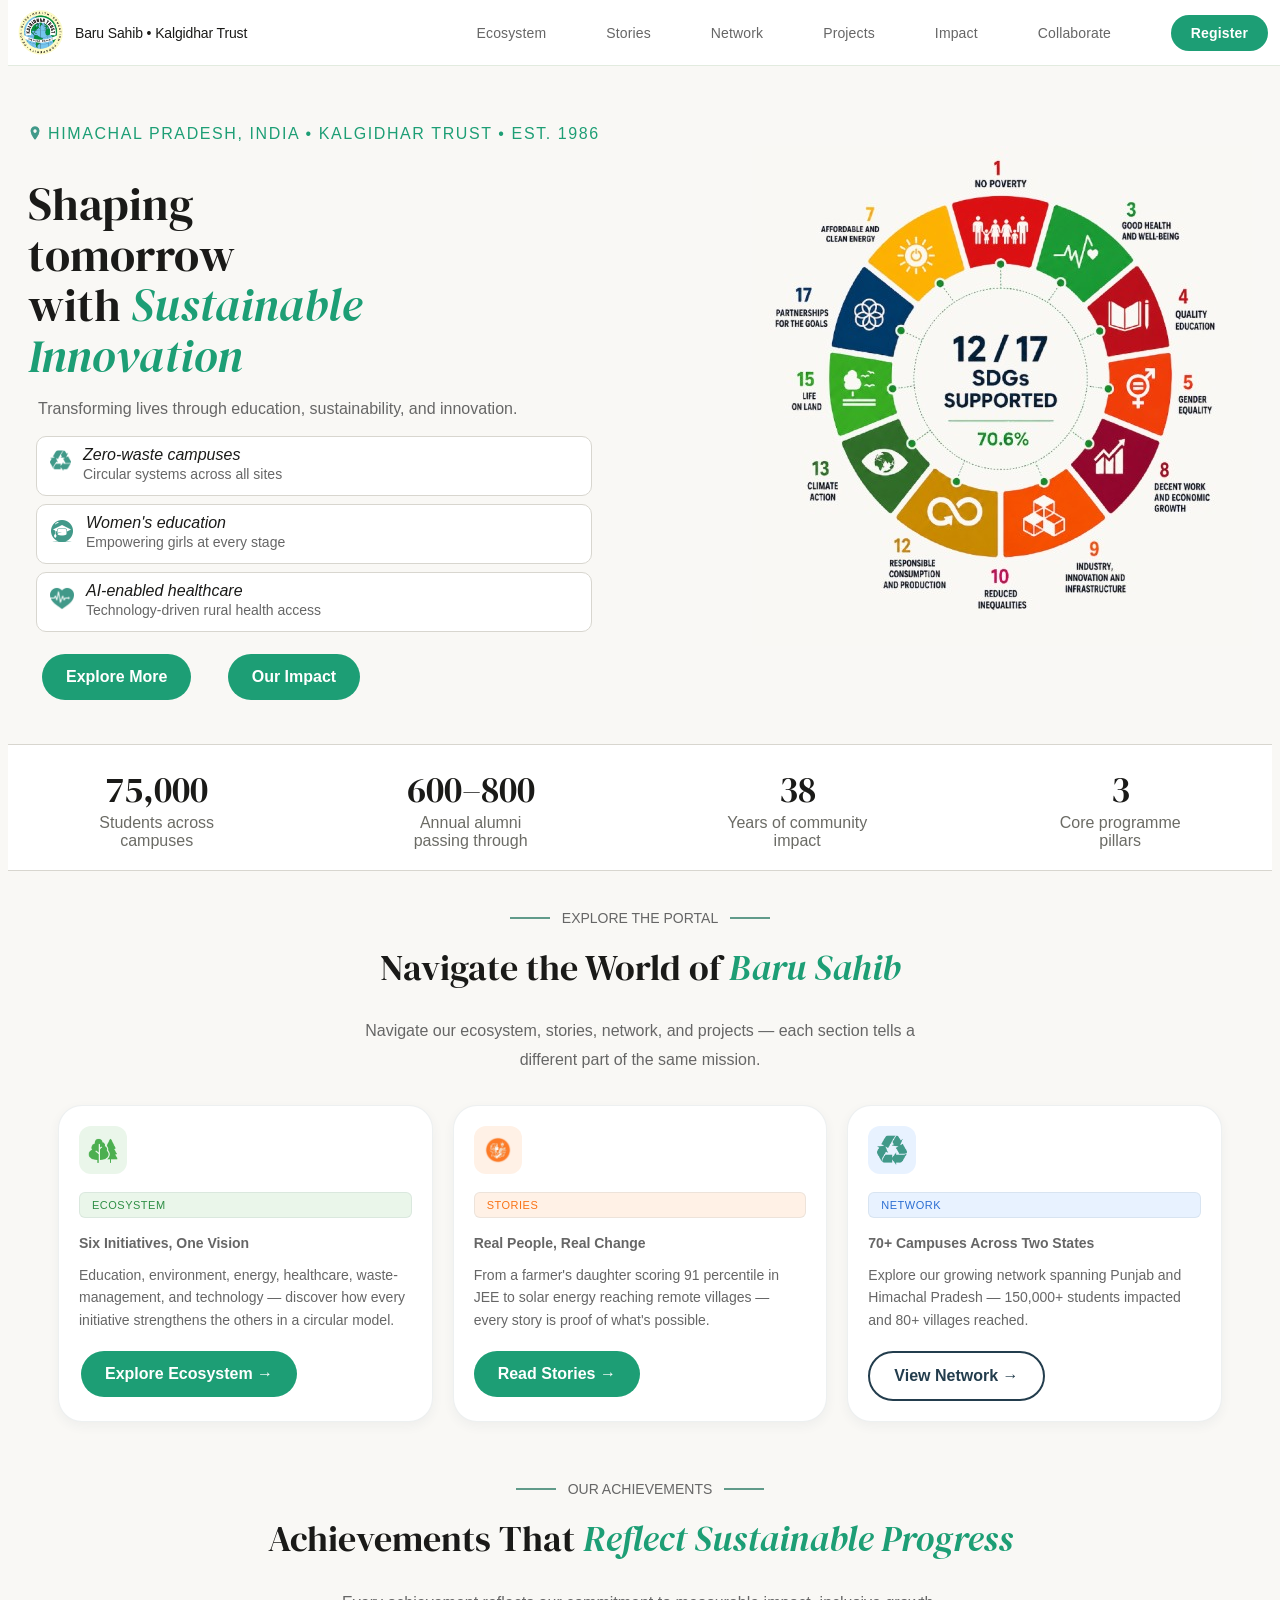
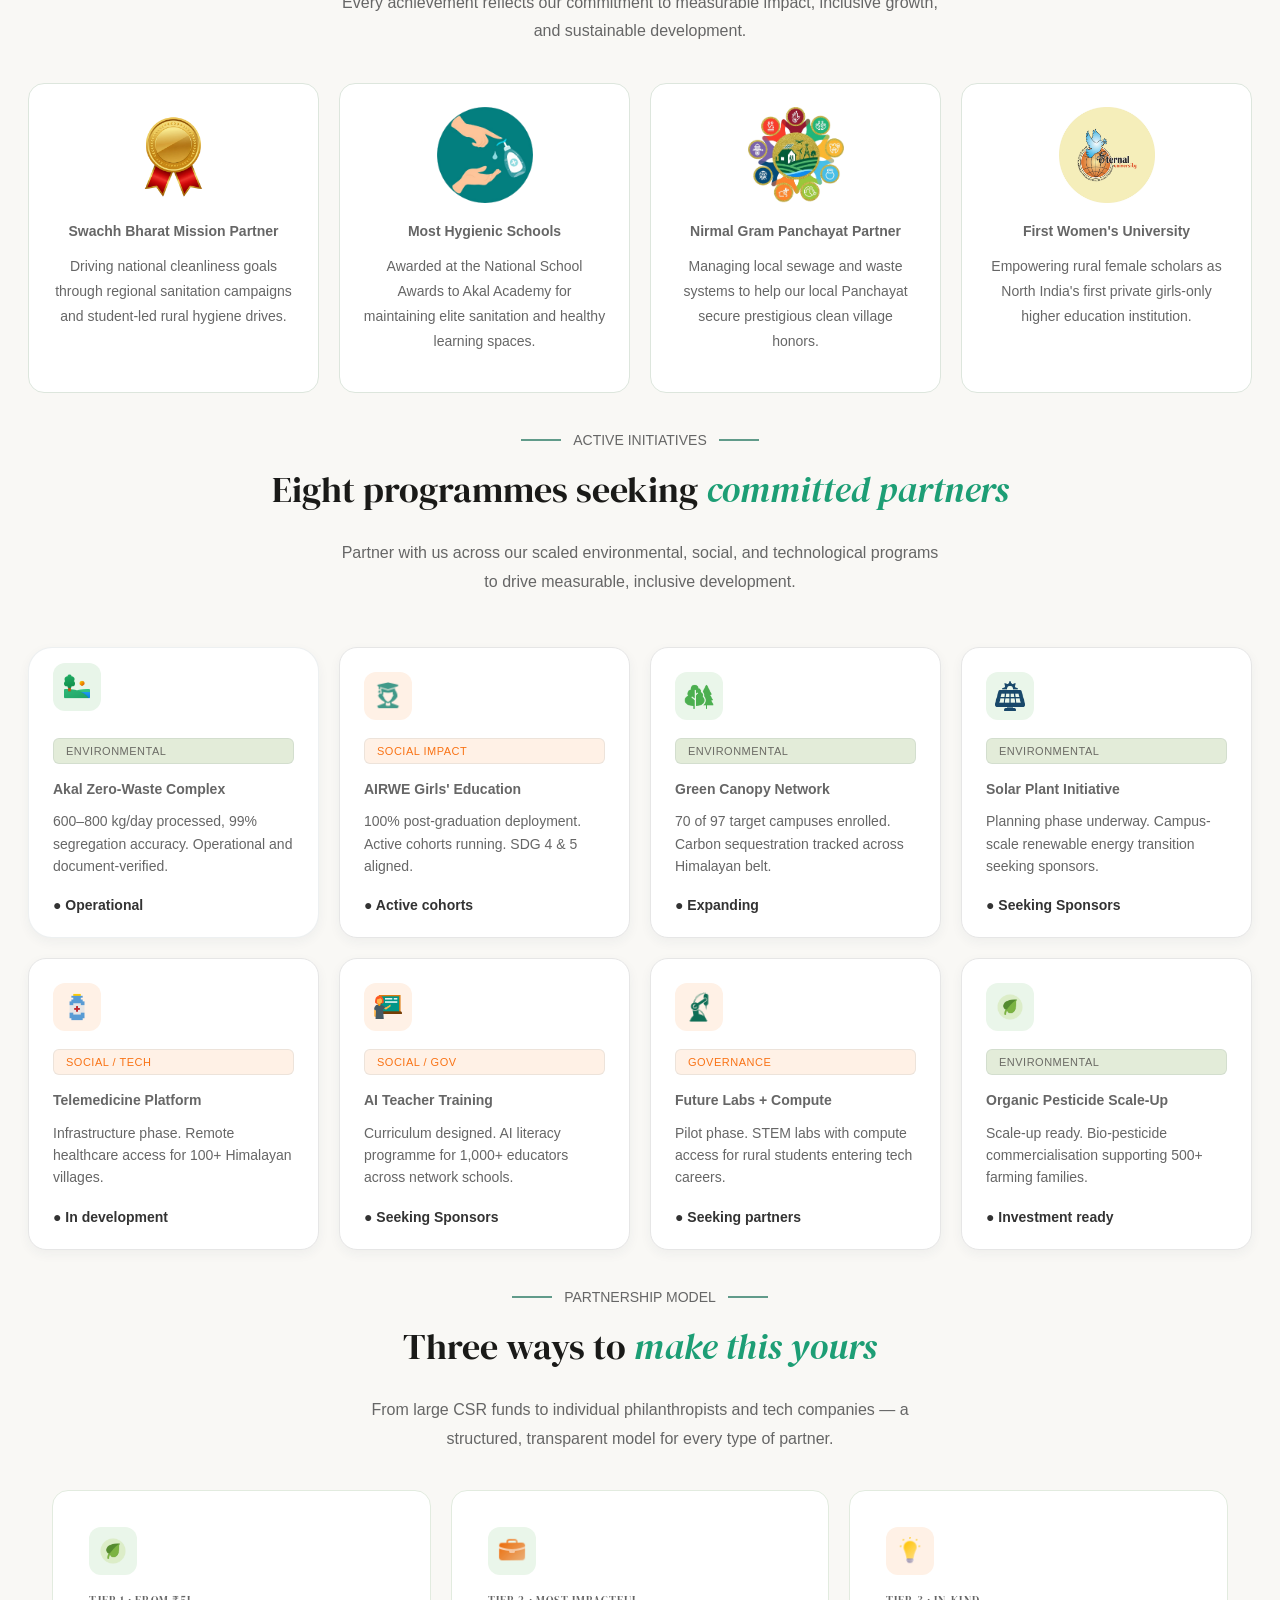
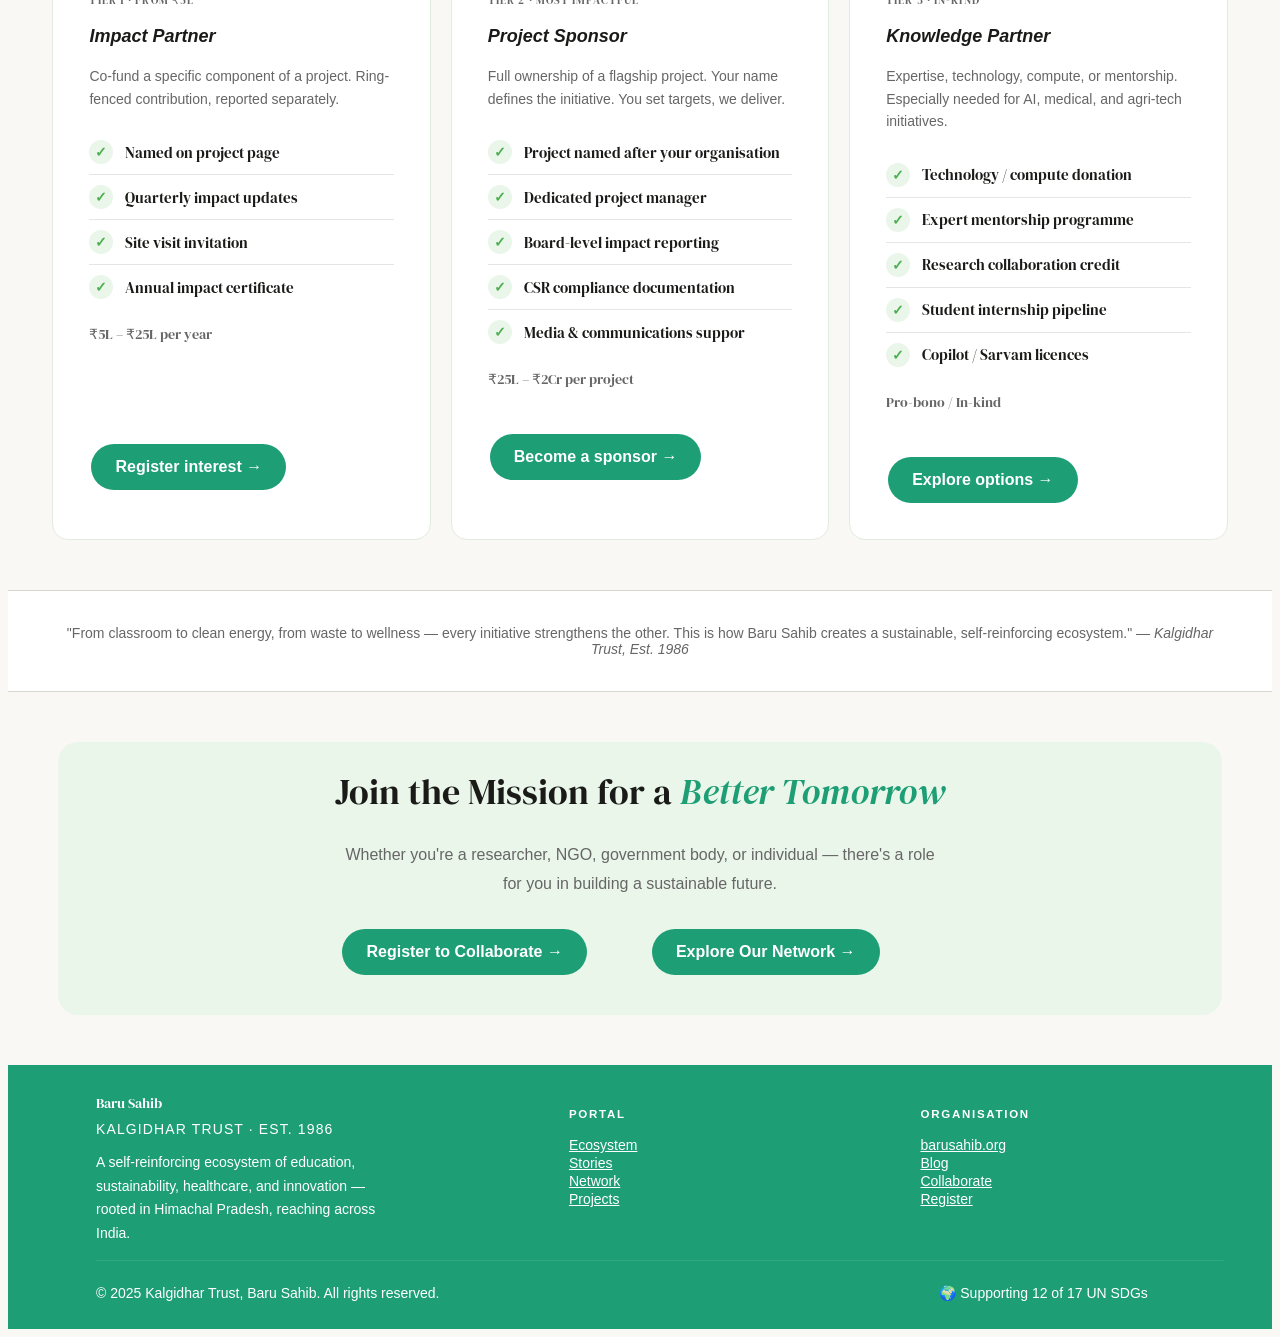
==== index.html @ de6f257b "Complete Projects page and initiate ESG Impact page" ====
<!DOCTYPE html>
<html lang="en">

<head>
    <meta charset="UTF-8">
    <meta name="viewport" content="width=device-width, initial-scale=1.0">
    <!-- 'DM Serif Display', serif -->
    <link rel="preconnect" href="https://fonts.googleapis.com">
    <link rel="preconnect" href="https://fonts.gstatic.com" crossorigin>
    <link href="https://fonts.googleapis.com/css2?family=DM+Serif+Display:ital@0;1&display=swap" rel="stylesheet">
    <title>Baru Sahib</title>
    <link rel="icon" type="image/png" href="./images/logo.png">
    <link rel="stylesheet" href="homepage.css">
    <!-- <link rel="stylesheet" href="./ecosystem/ecosystem.css"> -->
    <link href="https://unpkg.com/aos@2.3.1/dist/aos.css" rel="stylesheet">
</head>

<body>
    <header>
        <nav>
            <div class="logo">
                <img src="./images/logo.png" alt="Baru Sahib Logo">
                <h3>Baru Sahib • Kalgidhar Trust</h3>
            </div>
            <ul class="nav-links">
                <li><a href="./ecosystem/ecosystem.html" target="_blank">Ecosystem</a></li>
                <li><a href="./stories/stories.html">Stories</a></li>
                <li><a href="./Network/network.html">Network</a></li>
                <li><a href="./Projects/projects.html">Projects</a></li>
                <li><a href="#"> Impact</a></li>
                <li><a href="#">Collaborate</a></li>
                <li><a href="#" class="btn-register">Register</a></li>
            </ul>

            <div class="menu-btn">
                ☰
            </div>

        </nav>
        </div>
    </header>
    <!-- main section -->
    <main>
        <section class="hero">
            <div class="container hero-container">
                <div class="hero-left">
                    <div class="map">
                        <img class="mapImage" src="./images/map.png" alt="Map">
                        <h6 class="address"> Himachal Pradesh, India • Kalgidhar Trust • Est. 1986 </h6>
                    </div>

                    <div class="valley">
                        <h1 class="text">
                            Shaping<br>
                            tomorrow<br>
                            with <span>Sustainable</span><br>
                            <span>Innovation</span>
                        </h1>
                    </div>
                    <div class="p">
                        <p>
                            Transforming lives through education,
                            sustainability, and innovation.
                        </p>
                    </div>


                    <!-- Pillars -->
                    <div class="Pillar">
                        <img class="pillar-img" src="./images/recycle.png" alt="Recycle">
                        <div class="pillar1">
                            <div class="pillar-text"> Zero-waste campuses </div>
                            <div class="pillar-sub">Circular systems across all sites</div>
                        </div>
                    </div>
                    <div class="Pillar">
                        <img class="pillar-img2" src="./images/eduHat (2).png" alt="Education Hat">
                        <div class="pillar1">
                            <div class="pillar-text"> Women's education
                            </div>
                            <div class="pillar-sub">Empowering girls at every stage</div>
                        </div>
                    </div>
                    <!-- Pillar3 -->
                    <div class="Pillar">
                        <img class="pillar-img2" src="./images/wellbeing.png" alt="Well-being">
                        <div class="pillar1">
                            <div class="pillar-text"> AI-enabled healthcare
                            </div>
                            <div class="pillar-sub">Technology-driven rural health access </div>
                        </div>
                    </div>
                    <div class="buttons">
                        <a href="#" class="btn-explore">Explore More</a>
                        <a href="#" class="btn-impact">Our Impact</a>
                    </div>
                </div>

                <div class="hero-right">
                    <img src="images/SDGs-background.jpg" alt="SDG Wheel">
                    <!-- <img src="images/SDGs-removebg-preview.png" alt="SDG Wheel"> -->
                </div>
            </div>
            </div>
        </section>
        <!-- Metrics    -->
        <div class="metrics">
            <div class="metrics-kpis">
                <div>
                    <div class="metric-items">75,000</div>
                    <div class="metric-labels">Students across<br>
                        campuses
                    </div>
                </div>
                <!-- 600-800 -->
                <div>
                    <div class="metric-items">600&ndash;800</div>
                    <div class="metric-labels">Annual alumni<br>
                        passing through
                    </div>
                </div>
                <!-- 38 Years of community impact -->
                <div>
                    <div class="metric-items">38</div>
                    <div class="metric-labels">Years of community<br>
                        impact
                    </div>
                </div>
                <!-- Core programs -->
                <div>
                    <div class="metric-items">3</div>
                    <div class="metric-labels">Core programme<br>
                        pillars
                    </div>

                </div>

            </div>
        </div>
        <!-- explore portal -->
        <section class="section">
            <div class="container">

                <div class="section-title">

                    <div class="section-eyebrow">
                        <span></span>
                        <p>EXPLORE THE PORTAL</p>
                        <span></span>
                    </div>

                    <h1 class="section-heading">
                        Navigate the World of
                        <span>Baru Sahib</span>
                    </h1>

                    <p class="section-subheading">
                        Navigate our ecosystem, stories, network, and projects —
                        each section tells a different part of the same mission.
                    </p>

                </div>
                <!-- Cards -->
                <div class="portal-cards1">
                    <div class="portal-card1">
                        <div class="card-banner ecosystem-banner">
                            <img src="./ecosystem/images/eco-canopy.png" alt="Ecosystem">
                        </div>
                        <div class="card-content">
                            <div class="card-tag" id="ECOSYSTEM"> ECOSYSTEM </div>
                            <h3>Six Initiatives, One Vision</h3>
                            <p> Education, environment, energy, healthcare, waste-management, and technology — discover
                                how every
                                initiative strengthens the others in a circular model.</p>
                        </div>
                        <a href="#" class="card-btn" id="explore-id">
                            Explore Ecosystem →
                        </a>
                    </div>
                    <!-- Card 2 -->
                    <div class="portal-card1">
                        <div class="card-banner stories-banner">
                            <img class="story-img" src="./ecosystem/images/girlsEdu.png" alt="Stories-icon">
                        </div>
                        <div class="card-content">
                            <div class="card-tag" id="STORIES">
                                STORIES
                            </div>
                            <h3>Real People, Real Change</h3>
                            <p>
                                From a farmer's daughter scoring 91 percentile in JEE
                                to solar energy reaching remote villages — every story
                                is proof of what's possible.
                            </p>
                            <a href="#" class="card-btn">
                                Read Stories →
                            </a>
                        </div>
                    </div>

                    <!-- Card 3 -->
                    <div class="portal-card1">
                        <div class="card-banner network-banner">
                            <img class="story-img1" src="./images/recycle.png" alt="Stories-icon">
                        </div>

                        <div class="card-content">
                            <div class="card-tag" id="NETWORK">
                                NETWORK
                            </div>
                            <h3>70+ Campuses Across Two States</h3>
                            <p>
                                Explore our growing network spanning Punjab and
                                Himachal Pradesh — 150,000+ students impacted
                                and 80+ villages reached.
                            </p>

                            <a href="#" class="card-btn secondary-btn">
                                View Network →
                            </a>
                        </div>
                    </div>
                </div>
            </div>
        </section>

        <!-- Achievements -->
        <section class="section">
            <div class="container">
                <div class="section-title">
                    <div class="section-eyebrow">
                        <span></span>
                        <p>OUR ACHIEVEMENTS</p>
                        <span></span>
                    </div>
                    <h1 class="section-heading">
                        Achievements That
                        <span>Reflect Sustainable Progress</span>
                    </h1>
                    <p class="section-subheading">
                        Every achievement reflects our commitment to measurable impact, inclusive growth, and
                        sustainable development.
                    </p>
                </div>
                <!-- 1 -->
                <section class="achievement-cards">
                    <div class="achievement-card">
                        <img class="achievement-img" src="./ecosystem/images/prize.png" alt="Stories-icon">

                        <div class="achievement-content">
                            <h4 class="achievement-tag">
                                Swachh Bharat Mission Partner
                            </h4>
                            <p>
                                Driving national cleanliness goals through regional sanitation campaigns and student-led
                                rural hygiene drives.
                            </p>
                        </div>
                    </div>

                    <!-- 2 -->

                    <div class="achievement-card">
                        <img class="achievement-img" src="./ecosystem/images/hygiene-health.png" alt="Stories-icon">
                        <div class="achievement-content">
                            <h4 class="achievement-tag">
                                Most Hygienic Schools
                            </h4>
                            <p>
                                Awarded at the National School Awards to Akal Academy for maintaining elite sanitation
                                and healthy learning spaces.
                            </p>
                        </div>

                    </div>

                    <!-- 3 -->

                    <div class="achievement-card">
                        <img class="achievement-img" src="./ecosystem/images/panchayat.png" alt="Stories-icon">
                        <div class="achievement-content">
                            <h4 class="achievement-tag">
                                Nirmal Gram Panchayat Partner
                            </h4>
                            <p>
                                Managing local sewage and waste systems to help our local Panchayat secure prestigious
                                clean village honors.
                            </p>
                        </div>

                    </div>
                    <!-- 4 -->
                    <div class="achievement-card">
                        <img class="achievement-img" src="./ecosystem/images/eternal-university.png" alt="Stories-icon">
                        <div class="achievement-content">
                            <h4 class="achievement-tag">
                                First Women's University
                            </h4>
                            <p>
                                Empowering rural female scholars as North India's first private girls-only higher
                                education institution.
                            </p>
                        </div>

                    </div>
            </div>
            </div>
            </div>
        </section>

        <!-- PROJETCS -->
        <section class="section">
            <div class="container">
                <div class="section-title">
                    <div class="section-eyebrow">
                        <span></span>
                        <p>ACTIVE INITIATIVES</p>
                        <span></span>
                    </div>
                    <h1 class="section-heading">
                        Eight programmes seeking<span>
                            committed partners</span>
                    </h1>
                    <p class="section-subheading">
                        Partner with us across our scaled environmental, social, and technological programs to drive
                        measurable, inclusive development.
                    </p>
                </div>

                <!-- 1 -->
                <section class="main-page-project-cards">
                    <div class="main-page-project-card">
                        <div class="card-banner project-banner">
                            <div class="background" id="ecosystem-banner">
                                <img class="projects-icon" src="./images/environment.png" alt="Stories-icon">
                            </div>
                        </div>
                        <div class="card-content">
                            <div class="card-tag" id="">
                                ENVIRONMENTAL
                            </div>
                            <h3>Akal Zero-Waste Complex</h3>
                            <p>
                                600&ndash;800 kg/day processed, 99% segregation accuracy. Operational and
                                document-verified.
                            </p>
                            <h4> ● Operational</h4>
                        </div>
                    </div>
                    <!-- 2 -->
                    <div class="portal-card">
                        <div class="card-banner stories-banner">
                            <img class="story-img1" src="./images/studentHat.png" alt="Stories-icon">
                        </div>

                        <div class="card-content">
                            <div class="card-tag" id="STORIES">
                                SOCIAL IMPACT
                            </div>
                            <h3>AIRWE Girls' Education</h3>
                            <p>
                                100% post-graduation deployment. Active cohorts running. SDG 4 & 5 aligned.
                            </p>
                            <h4>● Active cohorts</h4>
                        </div>
                    </div>
                    <!-- 3 -->
                    <div class="portal-card">
                        <div class="card-banner ecosystem-banner">
                            <img class="story-img" src="./ecosystem/images/eco-canopy.png" alt="environment-icon">
                        </div>
                        <div class="card-content">
                            <div class="card-tag" id="ECOSYSTEM ">
                                ENVIRONMENTAL
                            </div>
                            <h3>Green Canopy Network</h3>
                            <p>
                                70 of 97 target campuses enrolled. Carbon sequestration tracked across Himalayan
                                belt.
                            <h4>● Expanding</h4>
                            </a>
                        </div>
                    </div>

                    <!-- 4 -->
                    <div class="portal-card">
                        <div class="card-banner ecosystem-banner">
                            <img class="story-img" src="./ecosystem/images/eco-solar.png" alt="Solar Plant-icon">
                        </div>
                        <div class="card-content">
                            <div class="card-tag" id="ECOSYSTEM ">
                                ENVIRONMENTAL
                            </div>
                            <h3>Solar Plant Initiative</h3>
                            <p>
                                Planning phase underway. Campus-scale renewable energy transition seeking
                                sponsors.
                            <h4>● Seeking Sponsors</h4>
                            </a>
                        </div>
                    </div>
                    <!-- 5 -->
                    <div class="portal-card">
                        <div class="card-banner stories-banner">
                            <img class="story-img" src="./ecosystem/images/medicine.png" alt="environment-icon">
                        </div>
                        <div class="card-content">
                            <div class="card-tag" id="STORIES">
                                SOCIAL / TECH
                            </div>
                            <h3>Telemedicine Platform</h3>
                            <p>
                                Infrastructure phase. Remote healthcare access for 100+ Himalayan villages.
                            </p>
                            <h4>● In development</h4>
                        </div>
                    </div>
                    <!-- 6 -->
                    <div class="portal-card">
                        <div class="card-banner stories-banner">
                            <img class="story-img" src="./ecosystem/images/teacher-48.png" alt="Teacher-icon">
                        </div>
                        <div class="card-content">
                            <div class="card-tag" id="STORIES">
                                SOCIAL / GOV
                            </div>
                            <h3>AI Teacher Training</h3>
                            <p>
                                Curriculum designed. AI literacy programme for 1,000+ educators across network
                                schools.
                            </p>
                            <h4>● Seeking Sponsors</h4>
                        </div>
                    </div>
                    <!-- 7 -->
                    <div class="portal-card">
                        <div class="card-banner stories-banner">
                            <img class="story-img" src="./ecosystem/images/eco-robo.png" alt="Stories-icon">
                        </div>
                        <div class="card-content">
                            <div class="card-tag" id="STORIES">
                                GOVERNANCE
                            </div>
                            <h3>Future Labs + Compute</h3>
                            <p>
                                Pilot phase. STEM labs with compute access for rural students entering tech
                                careers.
                            </p>
                            <h4>● Seeking partners</h4>
                        </div>
                    </div>
                    <!-- 8 -->
                    <div class="portal-card">
                        <div class="card-banner ecosystem-banner">
                            <img class="project-icon" src="./ecosystem/images/organic-food-48.png" alt="Stories-icon">
                        </div>
                        <div class="card-content">
                            <div class="card-tag" id="ECOSYSTEM ">
                                ENVIRONMENTAL
                            </div>
                            <h3>Organic Pesticide Scale-Up</h3>
                            <p>
                                Scale-up ready. Bio-pesticide commercialisation supporting 500+ farming
                                families.

                            </p>
                            <h4> ● Investment ready</h4>
                        </div>
                    </div>
            </div>
            </div>
        </section>


        <!-- <Partnership-model> -->
        <section class="section">
            <div class="container">

                <div class="section-title">

                    <div class="section-eyebrow">
                        <span></span>
                        <p>PARTNERSHIP MODEL</p>
                        <span></span>
                    </div>

                    <h1 class="section-heading">
                        Three ways to <SPAN>make
                            this yours</span>
                    </h1>

                    <p class="section-subheading">
                        From large CSR funds to individual philanthropists and tech companies — a structured,
                        transparent model for every type of partner.
                    </p>
                    <!-- Cards -->
                    <div class="partnership-cards-model">
                        <!-- 1 -->
                        <div class="partnership-card">
                            <div class="card-banner ecosystem-banner">
                                <img class="project-icon" src="./ecosystem/images/organic-food-48.png"
                                    alt="Stories-icon">
                            </div>
                            <div class="partnership-content">
                                <div class="partnership-label"> Tier 1 · From ₹5L</div>
                                <h3>Impact Partner</h3>
                                <p class="partner-paragraph">
                                    Co-fund a specific component of a project. Ring-fenced contribution, reported
                                    separately.
                                </p>
                                <div class="partnership-benefits">
                                    <ul class="partnership-features">
                                        <li><span class="list-check">✓</span> Named on project page</li>
                                        <li><span class="list-check">✓</span> Quarterly impact updates</li>
                                        <li><span class="list-check">✓</span> Site visit invitation</li>
                                        <li><span class="list-check">✓</span> Annual impact certificate</li>
                                    </ul>
                                </div>
                                <div class="partnership-price margin">₹5L – ₹25L per year</div>
                                <a href="#" class="card-btn" id="explore-id">
                                    Register interest →
                                </a>
                            </div>


                        </div>

                        <!-- 2 -->
                        <div class="partnership-card  ">
                            <div class="card-banner ecosystem-banner">
                                <img class="project-icon" src="./ecosystem/images/business-bag.png" alt="Business-bag">
                            </div>
                            <div class="partnership-content">
                                <div class="partnership-label"> Tier 2 · Most Impactful</div>
                                <h3> Project Sponsor </h3>
                                <p class="partner-paragraph">
                                    Full ownership of a flagship project. Your name defines the initiative. You set
                                    targets,
                                    we
                                    deliver.
                                </p>
                                <div class="partnership-benefits">
                                    <ul class="partnership-features">
                                        <li><span class="list-check">✓</span>Project named after your organisation</li>
                                        <li><span class="list-check">✓</span> Dedicated project manager</li>
                                        <li><span class="list-check">✓</span> Board-level impact reporting</li>
                                        <li><span class="list-check">✓</span> CSR compliance documentation</li>
                                        <li><span class="list-check">✓</span> Media & communications suppor</li>
                                    </ul>
                                </div>
                                <div class="partnership-price">₹25L – ₹2Cr per project</div>
                                <a href="#" class="card-btn" id="explore-id">
                                    Become a sponsor →
                                </a>
                            </div>
                        </div>
                        <!-- 3 -->
                        <div class="partnership-card ">
                            <div class="card-banner stories-banner">
                                <img class="project-icon" src="./ecosystem/images/bulb.png" alt="Bulb-icon">
                            </div>
                            <div class="partnership-content">
                                <div class="partnership-label"> Tier 3 · In-Kind</div>
                                <h3>Knowledge Partner</h3>
                                <p class="partner-paragraph">
                                    Expertise, technology, compute, or mentorship. Especially needed for AI, medical,
                                    and
                                    agri-tech initiatives.
                                </p>
                                <div class="partnership-benefits">
                                    <ul class="partnership-features">
                                        <li><span class="list-check">✓</span> Technology / compute donation</li>
                                        <li><span class="list-check">✓</span> Expert mentorship programme</li>
                                        <li><span class="list-check">✓</span> Research collaboration credit</li>
                                        <li><span class="list-check">✓</span> Student internship pipeline</li>
                                        <li><span class="list-check">✓</span> Copilot / Sarvam licences</li>
                                    </ul>
                                </div>
                                <div class="partnership-price margin3">Pro-bono / In-kind</div>
                                <a href="#" class="card-btn" id="explore-id">
                                    Explore options →
                                </a>
                            </div>
                        </div>
                    </div>


                </div>
            </div>
        </section>


        <!-- Quote -->
        <div class="quote-band">
            <div class="container">
                <p>
                    "From classroom to clean energy, from waste to wellness — every initiative strengthens the other.
                    This is how Baru Sahib creates a sustainable, self-reinforcing ecosystem."
                    <cite>— Kalgidhar Trust, Est. 1986</cite>
                </p>
            </div>
        </div>












        <!-- Join the Mission -->
        <section class="last-section ecosystem-banner">
            <div class="container">
                <div class="section-title">
                    <h1 class="section-heading">
                        Join the Mission for a <span>Better Tomorrow</span>
                    </h1>
                    <p class="section-subheading">
                        Whether you're a researcher, NGO, government body, or individual — there's a role for you in
                        building a sustainable future.
                    </p>

                    <a href="#" class="card-btn space" id="explore-id">
                        Register to Collaborate →
                    </a>
                    <a href="#" class="card-btn space" id="explore-id">
                        Explore Our Network →
                    </a>
                </div>
        </section>

        <!-- FOOTER -->
        <footer class="site-footer">
            <div class="container">
                <div class="footer-content">
                    <div>
                        <div class="footer-brand-name">Baru Sahib</div>
                        <div class="footer-brand-sub">Kalgidhar Trust · Est. 1986</div>
                        <p class="footer-brand-desc">A self-reinforcing ecosystem of education, sustainability,
                            healthcare, and innovation — rooted in Himachal Pradesh, reaching across India.</p>
                    </div>
                    <div class="footer-col">
                        <h4>Portal</h4>
                        <ul>
                            <li><a href="#">Ecosystem</a></li>
                            <li><a href="#">Stories</a></li>
                            <li><a href="#">Network</a></li>
                            <li><a href="#">Projects</a></li>
                        </ul>
                    </div>
                    <div class="footer-col">
                        <h4>Organisation</h4>
                        <ul>
                            <li><a href="https://barusahib.org" target="_blank">barusahib.org</a></li>
                            <li><a href="https://blog.barusahib.org" target="_blank">Blog</a></li>
                            <li><a href="#collaborate">Collaborate</a></li>
                            <li><a href="#collaborate">Register</a></li>
                        </ul>
                    </div>
                </div>
                <div class="footer-bottom">
                    <span>© 2025 Kalgidhar Trust, Baru Sahib. All rights reserved.</span>
                    <div class="footer-sdg-badge">🌍 Supporting 12 of 17 UN SDGs</div>
                </div>
            </div>
        </footer>


























































        <!--       <!-- Get involved -->
        <!-- <section class="last-section ecosystem-banner">
            <div class="container">
                <div class="section-title">
                    <div class="section-eyebrow">
                        <span></span>
                        <p>GET INVOLVED</p>
                        <span></span>
                    </div>

                    <h1 class="section-heading">
                        Ready to build <span>something
                            that lasts?</span>
                    </h1>
                    <p class="section-subheading">
                        Our team reviews all registrations within 5 working days and responds with a tailored
                        collaboration proposal.
                    </p>
                    <div class="partnership-price margin3">Pro-bono / In-kind</div>
                    <a href="#" class="card-btn" id="explore-id">
                        Register your interest →
                    </a>
                </div>
        </section> -->

        <!--Partnership fOOTER
        <footer>
            <div class="footer">
                <strong>Baru Sahib</strong>
                <BR>
                Kaligidhar Trust · Information not shared with third parties · All partnerships governed by formal MOU ·
                FCRA registered
            </div>
        </FOOTER> -->

        <!-- Ecosystem page -->
        <!-- <section class="ecosystem">

            <div class="container">
                <div class="eco-heading">
                    <div class="title"> Our Ecosystem </div>
                    <div class="main-heading">Every initiative <span>feeds</span> the next</div>
                    <p class="text">Baru Sahib is not a collection of projects. It is a circular ecosystem — education,
                        environment, health, and text technology compound each other's impact.</p>
                </div>
                <section class="ecosystem-diagram">

                    <div class="diagram-layout" data-aos="fade-right" data-aos-delay="100" data-aos-duration="1000">
                        <img class="diagram-img" src="./ecosystem/images/eco-edu.png"
                            alt="Graduation cap representing girls' education and empowerment">
                        <article class="node">
                            <h3 class="h3">AIRWE</h3>
                            <p class="p">Adopts and educates girls from underserved communities,
                                creating future teachers, leaders, and change-makers.</p>
                        </article>
                    </div>

                    <div class="diagram-layout1" data-aos="fade-left" data-aos-delay="100" data-aos-duration="1000">
                        <img class="diagram-img" src="./ecosystem/images/eco-canopy.png"
                            alt="Tree canopy representing afforestation and environmental care">
                        <article class="node">
                            <h3 class="canopy">GREEN CANOPY</h3>
                            <p class="p">Restores ecosystems through tree plantations,
                                carbon sequestration, and biodiversity conservation.</p>
                        </article>
                    </div>

                    <div class="diagram-layout2" data-aos="fade-right" data-aos-delay="100" data-aos-duration="1000">
                        <img class="diagram-img" src="./ecosystem/images/eco-solar.png"
                            alt="Solar energy icon representing sustainable rural development">
                      <!-- <div class="portal-card"> -->

        <!-- <div class="card-banner network-banner">
                    🗺️
                </div>
                <article class="node">
                    <h3 class="edu">Solar</h3>
                    <p class="p">Generates sustainable energy through solar infrastructure,
                        reducing dependence on conventional power sources.</p>
                </article>
            </div>

            <div class="diagram-layout3" data-aos="fade-left" data-aos-delay="100" data-aos-duration="1000">
                <img class="diagram-img" src="./ecosystem/images/eco-hospital.png"
                    alt="Hospital icon representing accessible healthcare services">
                <article class="node">
                    <h3 class="AI">AI Hospital</h3>
                    <p class="p">Expands access to quality healthcare through rural hospitals,
                        telemedicine, and AI-assisted diagnostics.</p>
                </article>
            </div>

            <div class="diagram-layout4" data-aos="fade-right" data-aos-delay="100" data-aos-duration="1000">
                <img class="diagram-img" src="./ecosystem/images/eco-waste.png"
                    alt="Solar energy icon representing sustainable rural development">
                <article class="node">
                    <h3 class="zero-waste">Zero-waste</h3>
                    <p class="p">Converts campus waste into valuable resources through
                        segregation, composting, and recycling systems.</p>
                </article>
            </div>

            <div class="diagram-layout5" data-aos="fade-left" data-aos-delay="100" data-aos-duration="1000">
                <img class="diagram-img" src="./ecosystem/images/eco-robo.png" alt="AI tranformation">
                <article class="node">
                    <h3 class="future-labs">Future Labs</h3>
                    <p class="p">Equips students with emerging technology skills through
                        hands-on learning in AI, robotics, and computing.</p>
                </article>
            </div>

        </section>
        <section class="quote-band">
            <div class="quote-text">"From classroom to clean energy, from waste to wellness — every initiative
                strengthens the other. This is how Baru Sahib creates a sustainable, self-reinforcing
                ecosystem."
            </div>
        </section>
        </div> -->
        <!-- </section> -->
        <!-- Our Achievements -->
        <!-- <section class="achievements"> 
            <div class="container">
                <div class="eco-heading">
                    <div class="title"> Our Achievements</div>
                    <div class="main-heading">Achievements that <span>reflect</span> sustainable progress</div>
                    <p class="text">Every achievement reflects our commitment to measurable impact,
                        inclusive growth, and sustainable development.</p>
                </div>
                <div class="Achievement-items">
                    <div class="card-layout">
                        <img class="card-img1" src="./ecosystem/images/swachh bharat.png" alt="Swachh Bharat logo">
                        <article class="card">
                            <h3 class="future-labs">Swachh Bharat Awardee</h3>
                            <p class="p">Recognized for excellence in cleanliness,sustainability, and community hygiene
                                initiatives.</p>
                        </article>
                    </div>
                    <div class="card-layout">
                        <img class="card-img" src="./ecosystem/images/prize.png" alt="Prize">
                        <article class="card">
                            <h3 class="future-labs">Best Hygiene School India</h3>
                            <p class="p">Honored for maintaining outstanding hygiene standards and healthy learning
                                environments.</p>
                        </article>
                    </div>
                    <div class="card-layout">
                        <img class="card-img1" src="./ecosystem/images/panchayat.png" alt="Nirmal Gram Panchayat">
                        <article class="card">
                            <h3 class="future-labs">Nirmal Gram Panchayat</h3>
                            <p class="p">Awarded for cleanliness, sanitation, and community participation.</p>
                        </article>
                    </div>
                    <div class="card-layout">
                        <img class="card-img" src="./ecosystem/images/girlsEdu.png" alt="Girls education">
                        <article class="card">
                            <h3 class="future-labs">Girls-only University</h3>
                            <p class="p">India's first private women's university
                                dedicated to empowerment through education.</p>
                        </article>
                    </div>
                </div>
        </section>
 -->

        <!-- Stories 
        <section class="Stories">
            <div class="container">
                <div class="eco-heading">
                    <div class="title"> Success Stories</div>
                    <div class="main-heading">Stories Behind <span> the Impact</span></div>
                    <p class="text">Real people. Real journeys. Real change — across education, healthcare,
                        sustainability
                        and innovation.</p>
                </div>
                <section class="story-cards-layout">
                    <div class="story-layout">
                        <img class="story-card-img" src="./images/Navpreet Kaur.jpg" alt="National emblem">
                        <div class="card">
                            <div class="heading">
                                <h3 class="story-heading" id="heading"> EDUCATION • ACADEMIC EXCELLENCE</h3>
                            </div>
                            <h4 class="story-sub-heading"> From Farmer's Fields to JEE Success </h4>
                            <p class="p" id="p1"> A rural student's journey from limited
                                resources to a 91 percentile in JEE,
                                proving that quality education can
                                transform lives.</p>
                            <div class="buttons">
                                <a href="https://blog.barusahib.org/from-farmers-fields-to-jee-success-navpreet-kaur-secures-91-percentile-without-coaching/"
                                    class="btn-explore" id="read-more" target="_blank">Read Story</a>
                            </div>
                        </div>
                    </div>

                    <!-- story2 
                    <div class="story-layout">
                        <img class="story-card-img" src="./images/healthcare.jpg" alt="National emblem">
                        <div class="card">
                            <div class="heading">
                                <h3 class="story-heading" id="heading">COMMUNITY HEALTHCARE OUTREACH</h3>
                            </div>
                            <h4 class="story-sub-heading"> Healing the Hills of Sirmaur </h4>
                            <p class="p" id="p1"> Through Akal Charitable Hospital, Baru Sahib delivers quality
                                healthcare
                                and telemedicine services to remote communities.</p>
                            <div class="buttons">
                                <a href="https://www.linkedin.com/posts/dr-neelam-kaur-bs_in-the-hills-of-sirmaur-himachal-pradesh-ugcPost-7446063366508470272-hZpv/"
                                    class="btn-explore" target="_blank">Read Story</a>
                            </div>
                        </div>
                    </div>
                    <!-- story3 

                    <div class="story-layout">
                        <img class="story-card-img" src="./ecosystem/images/Akal University.jpg"
                            alt="solar-power-baru-sahib">
                        <div class="card">
                            <div class="heading">
                                <h3 class="story-heading" id="heading"> CLEAN ENERGY • BRIGHT FUTURES</h3>
                            </div>
                            <h4 class="story-sub-heading">From Sunshine to Success</h4>
                            <p class="p" id="p1"> Thousands of solar panels across educational institutions
                                reduce carbon emissions while supporting sustainable
                                learning environments.</p>
                            <div class="buttons">
                                <a href="https://www.sikhnet.com/news/largest-solar-energy-project-rural-institutions-kalgidhar-society-%E2%80%93-baru-sahib?utm_source=chatgpt.com"
                                    class="btn-explore" target="_blank">Read Story</a>
                            </div>
                        </div>
                    </div>
                </section>
                <a href="https://blog.barusahib.org/achievements-awards/success-stories/" class="btn-explore"
                    target="_blank" id="explore-btn">
                    Explore More Stories
                </a>
            </div>
        </section>


        Our networks
        <section class="network">


        </section>
        <section class="projects">
        </section>
        <section class="esg impact">
        </section>
        <section class="collaboration">
        </section>
        <section class="registerr">
        </section>
    </main>

    <footer>

     </footer>  -->
        <script src="https://unpkg.com/aos@2.3.1/dist/aos.js"></script>
        <script>
            AOS.init();
        </script>
</body>

</html>
---- homepage.css ----
:root {
    --font-body: "DM Sans", sans-serif;
    --font-heading: 'DM Serif Display', serif;
    --main-heading-color: #1a1a18;
    --font-color: #1D9E75;
    color: #6b6b65;
    --border: #E2EBDF;
    background: #f9f8f5;
    --span-color: #1D9E75;
    --heading-color: #1D9E75;
    --text-color: #666;
    --red-color: #E8572A;
    --green-color: #4CAF50;
    --mustered-color: #C3B717E8;
    --seagreen-color: #1D9E75;
    --yellow-color: #F5A623;
    --dark-green-color: #0F6E56;
    --black-color: rgb(26, 26, 24);
    --white: rgba(255, 255, 255, 0.6);
    --white-color: white;
    --fs-icon: 30px;
    --fs-heading: 16px;
    --fs-main-heading: 36px;
    --fs-subheading: 14px;
    --fs-body: 16px;
    --fs-s: 11px;
    --fs-sm: 14px;
    --fs-md: 15px;
    --fs-xs: 12px;
    --fs-xxl: 46px;
    --fs-lg: 18px;
}

html {
    font-family: var(--font-body);
}

body {
    max-width: 100vw;
}

nav {
    position: fixed;
    top: 0;
    z-index: 1000;
    background: rgba(255, 255, 255, 0.96);
    backdrop-filter: blur(12px);
    border-bottom: 1px solid var(--border);
    display: flex;
    justify-content: space-between;
    align-items: center;
    font-family: var(--font-body);
    font-weight: medium;
    font-size: var(--fs-heading);
    width: 100%;
    margin: 0 auto;
    padding: 10px;
    box-sizing: border-box;
}

.logo {
    display: flex;
    align-items: center;
    gap: 12px;
}

.logo h3 {
    font-size: var(--fs-subheading);
    font-weight: 500;
    color: #1a1a18;
    letter-spacing: -0.01em;
}

.logo img {
    width: 45px;
    height: 45px;
}

.address {
    font-size: var(--fs-heading);
    font-family: var(--font-body);
    font-weight: 500;
    letter-spacing: 0.1em;
    color: #1d9e75;
    text-transform: uppercase;
    margin-bottom: 20px;
    display: flex;
    align-items: center;
    gap: 6px;
    /* margin-top: 20px; */

}

p {
    font-family: var(--font-body);
    font-size: var(--fs-subheading);
    color: var(--text-color);
}

.p p {
    font-family: var(--font-body);
    margin-top: 50px;
    font-size: var(--fs-heading);

}

.mapImage {
    width: 14px;
    height: 14px;
    margin-top: 15px
}

.map {
    display: flex;
    align-items: center;
    gap: 6px;
    padding-top: 10px;
}

.valley {
    margin-top: 1rem
}

.valley span {
    font-family: var(--font-heading);
    font-style: italic;
    color: #1d9e75;
    font-size: var(--fs-xxl);
}

.nav-links {
    display: flex;
    align-items: center;
    gap: 60px;
    list-style: none;
    margin: 0;
    padding: 0;
}



.nav-links a {
    text-decoration: none;
    color: var(--text-color);
    font-family: var(--font-body);
    font-size: var(--fs-subheading);
    letter-spacing: 0.01em;
}

.nav-links a:hover {
    color: var(--font-color);
    background-color: #dfdfdf;
    color: #1d9e75;
    font-weight: 600;

}

.nav-links .btn-register {
    background-color: var(--font-color);
    color: white;
    padding: 10px 20px;
    border-radius: 999px;
    text-decoration: none;
    font-weight: 600;
    transition: 0.3s ease;
    margin-right: 10px
}

.menu-btn {
    display: none;
    font-size: var(--fs-icon);
    cursor: pointer;
}

@media (max-width:768px) {
    .menu-btn {
        display: block;
    }

    .nav-links {
        display: none;
    }
}

.valley h1 {
    font-family: 'DM Serif Display', serif;
    font-size: var(--fs-xxl);
    line-height: 1.1;
    color: #1a1a18;
    margin-bottom: 8px;
    font-weight: 400;
    margin-top: 6px
}

@media (max-width: 768px) {
    .hero {
        flex-direction: column;
        text-align: center;
    }
}

.container {
    width: 100%;
    margin: 0 auto;
    box-sizing: border-box;
    padding: 0 20px;
}

.hero-container {
    display: flex;
    justify-content: space-between;
    align-items: center;
    gap: 12px;
    padding-top: 50px;
    /* margin-top: 10px; */
    background: #f9f8f5;
}

.hero-left {
    justify-content: left;
    /* align-content: space-between; */
    font-family: var(--font-body);
    font-size: var(--fs-icon);
    font-weight: 300;
    margin: 0px
}

.item p {
    font-size: var(--fs-heading);
    font-weight: 400;
}


.item span {
    color: #419989;
    font-family: var(--font-accent);
    font-weight: bold;
}

.recyle {
    display: flex;
    padding: 5px;
}

.hero-right {
    display: flex;
    justify-content: center;
    align-items: center;

}

.hero-right img {
    width: 100%;
    max-width: 500px;
    height: auto;
    display: block;
}

.list {
    display: flex;
    flex-direction: column;
    align-self: left;
    gap: 10px;
    margin: 0;
}

.Pillar {
    display: flex;
    flex-direction: row;
    padding: 13px 13px;
    border-radius: 10px;
    border: 0.5px solid #d8d6cf;
    background: #fff;
    gap: 12px;
    margin: 8px;
}

.pillar1 {
    display: flex;
    flex-direction: column;
    gap: 10px;
}

.pillar-img {
    width: 21px;
    height: 21px
}

.pillar-img2 {
    width: 24px;
    height: 24px
}

.pillar-text {
    font-family: var(--font-body);
    font-size: var(--fs-heading);
    color: var(--black-color);
    font-weight: 500;
    line-height: 0;
    font-style: italic;
    padding-top: 5px
}

.pillar-sub {
    font-size: var(--fs-subheading);
    color: var(--text-color);
    font-weight: 300;
    margin-top: 1px;
}

.hero p {
    margin: 0;
    padding: 10px;
}

.kpi {
    display: grid;
    align-content: center;
    grid-template-columns: repeat(3, max-content);
    gap: 50px;
    margin-top: 25px;
    font-family: var(--font-heading);
    background-color: #a6f0e2;
    border-radius: 30px;
    font-weight: 10px;
}

.card {
    display: flex;
    align-items: center;
    gap: 20px;
    font-family: Var(--font-body);
}

.card2 {
    display: flex;
    flex-direction: column;
}

.card2 h2,
.card2 p {
    margin: 0;
}

.card img {
    height: 40px;
    width: 40px;
    /* margin-top:5px */
}

.btn-explore,
.btn-impact {
    display: inline-flex;
    font-family: var(--font-body);
    align-items: center;
    align-self: flex-start;
    gap: 8px;
    text-decoration: none;
    padding: 14px 24px;
    border-radius: 999px;
    background: var(--span-color);
    color: white;
    font-size: var(--fs-body);
    font-weight: 600;
    margin: 14px
}

.btn-explore:hover {
    font-weight: 600;
    background-color: #dfdfdf;
    color: #1d9e75;
}
.btn-impact:hover {
    font-weight: 600;
    background-color: var(--font-color);
    color: white;
}

.metrics {
    display: flex;
    flex-direction: column;
    font-family: var(--font-heading);
    flex-wrap: wrap;
    border-top: 0.5px solid #d8d6cf;
    border-bottom: 0.5px solid #d8d6cf;
    background-color: #ffffff;
    padding: 20px;
}
@media (max-width: 768px) {
    .metrics-kpis {
        flex-wrap: wrap;
    }
}
.metrics-kpis {
    display: flex;
    flex-direction: row;
    justify-content: space-around;
    align-items: center;
    gap: 50px;
    padding: 0px;
}

.metric-items {
    display: flex;
    flex-direction: column;
    font-family: var(--font-heading);
    font-size: var(--fs-main-heading);
    align-items: center;
    justify-content: center;
    color: #1a1a18;
    white-space: nowrap;
    padding: 0px;
}

.metric-labels {
    font-family: var(--font-body);
    align-items: center;
    text-align: center;
}

.hero,
explore-portal,
.ecosystem,
.achievements,
.Stories {
    padding-top: 20px;
    padding-bottom: 30px;
}

/* Explore Section */
/* .section {
    padding: 10px;
} */
/* 
@media (max-width:768px) {
    .section {
        padding: 40px 0;
    }
} */

.section-title {
    text-align: center;
    font-family: var(--font-heading);
    margin-bottom: 10px;
}

.section-eyebrow {
    display: flex;
    justify-content: center;
    align-items: center;
    gap: 12px;
    font-family: var(--font-heading);
    margin-bottom: 8px;
    margin-top: 25px
}

.section-eyebrow span {
    width: 40px;
    height: 2px;
    background-color: #619B8A;
}

.eyebrow p {
    color: var(--span-color);
    font-size: var(--fs-xs);
    letter-spacing: 3px;
    font-weight: 600;
    padding: 0;
    margin: 0px
}

.section-heading {
    font-family: var(--font-heading);
    font-size: var(--fs-main-heading);
    line-height: 1.1;
    color: var(--main-heading-color);
    font-weight: 400;
    margin-top: 0;
}

h1 span {
    font-family: var(--font-heading);
    font-style: italic;
    color: #1d9e75;
    font-size: var(--fs-main-heading);
}

.section-subheading {
    font-size: var(--fs-subheading);
    max-width: 600px;
    margin: auto;
    font-size: var(--fs-heading);
    line-height: 1.8;
    color: #666;
}

/* portal-cards */
.portal-cards {
    display: grid;
    justify-content: center;
    grid-template-columns: repeat(auto-fit, minmax(320px, 1fr));
    gap: 30px;
    /* margin-top: 6% */
}

.portal-card {
    display: flex;
    flex-direction: column;
    background: #ffffff;
    border: 1px solid rgba(35, 61, 77, 0.08);
    border-radius: 24px;
    overflow: hidden;
    /* width: 100%; */
    transition: all 0.3s ease;
    box-shadow: 0 4px 12px rgba(35, 61, 77, 0.05);}

.portal-cards1 {
    display: grid;
    justify-content: center;
    grid-template-columns: repeat(3, 1fr);
    gap: 20px;
    margin: 10px;
    /* margin-top: 6%; */
    padding: 20px
}

.portal-card1 {
    display: flex;
    flex-direction: column;
    background: #ffffff;
    border: 1px solid rgba(35, 61, 77, 0.08);
    border-radius: 24px;
    overflow: hidden;
    /* width: 100%; */
    transition: all 0.3s ease;
    box-shadow: 0 4px 12px rgba(35, 61, 77, 0.05);
    /* padding:20px; 
    margin:30px;  */
}



.portal-card:hover {
    transform: translateY(-8px);
    box-shadow: 0 15px 35px rgba(35, 61, 77, 0.12);
}


.card-banner {
    display: flex;
    justify-content: center;
    align-items: center;
    height: 100px;
    width: 48px;
    height: 48px;
    border-radius: 12px;
    margin-bottom: 18px;
}

.ecosystem-banner {
    background: rgba(161, 193, 129, 0.30);
}

.stories-banner {
    background: rgba(252, 204, 70, 0.30);
    overflow: hidden;
}

.network-banner {
    background: rgba(97, 155, 138, 0.25);
}

.story-img {
    height: 60%
}

.card-tag {
    border: 1px solid rgba(35, 61, 77, 0.08);
    border-radius: 24px;
    background: rgba(161, 193, 129, 0.30);
    text-align: start;
    padding-left: 30px;
    font-weight: 500;
    font-size: var(--font-body);
}

#ECOSYSTEM {
    background-color: #eaf6ea;
    color: var(--span-color);
}

#STORIES {
    background-color: #FEF0E6;
    color: var(--red-color);
}

#NETWORK {
    background-color: #E0F2F2;
    color: var(--dark-green-color);
}

.card-content {
    display: flex;
    flex-direction: column;
    padding: 30px;
    font-family: var(--font-body);
}

.card-content p {
    font-family: var(--font-body);
    font-size: var(--fs-subheading);
    line-height: 1.4;
    color: var(--text-color);
    /* margin-bottom: 20px;
    padding-bottom: 10px; */
}

.card-btn {
    display: inline-flex;
    font-family: var(--font-body);
    align-items: center;
    align-self: flex-start;
    gap: 8px;
    text-decoration: none;
    padding: 14px 24px;
    border-radius: 999px;
    background: var(--span-color);
    color: white;
    font-size: var(--fs-body);
    font-weight: 600;
    transition: all 0.3s ease;

    /* margin-top: auto; */

}

#explore-id {
    margin-left: 2px;
}

.card-btn:hover {
    background: #4f8574;
}

/* Secondary Button */

.secondary-btn {
    background: transparent;
    border: 2px solid #233D4D;
    color: #233D4D;
}

.secondary-btn:hover {
    background: #233D4D;
    color: white;
}

/* Achievements  */
.achievement-cards {
    display: grid;
    grid-template-columns: repeat(auto-fit, minmax(240px, 1fr));
    gap: 20px;
    margin-top: 3%;
}

.achievement-card {
    border: 1.5px solid #DDE6DD;
    border-radius: 16px;
    background: white;
    text-align: center;
    transition: border-color 0.2s, box-shadow 0.2s;
    padding: 8%;
    line-height: 1.8;
}

.achievement-img {
    display: block;
    margin: 0 auto;
    width: 6em;
    height: 6em;
}

.achievement-tag {
    font-family: var(--font-body);
    font-size: var(--fs-subheading);
    color: var(--main-heading-color);
    font-weight: 800;
    color: var(--text-color);
    line-height: 1.3;
    margin-bottom: 10px;
}

.achievement-card:hover {
    border: 1.5px solid var(--span-color);
    box-shadow: 0px 12px 12px var(--text-color)
}

.achievement-content p {
    font-family: var(--font-body);
    font-size: var(--fs-subheading);
    line-height: 1.8;
    color: var(--text-color);
    flex-grow: 1;
}

.card-content1 {
    padding: 20px
}

.background {
    background: #E8F5E9;
    width: 48px;
    height: 48px;
    border-radius: 12px;
    display: flex;
    justify-content: center;
    align-items: center;
    margin-bottom: 18px;
}

*/ */ .projects-icon {
    display: flex;
    justify-items: start;
    width: 50px;
    height: 50px;
    padding: 20px
}

/* 1 */
.main-page-project-cards {
    display: grid;
    grid-template-columns: repeat(4, 1fr);
    gap: 20px;
    margin-top: 50px;
}

/* Individual Card */

.main-page-project-card,
.portal-card {
    background: #ffffff;
    border: 1px solid #e6e6e6;
    border-radius: 18px;
    padding: 24px;
    transition: all 0.3s ease;
}

/* card 1 */
.main-page-project-card {
    display: flex;
    flex-direction: column;
    background: #ffffff;
    border: 1px solid rgba(35, 61, 77, 0.08);
    border-radius: 24px;
    overflow: hidden;
    /* width: 100%; */
    transition: all 0.3s ease;
    box-shadow: 0 4px 12px rgba(35, 61, 77, 0.05);

}

.main-page-project-card:hover,
.portal-card:hover {
    transform: translateY(-4px);
    box-shadow: 0 10px 25px rgba(0, 0, 0, 0.08);
}

/* Different Backgrounds */

.network-banner {
    background: #e8f2ff;
}

.stories-banner {
    background: #fff1e6;
}

.ecosystem-banner {
    background: #eaf6ea;
}

/* Icon */

.card-banner img {
    width: 30px;
    height: 30px;
    object-fit: contain;
}

/* Tag */

.card-tag {
    display: inline-block;
    padding: 6px 12px;
    border-radius: 6px;
    font-size: var(--fs-s);
    font-weight: 500;
    letter-spacing: 0.5px;
    margin-bottom: 16px;
}

/* Tag Colors */

#NETWORK {
    background: #e8f2ff;
    color: #2b6ed2;
}

#STORIES {
    background: #fff1e6;
    color: #f97316;
}

#ECOSYSTEM {
    background: #eaf6ea;
    color: #2f8f46;
}

/* Content */

.card-content,
.card-content1 {
    padding: 0;
}

/* Heading */

.card-content h3,
.card-content1 h3 {
    font-family: var(--font-body);
    font-size: var(--fs-subheading);
    font-weight: 800;
    color: var(--text-color);
    line-height: 1.3;
    margin-bottom: 10px;

    margin-top: 0;
    margin-bottom: 12px;
}

/* Description */

.card-content p,
.card-content1 p {
    font-family: var(--font-body);
    font-size: var(--fs-subheading);
    line-height: 1.6;
    color: #666;
    margin-top: 0;
    margin-bottom: 20px;
}

/* Status */

.card-content h4,
.card-content1 h4 {
    margin: 0;
    font-size: var(--fs-sm);
    font-weight: 600;
    color: #333;
}

/* Responsiveness */

@media (max-width: 1200px) {
    .main-page-project-cards {
        grid-template-columns: repeat(3, 1fr);
    }
}

@media (max-width: 992px) {
    .main-page-project-cards {
        grid-template-columns: repeat(2, 1fr);
    }
}

@media (max-width: 768px) {
    .main-page-project-cards {
        grid-template-columns: 1fr;
    }
}
.quote-band {
    background: #fff;
    border-top: 0.5px solid #d8d6cf;
    border-bottom: 0.5px solid #d8d6cf;
    padding: 20px 30px;
    text-align: center;
    margin-top: 50px;
}
/* Partnership */
.partnership-cards-model {
    display: grid;
    grid-template-columns: repeat(auto-fit, minmax(250px, 1fr));
    gap: 20px;
    margin: 2%;
    margin-top:3%
}
.partnership-card {
    display: flex;
    flex-direction: column;
    text-align: left;
    border: 1.5px solid var(--border);
    border-radius: 16px;
    padding: 36px;
    background: white;
    transition: all 0.2s;
    position: relative;
    overflow: hidden;
}

.partnership-label {
    font-family: var(--font-subheading);
    font-size: var(--fs-s);
    letter-spacing: 0.1em;
    text-transform: uppercase;
    font-weight: 500;
    color: var(--text-color);
}

.partnership-content h3 {
    font-family: var(--font-body);
    font-size: var(--fs-lg);
    ;
    font-style: italic;
    color: #1a1a18;
    font-weight: 600;
}

.partner-paragraph {
    font-size: var(--fs-sm);
    color: var(--text-color);
    line-height: 1.6;
    margin-bottom: 20px;
}

.partnership-features {
    list-style: none;
    padding: 0;
    margin: 15px 0;
}

.partnership-features li {
    display: flex;
    align-items: center;
    gap: 12px;
    padding: 10px 0;
    font-size: var(--fs-md);
    color: #1a1a18;
    border-bottom: 1px solid #e5e5e5;
}

.partnership-features li:last-child {
    border-bottom: none;
}

.list-check {
    width: 24px;
    height: 24px;
    font-family: var(--font-body);
    background: #eaf6ea;
    color: #4CAF50;
    border-radius: 50%;
    display: flex;
    align-items: center;
    justify-content: center;
    font-size: var(--fs-sm);
    font-weight: bold;
    flex-shrink: 0;
}

.partnership-price {
    font-size: var(--fs-sm);
    color: var(--text-color);
    margin-bottom: 45px;
}

.margin {
    margin-bottom: 100px;
}

.partnershipship .margin3 {
    margin-bottom: 315px;

}
/* 2 */
/* for black to white text */
.partnership-card:hover h3,
.partnership-card:hover p,
.partnership-card:hover li,
.partnership-card:hover .partnership-label,
.partnership-card:hover .partnership-price {
    color: white;
}

/* for border-color */
.partnership-card:hover .partnership-features li,
.partnership-card:hover .partnership-features1 li {
    border-bottom-color: rgba(255, 255, 255, 0.2);
}

/* for check icon color */
.partnership-card:hover .list-check {
    background: white;
    color: black;
}

/* for hover effect */
.partnership-card:hover {
    background: black;
    color: white;
    transform: translateY(-10px);
}

/* 2nd card white */
.partnership-cards-model:hover {
    background-color: white;
    color: black;
}

/* last-section */
.last-section {
    border-radius: 20px;
    padding: 30px;
    text-align: center;
    margin: 50px 50px;
}

.space {
    margin: 30px 60px 0px 0px;
}

.portal-card1 {
    padding: 20px;
}

/* Footer */
.site-footer {
    background: var(--span-color);
    padding: 28px;

}

.footer-content {
    display: grid;
    grid-template-columns: 1.4fr 1fr 1fr;
    gap: 48px;
    color: var(--white-color);
    margin-left: 40px;
    /* margin-bottom: 40px; */
}

.footer-brand-name {
    font-family: var(--font-heading);
    font-size: var(--fs-subheading);
    color: var(--white-color);
    margin-bottom: 8px;
}

.footer-brand-sub {
    font-size: var(--fs-subheading);
    letter-spacing: 0.08em;
    text-transform: uppercase;
    margin-bottom: 14px;
}

.footer-brand-desc {
    color: var(--white-color);
    font-size: var(--fs-subheading);
    line-height: 1.7;
    max-width: 280px;
}

.footer-col h4 {
    font-size: 0.72rem;
    font-weight: 600;
    letter-spacing: 0.15em;
    text-transform: uppercase;
    color: var(--white-color);
    margin-bottom: 16px;
    /* margin-left: 36px */
}

.footer-col ul {
    list-style: none;
    padding: 0;
    margin: 0;
}

re .footer-col ul li {
    margin-bottom: 10px;
    color: var(--white-color);

}

.footer-col ul li a {
    font-size: var(--fs-subheading);
    color: var(--white-color);
}

.footer-col ul li a:hover {
    color: var(--white-color);
}

.footer-bottom {
    border-top: 1px solid rgba(255, 255, 255, 0.08);
    padding-top: 24px;
    display: flex;
    gap: 500px;
    margin-left: 40px;
    align-items: center;
    font-size: var(--fs-subheading);
    color: var(--white-color);

}

.footer-sdg-badge {
    display: flex;
    align-items: center;
    font-size: var(--fs-subheading);
    color: var(--white-color);
}































/* Projects Footer */
/* 
.footer {
    background: var(--span-color);
    color: var(--main-heading-color);
    padding: 48px;
    text-align: center;
     font-size: var(--fs-lg);
} */
---- ecosystem/ecosystem.css ----
:root {
    --font-body: "DM Sans", sans-serif;
    --font-heading: 'DM Serif Display', serif;
    --fs-heading: 16px;
    --fs-main-heading: 36px;
    --fs-subheading: 14px;
    --fs-body: 16px;
    --main-heading-color: #1a1a18;
    --font-color: #1D9E75;
    --border: #E2EBDF;
    --span-color: #1D9E75;
    --heading-color: #1D9E75;
    --text-color: #666;
    --red-color: #E8572A;
    --green-color: #4CAF50;
    --mustered-color: #C3B717E8;
    --seagreen-color: #1D9E75;
    --yellow-color: #F5A623;
    --dark-green-color: #0F6E56;
    --black-color: rgb(26, 26, 24);
    --white: rgba(255, 255, 255, 0.6);
    --white-color: white;
    --background: #fff;
    --fs-s: 11px;
    --fs-sm: 14px;
    --fs-md: 15px;
    --fs-xs: 12px;
    --fs-xxl: 46px;
    --fs-lg: 18px;


}

html {
    font-family: var(--font-body);
}

body {
    font-size: var(--fs-body);
    max-width: 100vw;
    margin: 0;
    padding: 0;
    background: #f9f8f5;
    color: #6b6b65;
}

p {
    font-family: var(--font-body);
    font-size: var(--fs-subheading);
    color: var(--text-color);
}

/* header {
    position: sticky;
    top: 0;
    z-index: 100;
    border-bottom: 1px solid var(--border);
}

nav {
    display: flex;
    align-items: center;
    justify-content: space-between;
    padding: 16px 40px;
}

.logo {
    display: flex;
    align-items: center;
    gap: 12px;
}

.logo img {
    width: 45px;
    height: 45px;
}

.logo h3 {
    margin: 0;
    font-size: var(--fs-subheading);
    font-weight: 500;
    color: #1a1a18;
    letter-spacing: -0.01em;
}

.nav-links {
    display: flex;
    align-items: center;
    gap: 32px;
    list-style: none;
    margin: 0;
    padding: 0;
}

.nav-links a {
    text-decoration: none;
    color: var(--text-color);
    font-family: var(--font-body);
    font-size: var(--fs-subheading);
    transition: color 0.3s ease;
}

.nav-links a:hover {
    color: var(--span-color);
    font-weight: 600;
}

.btn-register {
    background: var(--span-color);
    color: white !important;
    padding: 10px 20px;
    border-radius: 999px;
    font-weight: 600;
}

.btn-register:hover {
    background: var(--dark-green-color) !important;
}

.menu-btn {
    display: none;
    font-size: 30px;
    cursor: pointer;
} */

.container {
    width: 100%;
    max-width: 1100px;
    margin: 0 auto;
    box-sizing: border-box;
    padding: 0 20px;
}

.section {
    padding-top:3%
}

.section-title {
    text-align: center;
    /* margin-bottom: 40px; */
}

.section-eyebrow {
    display: flex;
    justify-content: center;
    align-items: center;
    gap: 12px;
    margin-bottom: 8px;
}

.section-eyebrow span {
    width: 40px;
    height: 2px;
    background-color: #619B8A;
    display: block;
}

.section-eyebrow p {
    color: var(--span-color);
    font-size: 12px;
    letter-spacing: 3px;
    font-weight: 600;
    padding: 0;
    margin: 0;
    font-family: var(--font-body);
}

.section-heading {
    font-family: var(--font-heading);
    font-size: var(--fs-main-heading);
    line-height: 1.1;
    color: var(--main-heading-color);
    font-weight: 400;
    margin-top: 0;
}

h1 span,
.section-heading span {
    font-family: var(--font-heading);
    font-style: italic;
    color: #1d9e75;
    font-size: 36px;
}

.section-subheading {
    max-width: 600px;
    margin: 0 auto;
    font-size: 16px;
    line-height: 1.8;
    color: #666;
    font-family: var(--font-body);
}

.diagram-img {
    height: 30px;
    width: 30px;
}

/* Shared base styles for all diagram cards */

.Ecosystem-items {
    display: flex;
    flex-direction: column;
    justify-content: space-evenly;
    margin: 0 50%
}

.diagram-layout,
.diagram-layout1,
.diagram-layout2,
.diagram-layout3,
.diagram-layout4,
.diagram-layout5 {
    display: flex;
    flex-direction: column;
    align-items: center;
    align-content: center;
    justify-content: center;
    width: 200px;
    border-radius: 30px;
    padding: 20px;
    gap: 10px;
    margin-bottom: 16px;
    transition: box-shadow 0.2s ease;
}

.diagram-layout {
    justify-items: center;

    align-self: flex-start;
    border: 1px solid #E8572A;
}

.diagram-layout1 {
    align-self: flex-end;
    border: 1px solid var(--green-color);
}

.diagram-layout2 {
    align-self: flex-start;
    border: 1px solid #0C3156;
}

.diagram-layout3 {
    align-self: flex-end;
    border: 1px solid var(--span-color);
}

.diagram-layout4 {
    align-self: flex-start;
    border: 1px solid var(--yellow-color);
}

.diagram-layout5 {
    align-self: flex-end;
    border: 1px solid var(--dark-green-color);
}

.diagram-layout:hover {
    box-shadow: 0px 2px 8px #E8572A;
}

.diagram-layout1:hover {
    box-shadow: 0px 2px 8px var(--green-color);
}

.diagram-layout2:hover {
    box-shadow: 0px 2px 8px #0C3156;
}

.diagram-layout3:hover {
    box-shadow: 0px 2px 8px var(--span-color);
}

.diagram-layout4:hover {
    box-shadow: 0px 2px 8px var(--yellow-color);
}

.diagram-layout5:hover {
    box-shadow: 0px 2px 8px var(--dark-green-color);
}

.node {
    display: flex;
    flex-direction: column;
    text-align: center;
}

.buttons{
    margin-left:80px;
}
.btn-explore,
.btn-impact {
    display: inline-flex;
    font-family: var(--font-body);
    text-decoration: none;
    padding: 14px 24px;
    border-radius: 999px;
    background: var(--span-color);
    color: white;
    font-size: var(--fs-body);
    font-weight: 600; 
    margin:35px;
 
}

.btn-explore:hover {
    font-weight: 600;
    background-color: #dfdfdf;
    color: #1d9e75;
}

.btn-impact:hover {
    font-weight: 600;
    background-color: var(--font-color);
    color: white;
}
.node h3,
.node .h3 {
    font-size: 14px;
    font-family: var(--font-heading);
    font-style: italic;
    margin: 0;
    color: #E8572A;
}

.node p {
    font-size: 12px;
    text-align: center;
}

.node .canopy {
    font-size: 14px;
    font-family: var(--font-heading);
    font-style: italic;
    margin: 0;
    color: var(--green-color);
}

.node .edu {
    font-size: 14px;
    font-family: var(--font-heading);
    font-style: italic;
    margin: 0;
    color: #0C3156;
}

.node .AI {
    font-size: 14px;
    font-family: var(--font-heading);
    font-style: italic;
    margin: 0;
    color: var(--seagreen-color);
}

.node .zero-waste {
    font-size: 14px;
    font-family: var(--font-heading);
    font-style: italic;
    margin: 0;
    color: var(--yellow-color);
}

.node .future-labs {
    font-size: 14px;
    font-family: var(--font-heading);
    font-style: italic;
    margin: 0;
    color: var(--dark-green-color);
}

#background {
    background: #eaf6ea;
    /* margin: 50px 32px; */
}

.sdg-grid {
    display: flex;
    flex-wrap: wrap;
    gap: 12px;
    justify-content: center;
    margin: 6px 32px;
    padding: 20px 0;

}

.sdg-badge {
    display: inline-flex;
    align-items: center;
    gap: 8px;
    background: var(--background);
    border: 1px solid var(--border);
    border-radius: 999px;
    padding: 8px 18px;
    font-size: 13px;
    font-family: var(--font-body);
    color: var(--black-color);
    font-weight: 500;
    transition: border-color 0.2s, box-shadow 0.2s;
}

.sdg-badge:hover {
    border-color: var(--span-color);
    box-shadow: 0 2px 8px rgba(29, 158, 117, 0.15);
}

/* Quote band */
.quote-band {
    background: var(--background);
    border-top: 0.5px solid #d8d6cf;
    border-bottom: 0.5px solid #d8d6cf;
    padding: 40px 30px;
    text-align: center;
    margin: 20px
}

.quote-text {
    font-family: var(--font-heading);
    font-size: 17px;
    font-style: italic;
    color: var(--text-color);
    line-height: 1.7;
    max-width: 600px;
    letter-spacing: 0.1px;
    margin: 0 auto;
}

/* Footer */
.site-footer {
    background: var(--span-color);
    padding: 28px;
}

.footer-content {
    display: grid;
    grid-template-columns: 1.4fr 1fr 1fr;
    gap: 48px;
    color: var(--white-color);
    margin-left: 40px;
    /* margin-bottom: 32px; */
}

.footer-brand-name {
    font-family: var(--font-heading);
    font-size: 1.3rem;
    color: var(--white-color);
    margin-bottom: 8px;
}

.footer-brand-sub {
    font-size: 0.72rem;
    letter-spacing: 0.08em;
    text-transform: uppercase;
    margin-bottom: 14px;
    color: var(--white-color);
}

.footer-brand-desc {
    color: var(--white-color);
    font-size: 0.82rem;
    line-height: 1.7;
    max-width: 280px;
    margin: 0;
}

.footer-col h4 {
    font-size: 0.72rem;
    font-weight: 600;
    letter-spacing: 0.15em;
    text-transform: uppercase;
    color: var(--white-color);
    margin-bottom: 16px;
    /* margin-left: 36px */
}

.footer-col ul {
    list-style: none;
    padding: 0;
    margin: 0;
}

.footer-col ul li {
    margin-bottom: 10px;
}

.footer-col ul li a {
    font-size: 0.82rem;
    color: var(--white-color);
    text-decoration: none;
    opacity: 0.85;
    transition: opacity 0.2s;
}

.footer-col ul li a:hover {
    opacity: 1;
}

.footer-bottom {
    border-top: 1px solid rgba(255, 255, 255, 0.2);
    padding-top: 24px;
    display: flex;
    justify-content: space-between;
    /* fixed: was gap: 500px which broke on small screens */
    align-items: center;
    font-size: 0.75rem;
    color: var(--white-color);
}

.footer-sdg-badge {
    display: flex;
    align-items: center;
    font-size: 0.72rem;
    color: var(--white-color);
}

@media (max-width: 900px) {
    .footer-content {
        grid-template-columns: 1fr 1fr;
    }
}

@media (max-width: 768px) {
    nav {
        padding: 16px 20px;
    }

    .menu-btn {
        display: block;
    }

    .nav-links {
        display: none;
    }

    .footer-content {
        grid-template-columns: 1fr;
        gap: 32px;
    }

    .footer-bottom {
        flex-direction: column;
        gap: 12px;
        text-align: center;
    }

    .diagram-layout,
    .diagram-layout1,
    .diagram-layout2,
    .diagram-layout3,
    .diagram-layout4,
    .diagram-layout5 {
        align-self: center;
        margin: 0 auto 16px;
    }
}

.eco-grid {
    display: grid;
    grid-template-columns: repeat(3, 1fr);
    gap: 24px;
}

.eco-card {
    background: var(--background);
    border: 1.5px solid var(--border);
    border-radius: 20px;
    padding: 32px 28px;
    display: flex;
    flex-direction: column;
    gap: 4px;
    transition: transform 0.25s, box-shadow 0.25s, border-color 0.25s;
    position: relative;
    overflow: hidden;
}

.eco-card.airwe::before {
    background: var(--red-color);
}

.eco-card::before {
    content: '';
    position: absolute;
    top: 0;
    left: 0;
    right: 0;
    height: 4px;
}

.eco-card .eco-tag {
    display: inline-flex;
    align-items: flex-start;
    gap: 5px;
    font-size: 0.63rem;
    font-family: var(--font-body);
    text-transform: uppercase;
    font-weight: 600;
    color: var(--dark-green-color);
    /* margin-bottom: 4px */
}

.eco-icon {
    font-size: 2.4rem;
}

.airwe h3,
.Canopy h3,
.Solar h3,
.AI-hospital h3,
.Zero-waste h3,
.Future-labs h3 {
    font-family: var(--font-heading);
    font-size: 1.65rem;
    color: var(--main-heading-color);
    font-weight: 400;
    margin: 0;
}

.eco-card p {
    font-family: var(--font-body);
    font-size: var(--)
}

.eco-metrics {
    display: flex;
    flex-direction: row;
    gap: 24px;
    padding-top: 14px;
    border-top: 1px solid var(--span-color);
    margin-top: 4px;
}

.eco-metrics-num {
    font-family: var(--font-heading);
    font-size: 1.4rem;
    color: var(--main-heading-color);
    font-weight: 400;
    margin: 0;
}

sup {
    color: orange;
}

.eco-metrics-lbl {
    font-size: 0.78rem;
    font-weight: 500;
}
.eco-card:hover {
    transform: translateY(-10px);
    border: 1px solid var(--red-color);
    box-shadow: 0 4px 12px rgba(35, 61, 77, 0.05);
}

.eco-card.Canopy::before {
    background: var(--green-color);
}
.eco-card.Canopy:hover {
    transform: translateY(-10px);
    border: 1px solid var(--green-color);
    box-shadow: 0 4px 12px rgba(35, 61, 77, 0.05);
}

.eco-card.Solar::before {
    background: var(--yellow-color);
}
.eco-card.Solar:hover {
    transform: translateY(-10px);
    border: 1px solid var(--yellow-color);
    box-shadow: 0 4px 12px rgba(35, 61, 77, 0.05);
}
.eco-card.AI-hospital::before {
    background: rgb(24, 24, 132);
}
.eco-card.AI-hospital:hover {
    transform: translateY(-10px);
    border: 1px solid  rgb(24, 24, 132);
    box-shadow: 0 4px 12px rgba(35, 61, 77, 0.05);
}
.eco-card.Zero-waste::before {
    background: var(--dark-green-color);
}
.eco-card.Zero-waste:hover {
    transform: translateY(-10px);
    border: 1px solid var(--dark-green-color);
    box-shadow: 0 4px 12px rgba(35, 61, 77, 0.05);
}
.eco-card.Future-labs::before {
    background: purple;
}
.eco-card.Future-labs:hover {
    transform: translateY(-10px);
    border: 1px solid purple;
    box-shadow: 0 4px 12px rgba(35, 61, 77, 0.05);
}
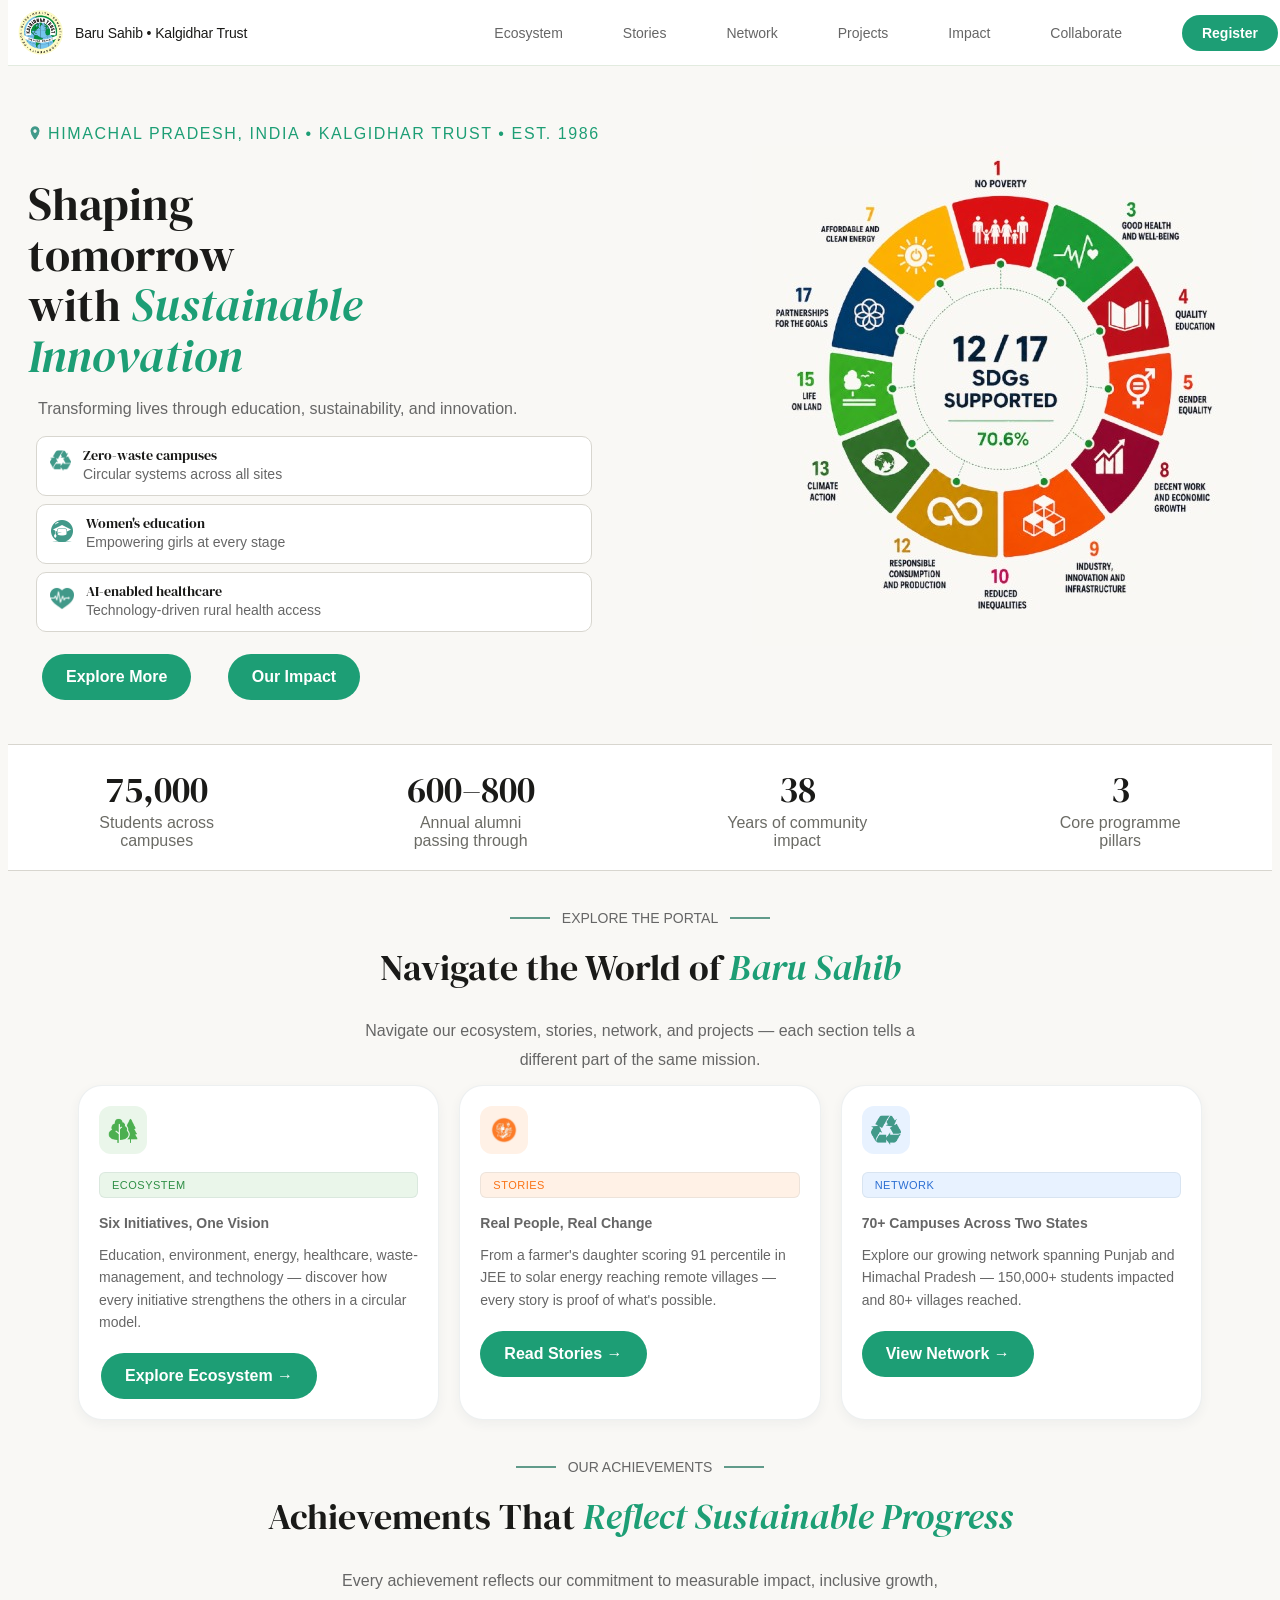
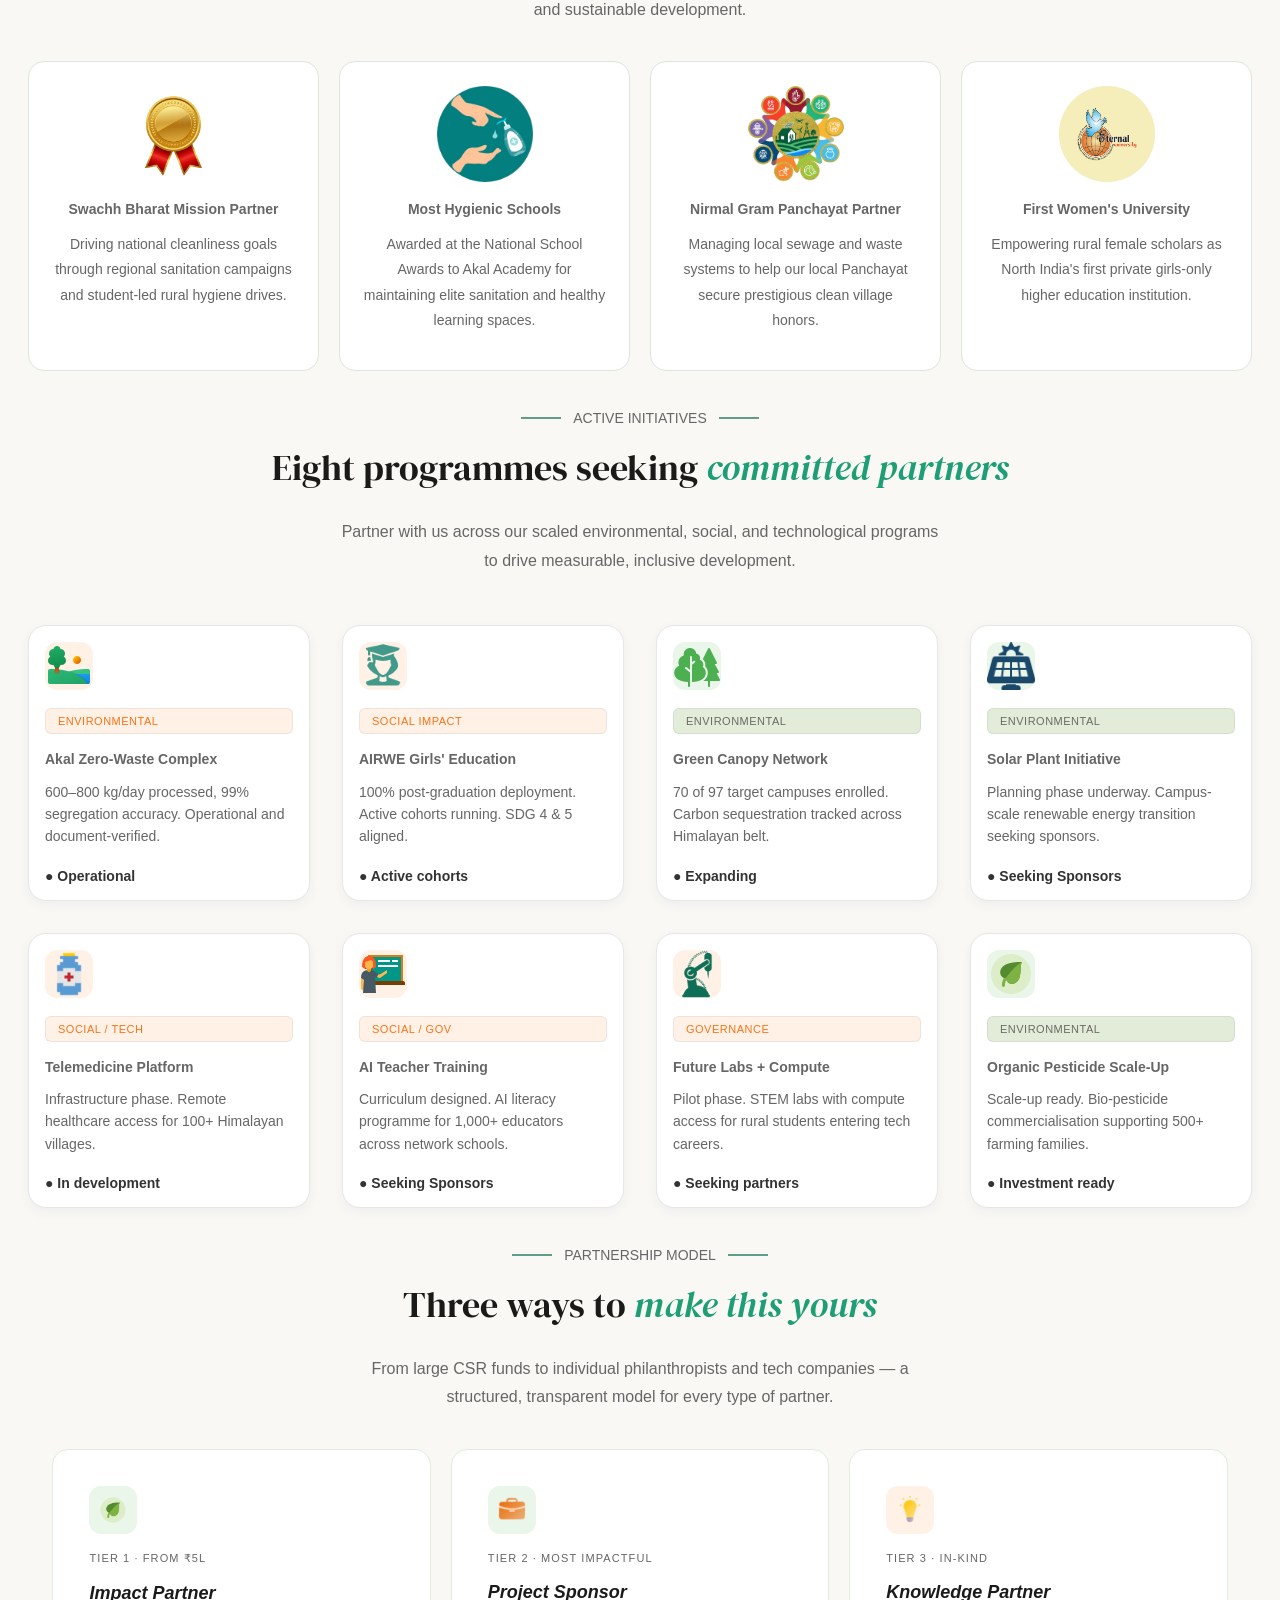
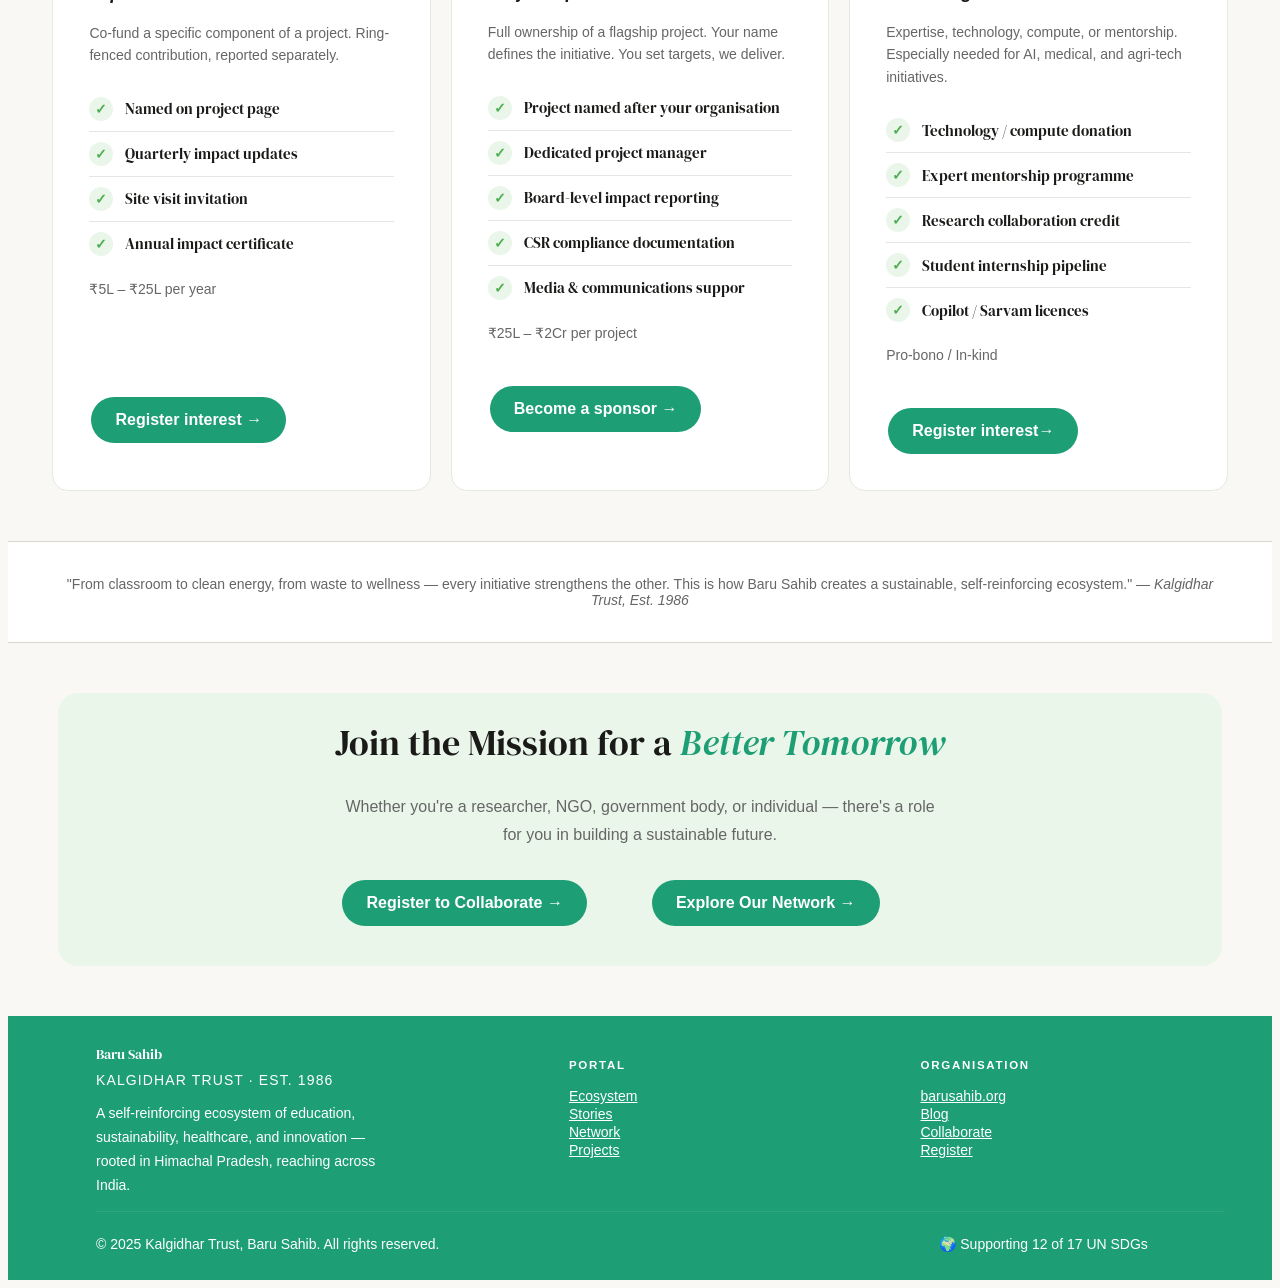
==== commit 36396f47: "Registration page added" ====
--- a/index.html
+++ b/index.html
@@ -4,7 +4,6 @@
 <head>
     <meta charset="UTF-8">
     <meta name="viewport" content="width=device-width, initial-scale=1.0">
-    <!-- 'DM Serif Display', serif -->
     <link rel="preconnect" href="https://fonts.googleapis.com">
     <link rel="preconnect" href="https://fonts.gstatic.com" crossorigin>
     <link href="https://fonts.googleapis.com/css2?family=DM+Serif+Display:ital@0;1&display=swap" rel="stylesheet">
@@ -22,22 +21,19 @@
                 <img src="./images/logo.png" alt="Baru Sahib Logo">
                 <h3>Baru Sahib • Kalgidhar Trust</h3>
             </div>
-            <ul class="nav-links">
-                <li><a href="./ecosystem/ecosystem.html" target="_blank">Ecosystem</a></li>
+            <div class="menu-btn" id="menuBtn">
+                ☰
+            </div>
+            <ul class="nav-links" id="navLinks">
+                <li><a href="./ecosystem/ecosystem.html">Ecosystem</a></li>
                 <li><a href="./stories/stories.html">Stories</a></li>
                 <li><a href="./Network/network.html">Network</a></li>
                 <li><a href="./Projects/projects.html">Projects</a></li>
-                <li><a href="#"> Impact</a></li>
-                <li><a href="#">Collaborate</a></li>
-                <li><a href="#" class="btn-register">Register</a></li>
+                <li><a href="./impact/impact.html">Impact</a></li>
+                <li><a href="./collaborate/collaborate.html">Collaborate</a></li>
+                <li><a href="./Registration/registration.html" class="btn-register">Register</a></li>
             </ul>
-
-            <div class="menu-btn">
-                ☰
-            </div>
-
         </nav>
-        </div>
     </header>
     <!-- main section -->
     <main>
@@ -51,9 +47,7 @@
 
                     <div class="valley">
                         <h1 class="text">
-                            Shaping<br>
-                            tomorrow<br>
-                            with <span>Sustainable</span><br>
+                            Shaping<br>tomorrow<br>with <span>Sustainable</span><br>
                             <span>Innovation</span>
                         </h1>
                     </div>
@@ -91,8 +85,8 @@
                         </div>
                     </div>
                     <div class="buttons">
-                        <a href="#" class="btn-explore">Explore More</a>
-                        <a href="#" class="btn-impact">Our Impact</a>
+                        <a href="../Baru Sahib/ecosystem/ecosystem.html" class="btn-explore">Explore More</a>
+                        <a href="../Baru Sahib/impact/impact.html" class="btn-impact">Our Impact</a>
                     </div>
                 </div>
 
@@ -173,7 +167,7 @@
                                 how every
                                 initiative strengthens the others in a circular model.</p>
                         </div>
-                        <a href="#" class="card-btn" id="explore-id">
+                        <a href="../Baru Sahib/ecosystem/ecosystem.html" class="card-btn" id="explore-id">
                             Explore Ecosystem →
                         </a>
                     </div>
@@ -192,7 +186,7 @@
                                 to solar energy reaching remote villages — every story
                                 is proof of what's possible.
                             </p>
-                            <a href="#" class="card-btn">
+                            <a href="../Baru Sahib/stories/stories.html" class="card-btn">
                                 Read Stories →
                             </a>
                         </div>
@@ -215,7 +209,7 @@
                                 and 80+ villages reached.
                             </p>
 
-                            <a href="#" class="card-btn secondary-btn">
+                            <a href="../Baru Sahib/Network/network.html" class="card-btn ">
                                 View Network →
                             </a>
                         </div>
@@ -329,14 +323,13 @@
 
                 <!-- 1 -->
                 <section class="main-page-project-cards">
-                    <div class="main-page-project-card">
-                        <div class="card-banner project-banner">
-                            <div class="background" id="ecosystem-banner">
-                                <img class="projects-icon" src="./images/environment.png" alt="Stories-icon">
-                            </div>
-                        </div>
-                        <div class="card-content">
-                            <div class="card-tag" id="">
+                    <div class="portal-card">
+                        <div class="card-banner stories-banner">
+                            <img class="story-img1" src="./images/environment.png" alt="Stories-icon">
+                        </div>
+
+                        <div class="card-content">
+                            <div class="card-tag" id="STORIES">
                                 ENVIRONMENTAL
                             </div>
                             <h3>Akal Zero-Waste Complex</h3>
@@ -517,7 +510,7 @@
                                     </ul>
                                 </div>
                                 <div class="partnership-price margin">₹5L – ₹25L per year</div>
-                                <a href="#" class="card-btn" id="explore-id">
+                                <a href="../Baru Sahib/Registration/registration.html" class="card-btn" id="explore-id">
                                     Register interest →
                                 </a>
                             </div>
@@ -549,7 +542,7 @@
                                     </ul>
                                 </div>
                                 <div class="partnership-price">₹25L – ₹2Cr per project</div>
-                                <a href="#" class="card-btn" id="explore-id">
+                                <a href="../Baru Sahib/collaborate/collaborate.html" class="card-btn" id="explore-id">
                                     Become a sponsor →
                                 </a>
                             </div>
@@ -577,8 +570,8 @@
                                     </ul>
                                 </div>
                                 <div class="partnership-price margin3">Pro-bono / In-kind</div>
-                                <a href="#" class="card-btn" id="explore-id">
-                                    Explore options →
+                                <a href="../Baru Sahib/Registration/registration.html" class="card-btn" id="explore-id">
+                                    Register interest→
                                 </a>
                             </div>
                         </div>
@@ -600,17 +593,6 @@
                 </p>
             </div>
         </div>
-
-
-
-
-
-
-
-
-
-
-
 
         <!-- Join the Mission -->
         <section class="last-section ecosystem-banner">
@@ -624,10 +606,10 @@
                         building a sustainable future.
                     </p>
 
-                    <a href="#" class="card-btn space" id="explore-id">
+                    <a href="../Baru Sahib/Registration/registration.html" class="card-btn space" id="explore-id">
                         Register to Collaborate →
                     </a>
-                    <a href="#" class="card-btn space" id="explore-id">
+                    <a href="../Baru Sahib/Network/network.html" class="card-btn space" id="explore-id">
                         Explore Our Network →
                     </a>
                 </div>
@@ -646,10 +628,10 @@
                     <div class="footer-col">
                         <h4>Portal</h4>
                         <ul>
-                            <li><a href="#">Ecosystem</a></li>
-                            <li><a href="#">Stories</a></li>
-                            <li><a href="#">Network</a></li>
-                            <li><a href="#">Projects</a></li>
+                            <li><a href="../Baru Sahib/ecosystem/ecosystem.html">Ecosystem</a></li>
+                            <li><a href="../Baru Sahib/stories/stories.html">Stories</a></li>
+                            <li><a href="../Baru Sahib/Network/network.html">Network</a></li>
+                            <li><a href="../Baru Sahib/Projects/projects.html">Projects</a></li>
                         </ul>
                     </div>
                     <div class="footer-col">
@@ -657,8 +639,8 @@
                         <ul>
                             <li><a href="https://barusahib.org" target="_blank">barusahib.org</a></li>
                             <li><a href="https://blog.barusahib.org" target="_blank">Blog</a></li>
-                            <li><a href="#collaborate">Collaborate</a></li>
-                            <li><a href="#collaborate">Register</a></li>
+                            <li><a href="../Baru Sahib/collaborate/collaborate.html">Collaborate</a></li>
+                            <li><a href="../Baru Sahib/Registration/registration.html">Register</a></li>
                         </ul>
                     </div>
                 </div>
@@ -668,325 +650,6 @@
                 </div>
             </div>
         </footer>
-
-
-
-
-
-
-
-
-
-
-
-
-
-
-
-
-
-
-
-
-
-
-
-
-
-
-
-
-
-
-
-
-
-
-
-
-
-
-
-
-
-
-
-
-
-
-
-
-
-
-
-
-
-
-
-
-
-
-        <!--       <!-- Get involved -->
-        <!-- <section class="last-section ecosystem-banner">
-            <div class="container">
-                <div class="section-title">
-                    <div class="section-eyebrow">
-                        <span></span>
-                        <p>GET INVOLVED</p>
-                        <span></span>
-                    </div>
-
-                    <h1 class="section-heading">
-                        Ready to build <span>something
-                            that lasts?</span>
-                    </h1>
-                    <p class="section-subheading">
-                        Our team reviews all registrations within 5 working days and responds with a tailored
-                        collaboration proposal.
-                    </p>
-                    <div class="partnership-price margin3">Pro-bono / In-kind</div>
-                    <a href="#" class="card-btn" id="explore-id">
-                        Register your interest →
-                    </a>
-                </div>
-        </section> -->
-
-        <!--Partnership fOOTER
-        <footer>
-            <div class="footer">
-                <strong>Baru Sahib</strong>
-                <BR>
-                Kaligidhar Trust · Information not shared with third parties · All partnerships governed by formal MOU ·
-                FCRA registered
-            </div>
-        </FOOTER> -->
-
-        <!-- Ecosystem page -->
-        <!-- <section class="ecosystem">
-
-            <div class="container">
-                <div class="eco-heading">
-                    <div class="title"> Our Ecosystem </div>
-                    <div class="main-heading">Every initiative <span>feeds</span> the next</div>
-                    <p class="text">Baru Sahib is not a collection of projects. It is a circular ecosystem — education,
-                        environment, health, and text technology compound each other's impact.</p>
-                </div>
-                <section class="ecosystem-diagram">
-
-                    <div class="diagram-layout" data-aos="fade-right" data-aos-delay="100" data-aos-duration="1000">
-                        <img class="diagram-img" src="./ecosystem/images/eco-edu.png"
-                            alt="Graduation cap representing girls' education and empowerment">
-                        <article class="node">
-                            <h3 class="h3">AIRWE</h3>
-                            <p class="p">Adopts and educates girls from underserved communities,
-                                creating future teachers, leaders, and change-makers.</p>
-                        </article>
-                    </div>
-
-                    <div class="diagram-layout1" data-aos="fade-left" data-aos-delay="100" data-aos-duration="1000">
-                        <img class="diagram-img" src="./ecosystem/images/eco-canopy.png"
-                            alt="Tree canopy representing afforestation and environmental care">
-                        <article class="node">
-                            <h3 class="canopy">GREEN CANOPY</h3>
-                            <p class="p">Restores ecosystems through tree plantations,
-                                carbon sequestration, and biodiversity conservation.</p>
-                        </article>
-                    </div>
-
-                    <div class="diagram-layout2" data-aos="fade-right" data-aos-delay="100" data-aos-duration="1000">
-                        <img class="diagram-img" src="./ecosystem/images/eco-solar.png"
-                            alt="Solar energy icon representing sustainable rural development">
-                      <!-- <div class="portal-card"> -->
-
-        <!-- <div class="card-banner network-banner">
-                    🗺️
-                </div>
-                <article class="node">
-                    <h3 class="edu">Solar</h3>
-                    <p class="p">Generates sustainable energy through solar infrastructure,
-                        reducing dependence on conventional power sources.</p>
-                </article>
-            </div>
-
-            <div class="diagram-layout3" data-aos="fade-left" data-aos-delay="100" data-aos-duration="1000">
-                <img class="diagram-img" src="./ecosystem/images/eco-hospital.png"
-                    alt="Hospital icon representing accessible healthcare services">
-                <article class="node">
-                    <h3 class="AI">AI Hospital</h3>
-                    <p class="p">Expands access to quality healthcare through rural hospitals,
-                        telemedicine, and AI-assisted diagnostics.</p>
-                </article>
-            </div>
-
-            <div class="diagram-layout4" data-aos="fade-right" data-aos-delay="100" data-aos-duration="1000">
-                <img class="diagram-img" src="./ecosystem/images/eco-waste.png"
-                    alt="Solar energy icon representing sustainable rural development">
-                <article class="node">
-                    <h3 class="zero-waste">Zero-waste</h3>
-                    <p class="p">Converts campus waste into valuable resources through
-                        segregation, composting, and recycling systems.</p>
-                </article>
-            </div>
-
-            <div class="diagram-layout5" data-aos="fade-left" data-aos-delay="100" data-aos-duration="1000">
-                <img class="diagram-img" src="./ecosystem/images/eco-robo.png" alt="AI tranformation">
-                <article class="node">
-                    <h3 class="future-labs">Future Labs</h3>
-                    <p class="p">Equips students with emerging technology skills through
-                        hands-on learning in AI, robotics, and computing.</p>
-                </article>
-            </div>
-
-        </section>
-        <section class="quote-band">
-            <div class="quote-text">"From classroom to clean energy, from waste to wellness — every initiative
-                strengthens the other. This is how Baru Sahib creates a sustainable, self-reinforcing
-                ecosystem."
-            </div>
-        </section>
-        </div> -->
-        <!-- </section> -->
-        <!-- Our Achievements -->
-        <!-- <section class="achievements"> 
-            <div class="container">
-                <div class="eco-heading">
-                    <div class="title"> Our Achievements</div>
-                    <div class="main-heading">Achievements that <span>reflect</span> sustainable progress</div>
-                    <p class="text">Every achievement reflects our commitment to measurable impact,
-                        inclusive growth, and sustainable development.</p>
-                </div>
-                <div class="Achievement-items">
-                    <div class="card-layout">
-                        <img class="card-img1" src="./ecosystem/images/swachh bharat.png" alt="Swachh Bharat logo">
-                        <article class="card">
-                            <h3 class="future-labs">Swachh Bharat Awardee</h3>
-                            <p class="p">Recognized for excellence in cleanliness,sustainability, and community hygiene
-                                initiatives.</p>
-                        </article>
-                    </div>
-                    <div class="card-layout">
-                        <img class="card-img" src="./ecosystem/images/prize.png" alt="Prize">
-                        <article class="card">
-                            <h3 class="future-labs">Best Hygiene School India</h3>
-                            <p class="p">Honored for maintaining outstanding hygiene standards and healthy learning
-                                environments.</p>
-                        </article>
-                    </div>
-                    <div class="card-layout">
-                        <img class="card-img1" src="./ecosystem/images/panchayat.png" alt="Nirmal Gram Panchayat">
-                        <article class="card">
-                            <h3 class="future-labs">Nirmal Gram Panchayat</h3>
-                            <p class="p">Awarded for cleanliness, sanitation, and community participation.</p>
-                        </article>
-                    </div>
-                    <div class="card-layout">
-                        <img class="card-img" src="./ecosystem/images/girlsEdu.png" alt="Girls education">
-                        <article class="card">
-                            <h3 class="future-labs">Girls-only University</h3>
-                            <p class="p">India's first private women's university
-                                dedicated to empowerment through education.</p>
-                        </article>
-                    </div>
-                </div>
-        </section>
- -->
-
-        <!-- Stories 
-        <section class="Stories">
-            <div class="container">
-                <div class="eco-heading">
-                    <div class="title"> Success Stories</div>
-                    <div class="main-heading">Stories Behind <span> the Impact</span></div>
-                    <p class="text">Real people. Real journeys. Real change — across education, healthcare,
-                        sustainability
-                        and innovation.</p>
-                </div>
-                <section class="story-cards-layout">
-                    <div class="story-layout">
-                        <img class="story-card-img" src="./images/Navpreet Kaur.jpg" alt="National emblem">
-                        <div class="card">
-                            <div class="heading">
-                                <h3 class="story-heading" id="heading"> EDUCATION • ACADEMIC EXCELLENCE</h3>
-                            </div>
-                            <h4 class="story-sub-heading"> From Farmer's Fields to JEE Success </h4>
-                            <p class="p" id="p1"> A rural student's journey from limited
-                                resources to a 91 percentile in JEE,
-                                proving that quality education can
-                                transform lives.</p>
-                            <div class="buttons">
-                                <a href="https://blog.barusahib.org/from-farmers-fields-to-jee-success-navpreet-kaur-secures-91-percentile-without-coaching/"
-                                    class="btn-explore" id="read-more" target="_blank">Read Story</a>
-                            </div>
-                        </div>
-                    </div>
-
-                    <!-- story2 
-                    <div class="story-layout">
-                        <img class="story-card-img" src="./images/healthcare.jpg" alt="National emblem">
-                        <div class="card">
-                            <div class="heading">
-                                <h3 class="story-heading" id="heading">COMMUNITY HEALTHCARE OUTREACH</h3>
-                            </div>
-                            <h4 class="story-sub-heading"> Healing the Hills of Sirmaur </h4>
-                            <p class="p" id="p1"> Through Akal Charitable Hospital, Baru Sahib delivers quality
-                                healthcare
-                                and telemedicine services to remote communities.</p>
-                            <div class="buttons">
-                                <a href="https://www.linkedin.com/posts/dr-neelam-kaur-bs_in-the-hills-of-sirmaur-himachal-pradesh-ugcPost-7446063366508470272-hZpv/"
-                                    class="btn-explore" target="_blank">Read Story</a>
-                            </div>
-                        </div>
-                    </div>
-                    <!-- story3 
-
-                    <div class="story-layout">
-                        <img class="story-card-img" src="./ecosystem/images/Akal University.jpg"
-                            alt="solar-power-baru-sahib">
-                        <div class="card">
-                            <div class="heading">
-                                <h3 class="story-heading" id="heading"> CLEAN ENERGY • BRIGHT FUTURES</h3>
-                            </div>
-                            <h4 class="story-sub-heading">From Sunshine to Success</h4>
-                            <p class="p" id="p1"> Thousands of solar panels across educational institutions
-                                reduce carbon emissions while supporting sustainable
-                                learning environments.</p>
-                            <div class="buttons">
-                                <a href="https://www.sikhnet.com/news/largest-solar-energy-project-rural-institutions-kalgidhar-society-%E2%80%93-baru-sahib?utm_source=chatgpt.com"
-                                    class="btn-explore" target="_blank">Read Story</a>
-                            </div>
-                        </div>
-                    </div>
-                </section>
-                <a href="https://blog.barusahib.org/achievements-awards/success-stories/" class="btn-explore"
-                    target="_blank" id="explore-btn">
-                    Explore More Stories
-                </a>
-            </div>
-        </section>
-
-
-        Our networks
-        <section class="network">
-
-
-        </section>
-        <section class="projects">
-        </section>
-        <section class="esg impact">
-        </section>
-        <section class="collaboration">
-        </section>
-        <section class="registerr">
-        </section>
-    </main>
-
-    <footer>
-
-     </footer>  -->
-        <script src="https://unpkg.com/aos@2.3.1/dist/aos.js"></script>
-        <script>
-            AOS.init();
-        </script>
+        <script src="./js/script.js"></script>
 </body>
-
 </html>
--- a/homepage.css
+++ b/homepage.css
@@ -137,33 +137,29 @@
     padding: 0;
 }
 
-
-
 .nav-links a {
     text-decoration: none;
     color: var(--text-color);
     font-family: var(--font-body);
     font-size: var(--fs-subheading);
-    letter-spacing: 0.01em;
+    transition: 0.9s ease;
 }
 
 .nav-links a:hover {
-    color: var(--font-color);
-    background-color: #dfdfdf;
-    color: #1d9e75;
+    color: var(--span-color);
     font-weight: 600;
-
-}
-
-.nav-links .btn-register {
-    background-color: var(--font-color);
-    color: white;
+}
+
+.btn-register {
+    background: var(--span-color);
+    color: white !important;
     padding: 10px 20px;
     border-radius: 999px;
-    text-decoration: none;
     font-weight: 600;
-    transition: 0.3s ease;
-    margin-right: 10px
+}
+
+.btn-register:hover {
+    background: var(--dark-green-color);
 }
 
 .menu-btn {
@@ -173,12 +169,43 @@
 }
 
 @media (max-width:768px) {
+
     .menu-btn {
         display: block;
     }
 
     .nav-links {
         display: none;
+        flex-direction: column;
+        position: absolute;
+        top: 70px;
+        right: 10px;
+        width: 220px;
+        background: white;
+        padding: 20px;
+        border-radius: 10px;
+        box-shadow: 0 0 10px rgba(0, 0, 0, .2);
+    }
+
+    .nav-links.active {
+        display: flex;
+    }
+
+    .nav-links li {
+        margin: 10px 0;
+    }
+
+    .nav-links a {
+        text-decoration: none;
+        color: black;
+        display: block;
+        padding: 10px;
+    }
+
+    .nav-links a:hover {
+        background: #1D9E75;
+        color: white;
+        border-radius: 6px;
     }
 }
 
@@ -292,12 +319,11 @@
 }
 
 .pillar-text {
-    font-family: var(--font-body);
-    font-size: var(--fs-heading);
+    font-family: var(--font-heading);
+    font-size: var(--fs-sm);
     color: var(--black-color);
-    font-weight: 500;
+    font-weight: 550;
     line-height: 0;
-    font-style: italic;
     padding-top: 5px
 }
 
@@ -370,6 +396,7 @@
     background-color: #dfdfdf;
     color: #1d9e75;
 }
+
 .btn-impact:hover {
     font-weight: 600;
     background-color: var(--font-color);
@@ -386,11 +413,13 @@
     background-color: #ffffff;
     padding: 20px;
 }
+
 @media (max-width: 768px) {
     .metrics-kpis {
         flex-wrap: wrap;
     }
 }
+
 .metrics-kpis {
     display: flex;
     flex-direction: row;
@@ -512,16 +541,17 @@
     overflow: hidden;
     /* width: 100%; */
     transition: all 0.3s ease;
-    box-shadow: 0 4px 12px rgba(35, 61, 77, 0.05);}
+    box-shadow: 0 4px 12px rgba(35, 61, 77, 0.05);
+}
 
 .portal-cards1 {
     display: grid;
-    justify-content: center;
+    /* justify-content: center; */
     grid-template-columns: repeat(3, 1fr);
     gap: 20px;
-    margin: 10px;
+    margin: 0 auto;
     /* margin-top: 6%; */
-    padding: 20px
+    padding: 0 50px; 
 }
 
 .portal-card1 {
@@ -534,18 +564,22 @@
     /* width: 100%; */
     transition: all 0.3s ease;
     box-shadow: 0 4px 12px rgba(35, 61, 77, 0.05);
-    /* padding:20px; 
-    margin:30px;  */
-}
-
-
-
+    padding: 20px;
+    /* margin:30px;  */
+  }
 .portal-card:hover {
     transform: translateY(-8px);
     box-shadow: 0 15px 35px rgba(35, 61, 77, 0.12);
 }
-
-
+@media (max-width: 425px) {
+    .portal-cards1{
+        grid-template-columns: 1fr;
+    }
+}
+@media (max-width:768px){
+    .portal-cards1{
+        grid-template-columns:repeat(2,1fr);
+}}
 .card-banner {
     display: flex;
     justify-content: center;
@@ -623,7 +657,7 @@
     gap: 8px;
     text-decoration: none;
     padding: 14px 24px;
-    border-radius: 999px;
+    border-radius: 3rem;
     background: var(--span-color);
     color: white;
     font-size: var(--fs-body);
@@ -650,10 +684,10 @@
     color: #233D4D;
 }
 
-.secondary-btn:hover {
+/* .secondary-btn:hover {
     background: #233D4D;
     color: white;
-}
+} */
 
 /* Achievements  */
 .achievement-cards {
@@ -730,7 +764,7 @@
 .main-page-project-cards {
     display: grid;
     grid-template-columns: repeat(4, 1fr);
-    gap: 20px;
+    gap: 2rem;
     margin-top: 50px;
 }
 
@@ -741,7 +775,7 @@
     background: #ffffff;
     border: 1px solid #e6e6e6;
     border-radius: 18px;
-    padding: 24px;
+    padding: 1rem;
     transition: all 0.3s ease;
 }
 
@@ -749,7 +783,7 @@
 .main-page-project-card {
     display: flex;
     flex-direction: column;
-    background: #ffffff;
+    background:var(--border);
     border: 1px solid rgba(35, 61, 77, 0.08);
     border-radius: 24px;
     overflow: hidden;
@@ -829,7 +863,7 @@
 .card-content1 h3 {
     font-family: var(--font-body);
     font-size: var(--fs-subheading);
-    font-weight: 800;
+    font-weight: 600;
     color: var(--text-color);
     line-height: 1.3;
     margin-bottom: 10px;
@@ -879,6 +913,7 @@
         grid-template-columns: 1fr;
     }
 }
+
 .quote-band {
     background: #fff;
     border-top: 0.5px solid #d8d6cf;
@@ -887,14 +922,16 @@
     text-align: center;
     margin-top: 50px;
 }
+
 /* Partnership */
 .partnership-cards-model {
     display: grid;
     grid-template-columns: repeat(auto-fit, minmax(250px, 1fr));
     gap: 20px;
     margin: 2%;
-    margin-top:3%
-}
+    margin-top: 3%
+}
+
 .partnership-card {
     display: flex;
     flex-direction: column;
@@ -909,7 +946,7 @@
 }
 
 .partnership-label {
-    font-family: var(--font-subheading);
+    font-family: var(--font-body);
     font-size: var(--fs-s);
     letter-spacing: 0.1em;
     text-transform: uppercase;
@@ -969,6 +1006,7 @@
 }
 
 .partnership-price {
+    font-family: var(--font-body);
     font-size: var(--fs-sm);
     color: var(--text-color);
     margin-bottom: 45px;
@@ -982,6 +1020,7 @@
     margin-bottom: 315px;
 
 }
+
 /* 2 */
 /* for black to white text */
 .partnership-card:hover h3,
@@ -989,7 +1028,7 @@
 .partnership-card:hover li,
 .partnership-card:hover .partnership-label,
 .partnership-card:hover .partnership-price {
-    color: white;
+    color: black;
 }
 
 /* for border-color */
@@ -1006,15 +1045,9 @@
 
 /* for hover effect */
 .partnership-card:hover {
-    background: black;
-    color: white;
+    background: #eaf6ea;
+    color: black;
     transform: translateY(-10px);
-}
-
-/* 2nd card white */
-.partnership-cards-model:hover {
-    background-color: white;
-    color: black;
 }
 
 /* last-section */
@@ -1025,12 +1058,22 @@
     margin: 50px 50px;
 }
 
+@media (max-width: 992px) {
+    .main-page-project-cards {
+        grid-template-columns: repeat(2, 1fr);
+    }
+}
+
+@media(max-width:498px){
+    .section-title{
+        font-size: var(--fs-sm);
+        color:red
+    }
+}
+
+
 .space {
     margin: 30px 60px 0px 0px;
-}
-
-.portal-card1 {
-    padding: 20px;
 }
 
 /* Footer */
@@ -1120,10 +1163,45 @@
     color: var(--white-color);
 }
 
-
-
-
-
+@media (max-width:1024px) {}
+
+@media (max-width:768px) {
+    .hero-container {
+        display: flex;
+        flex-direction: column;
+    }
+
+    .hero-left {
+        text-align: center;
+    }
+
+    .hero-right {
+        margin-top: 30px;
+    }
+
+    .hero-right img {
+        width: 100%;
+        height: auto;
+    }
+}
+
+@media(max-width:992px) {
+    .portal-cards {
+        grid-template-columns: repeat(2, 1fr);
+    }
+}
+
+@media(max-width:768px) {
+    .portal-cards {
+        grid-template-columns: 1fr;
+    }
+}
+
+.portal-card img {
+    width: 100%;
+    height: auto;
+    display: block;
+}
 
 
 
--- a/ecosystem/ecosystem.css
+++ b/ecosystem/ecosystem.css
@@ -132,7 +132,7 @@
 }
 
 .section {
-    padding-top:3%
+    padding-top: 3%
 }
 
 .section-title {
@@ -286,11 +286,15 @@
     text-align: center;
 }
 
-.buttons{
-    margin-left:80px;
-}
-.btn-explore,
-.btn-impact {
+.buttons {
+    display: flex;
+    justify-content: center;
+    flex-wrap: wrap;
+    gap: 20px;
+    margin: 10px auto;
+}
+
+.btn-explore {
     display: inline-flex;
     font-family: var(--font-body);
     text-decoration: none;
@@ -299,9 +303,9 @@
     background: var(--span-color);
     color: white;
     font-size: var(--fs-body);
-    font-weight: 600; 
-    margin:35px;
- 
+    font-weight: 600;
+    margin: 30px;
+
 }
 
 .btn-explore:hover {
@@ -315,6 +319,7 @@
     background-color: var(--font-color);
     color: white;
 }
+
 .node h3,
 .node .h3 {
     font-size: 14px;
@@ -513,9 +518,33 @@
     color: var(--white-color);
 }
 
-@media (max-width: 900px) {
-    .footer-content {
-        grid-template-columns: 1fr 1fr;
+.eco-grid {
+    display: grid;
+    grid-template-columns: repeat(3, 1fr);
+    gap: 24px;
+}
+
+@media(max-width:992px) {
+    .eco-grid {
+        grid-template-columns: repeat(2, 1fr);
+    }
+
+}
+
+@media(max-width:768px) {
+    .eco-grid {
+        grid-template-columns: 1fr;
+    }
+
+}
+
+@media (max-width: 360px) {
+    .eco-grid {
+        grid-template-columns: 1fr;
+    }
+    .eco-card {
+        display: flex;
+        align-items: center;
     }
 }
 
@@ -531,34 +560,39 @@
     .nav-links {
         display: none;
     }
-
-    .footer-content {
-        grid-template-columns: 1fr;
-        gap: 32px;
-    }
-
+}
+
+.eco-card p {
+    max-width: 280px;
+    margin: auto;
+}
+
+.footer-bottom {
+    display: flex;
+    justify-content: space-between;
+    flex-direction: column;
+    gap: 12px;
+    text-align: center;
+}
+
+@media(max-width:768px) {
     .footer-bottom {
         flex-direction: column;
+        text-align: center;
         gap: 12px;
-        text-align: center;
     }
-
-    .diagram-layout,
-    .diagram-layout1,
-    .diagram-layout2,
-    .diagram-layout3,
-    .diagram-layout4,
-    .diagram-layout5 {
-        align-self: center;
-        margin: 0 auto 16px;
-    }
-}
-
-.eco-grid {
-    display: grid;
-    grid-template-columns: repeat(3, 1fr);
-    gap: 24px;
-}
+}
+
+.diagram-layout,
+.diagram-layout1,
+.diagram-layout2,
+.diagram-layout3,
+.diagram-layout4,
+.diagram-layout5 {
+    align-self: center;
+    margin: 0 auto 16px;
+}
+
 
 .eco-card {
     background: var(--background);
@@ -598,8 +632,11 @@
     /* margin-bottom: 4px */
 }
 
-.eco-icon {
-    font-size: 2.4rem;
+.eco-icon{
+font-size:2.4rem;
+display:flex;
+justify-content:center;
+align-items:center;
 }
 
 .airwe h3,
@@ -645,6 +682,7 @@
     font-size: 0.78rem;
     font-weight: 500;
 }
+
 .eco-card:hover {
     transform: translateY(-10px);
     border: 1px solid var(--red-color);
@@ -654,6 +692,7 @@
 .eco-card.Canopy::before {
     background: var(--green-color);
 }
+
 .eco-card.Canopy:hover {
     transform: translateY(-10px);
     border: 1px solid var(--green-color);
@@ -663,30 +702,37 @@
 .eco-card.Solar::before {
     background: var(--yellow-color);
 }
+
 .eco-card.Solar:hover {
     transform: translateY(-10px);
     border: 1px solid var(--yellow-color);
     box-shadow: 0 4px 12px rgba(35, 61, 77, 0.05);
 }
+
 .eco-card.AI-hospital::before {
     background: rgb(24, 24, 132);
 }
+
 .eco-card.AI-hospital:hover {
     transform: translateY(-10px);
-    border: 1px solid  rgb(24, 24, 132);
+    border: 1px solid rgb(24, 24, 132);
     box-shadow: 0 4px 12px rgba(35, 61, 77, 0.05);
 }
+
 .eco-card.Zero-waste::before {
     background: var(--dark-green-color);
 }
+
 .eco-card.Zero-waste:hover {
     transform: translateY(-10px);
     border: 1px solid var(--dark-green-color);
     box-shadow: 0 4px 12px rgba(35, 61, 77, 0.05);
 }
+
 .eco-card.Future-labs::before {
     background: purple;
 }
+
 .eco-card.Future-labs:hover {
     transform: translateY(-10px);
     border: 1px solid purple;
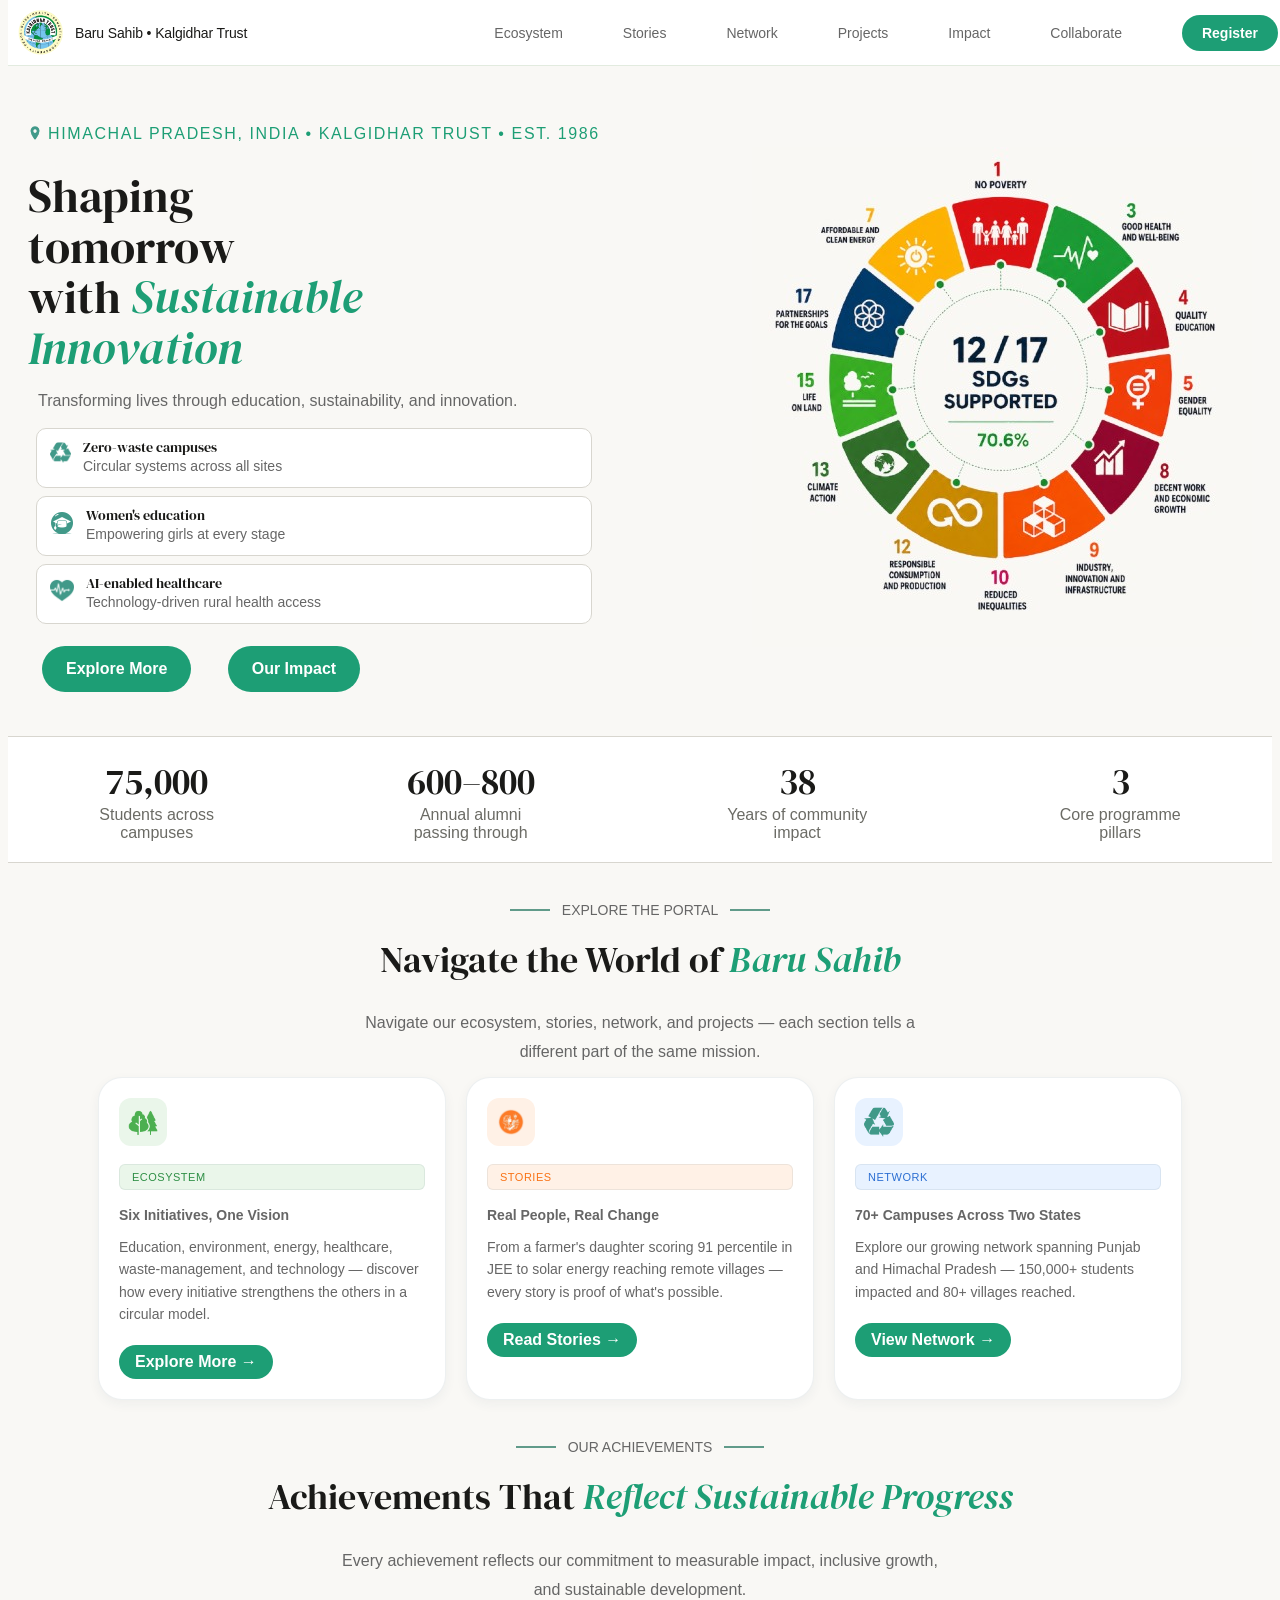
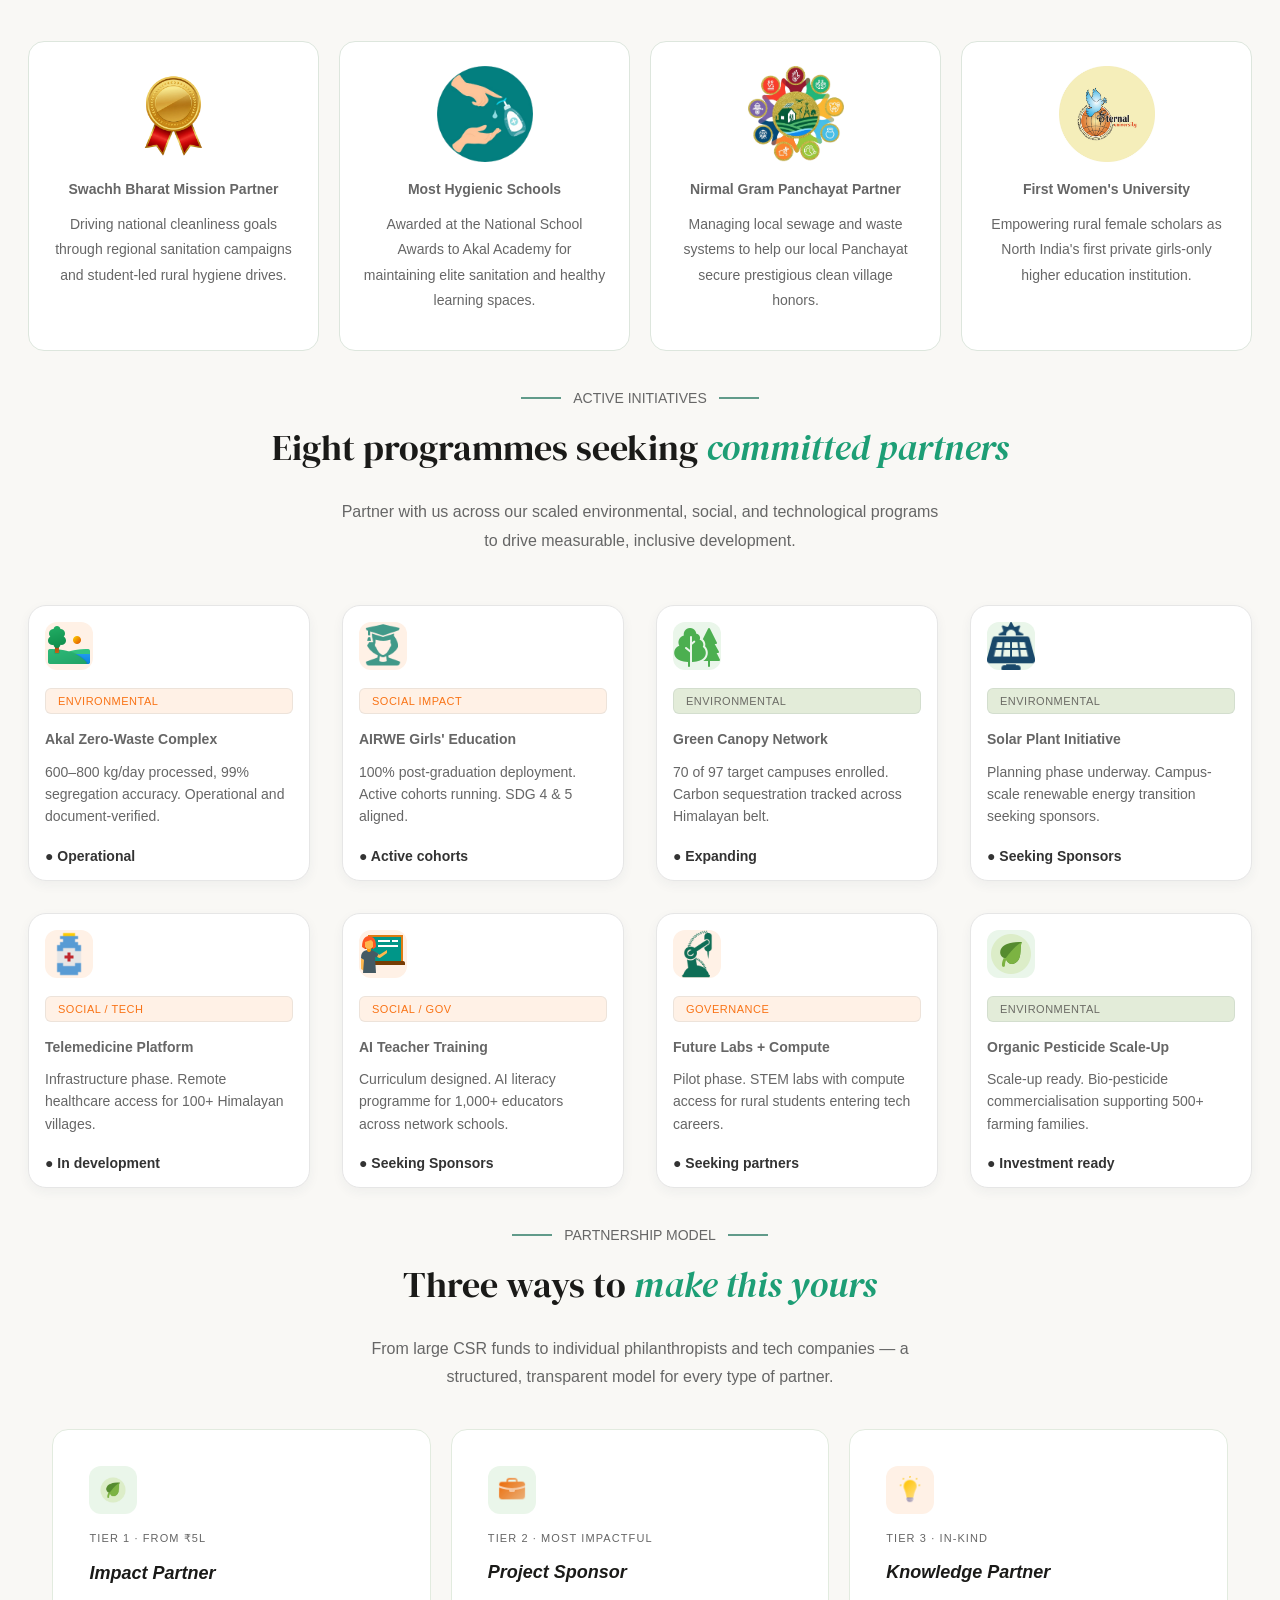
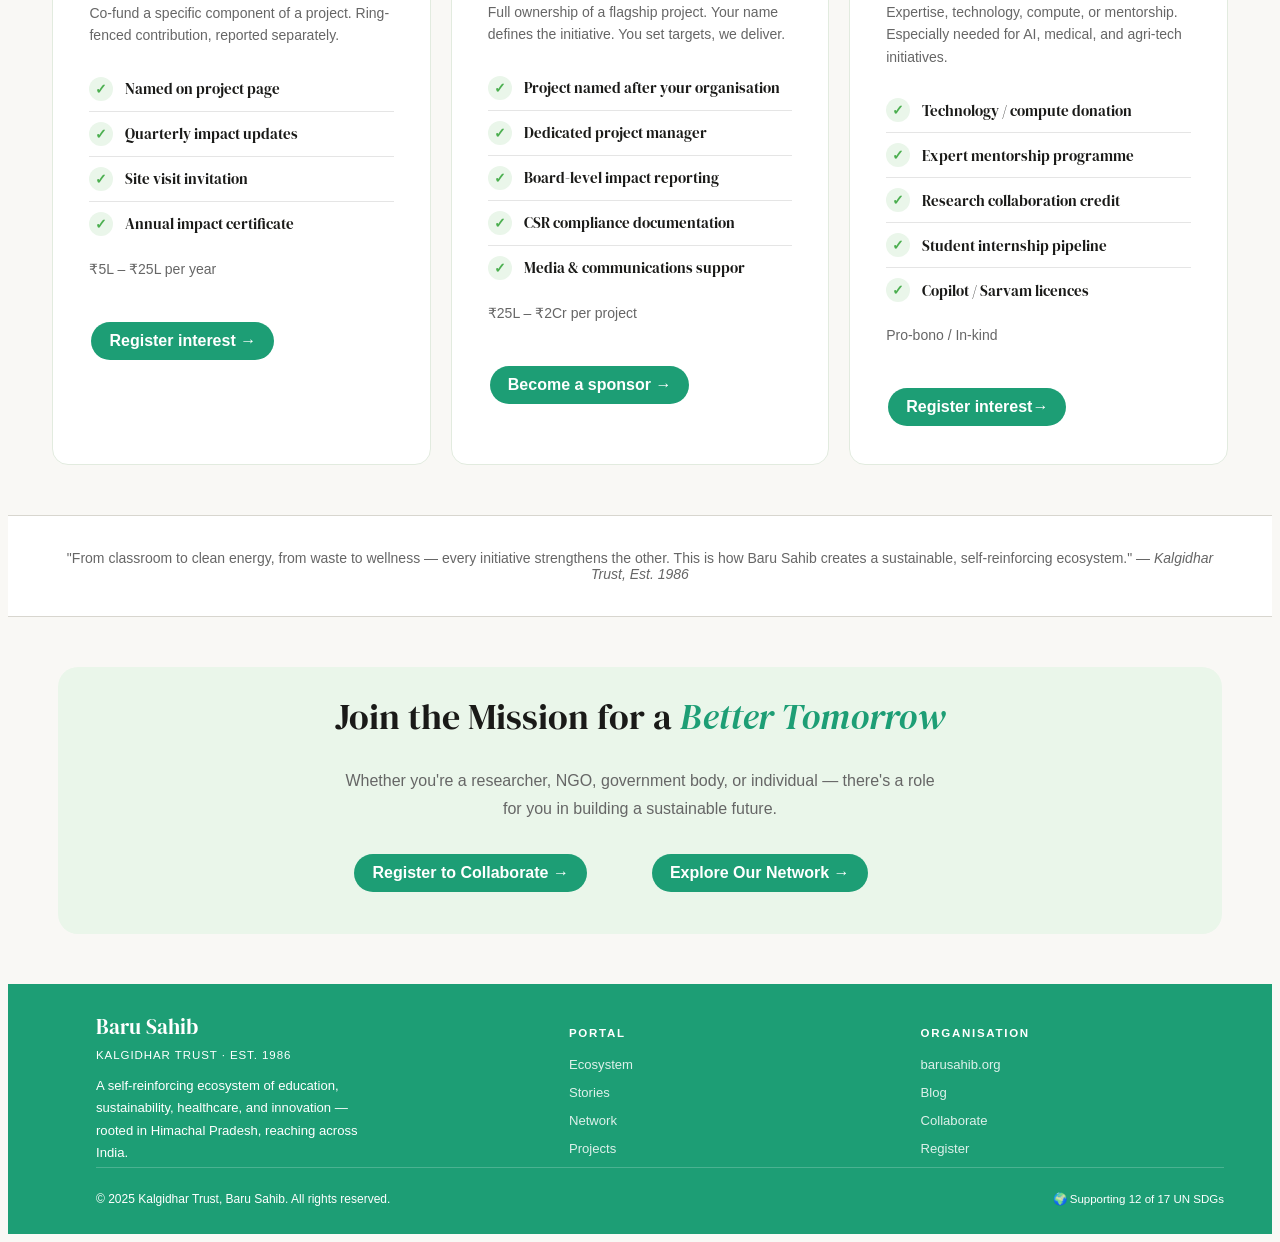
==== commit b1f787ec: "Responsive pages" ====
--- a/index.html
+++ b/index.html
@@ -10,6 +10,7 @@
     <title>Baru Sahib</title>
     <link rel="icon" type="image/png" href="./images/logo.png">
     <link rel="stylesheet" href="homepage.css">
+    <link rel="stylesheet" href="navbar.css">
     <!-- <link rel="stylesheet" href="./ecosystem/ecosystem.css"> -->
     <link href="https://unpkg.com/aos@2.3.1/dist/aos.css" rel="stylesheet">
 </head>
@@ -167,8 +168,8 @@
                                 how every
                                 initiative strengthens the others in a circular model.</p>
                         </div>
-                        <a href="../Baru Sahib/ecosystem/ecosystem.html" class="card-btn" id="explore-id">
-                            Explore Ecosystem →
+                        <a href="../Baru Sahib/ecosystem/ecosystem.html" class="card-btn">
+                            Explore More →
                         </a>
                     </div>
                     <!-- Card 2 -->
@@ -208,7 +209,6 @@
                                 Himachal Pradesh — 150,000+ students impacted
                                 and 80+ villages reached.
                             </p>
-
                             <a href="../Baru Sahib/Network/network.html" class="card-btn ">
                                 View Network →
                             </a>
@@ -509,13 +509,12 @@
                                         <li><span class="list-check">✓</span> Annual impact certificate</li>
                                     </ul>
                                 </div>
-                                <div class="partnership-price margin">₹5L – ₹25L per year</div>
-                                <a href="../Baru Sahib/Registration/registration.html" class="card-btn" id="explore-id">
-                                    Register interest →
-                                </a>
-                            </div>
-
-
+                                <div class="partnership-price ">₹5L – ₹25L per year</div>
+
+                            </div>
+                            <a href="../Baru Sahib/Registration/registration.html" class="card-btn" id="explore-id">
+                                Register interest →
+                            </a>
                         </div>
 
                         <!-- 2 -->
@@ -652,4 +651,5 @@
         </footer>
         <script src="./js/script.js"></script>
 </body>
+
 </html>
--- a/homepage.css
+++ b/homepage.css
@@ -114,11 +114,10 @@
     display: flex;
     align-items: center;
     gap: 6px;
-    padding-top: 10px;
 }
 
 .valley {
-    margin-top: 1rem
+    margin-top: .5rem
 }
 
 .valley span {
@@ -169,26 +168,26 @@
 }
 
 @media (max-width:768px) {
-
     .menu-btn {
         display: block;
     }
 
     .nav-links {
-        display: none;
         flex-direction: column;
         position: absolute;
         top: 70px;
         right: 10px;
-        width: 220px;
+        width: 8rem;
         background: white;
         padding: 20px;
         border-radius: 10px;
         box-shadow: 0 0 10px rgba(0, 0, 0, .2);
+        gap: 6px
     }
 
     .nav-links.active {
         display: flex;
+        gap: 2px
     }
 
     .nav-links li {
@@ -206,6 +205,12 @@
         background: #1D9E75;
         color: white;
         border-radius: 6px;
+    }
+
+    .Pillar {
+        display: flex !important;
+        flex-direction: column !important;
+        align-items: center;
     }
 }
 
@@ -238,7 +243,6 @@
     justify-content: space-between;
     align-items: center;
     gap: 12px;
-    padding-top: 50px;
     /* margin-top: 10px; */
     background: #f9f8f5;
 }
@@ -452,20 +456,8 @@
 .ecosystem,
 .achievements,
 .Stories {
-    padding-top: 20px;
     padding-bottom: 30px;
 }
-
-/* Explore Section */
-/* .section {
-    padding: 10px;
-} */
-/* 
-@media (max-width:768px) {
-    .section {
-        padding: 40px 0;
-    }
-} */
 
 .section-title {
     text-align: center;
@@ -545,13 +537,10 @@
 }
 
 .portal-cards1 {
-    display: grid;
-    /* justify-content: center; */
-    grid-template-columns: repeat(3, 1fr);
+    display: flex;
+    flex-wrap: wrap;
     gap: 20px;
-    margin: 0 auto;
-    /* margin-top: 6%; */
-    padding: 0 50px; 
+    justify-content: center;
 }
 
 .portal-card1 {
@@ -560,26 +549,21 @@
     background: #ffffff;
     border: 1px solid rgba(35, 61, 77, 0.08);
     border-radius: 24px;
-    overflow: hidden;
-    /* width: 100%; */
+
+    width: 25%;
     transition: all 0.3s ease;
     box-shadow: 0 4px 12px rgba(35, 61, 77, 0.05);
     padding: 20px;
     /* margin:30px;  */
-  }
+}
+
 .portal-card:hover {
     transform: translateY(-8px);
     box-shadow: 0 15px 35px rgba(35, 61, 77, 0.12);
 }
-@media (max-width: 425px) {
-    .portal-cards1{
-        grid-template-columns: 1fr;
-    }
-}
-@media (max-width:768px){
-    .portal-cards1{
-        grid-template-columns:repeat(2,1fr);
-}}
+
+
+
 .card-banner {
     display: flex;
     justify-content: center;
@@ -649,6 +633,46 @@
     padding-bottom: 10px; */
 }
 
+@media (max-width: 768px) {
+    .portal-card {
+        align-items: center;
+    }
+
+    .card-content {
+        align-items: center;
+        text-align: center;
+    }
+
+    .card-banner {
+        margin: 0 auto 20px;
+    }
+
+    .card-tag {
+        display: inline-block;
+        text-align: center;
+    }
+
+    .card-content h3,
+    .card-content p,
+    .card-content h4 {
+        text-align: center;
+    }
+
+    .partnership-content,
+    card-btn {
+        display: flex;
+        flex-direction: column;
+        ;
+        align-items: center;
+        padding: 10px;
+        gap: 0
+    }
+
+    .partnership-price {
+        margin-bottom: 0
+    }
+}
+
 .card-btn {
     display: inline-flex;
     font-family: var(--font-body);
@@ -656,7 +680,7 @@
     align-self: flex-start;
     gap: 8px;
     text-decoration: none;
-    padding: 14px 24px;
+    padding: 0.5rem 1rem;
     border-radius: 3rem;
     background: var(--span-color);
     color: white;
@@ -683,11 +707,6 @@
     border: 2px solid #233D4D;
     color: #233D4D;
 }
-
-/* .secondary-btn:hover {
-    background: #233D4D;
-    color: white;
-} */
 
 /* Achievements  */
 .achievement-cards {
@@ -783,7 +802,7 @@
 .main-page-project-card {
     display: flex;
     flex-direction: column;
-    background:var(--border);
+    background: var(--border);
     border: 1px solid rgba(35, 61, 77, 0.08);
     border-radius: 24px;
     overflow: hidden;
@@ -906,13 +925,57 @@
     .main-page-project-cards {
         grid-template-columns: repeat(2, 1fr);
     }
+
+
 }
 
 @media (max-width: 768px) {
     .main-page-project-cards {
         grid-template-columns: 1fr;
     }
-}
+
+    .portal-card1 {
+        width: 100% !important;
+    }
+}
+ #explore-id {
+        padding: 10px 18px;
+        margin-bottom:2px !important
+    }
+@media (max-width:425px) {
+
+    .card-content {
+        padding: 18px;
+    }
+    #explore-id {
+
+        padding: 10px 18px;
+        font-size: 14px;
+    }
+
+    .portal-card1 {
+        padding: 16px;
+    }
+
+    .card-content {
+        padding: 18px;
+    }
+
+    .section-heading {
+        font-size: 30px;
+    }
+
+    h1 span {
+        font-size: 30px;
+    }
+
+    .card-btn {
+        padding: 8px 10px;
+        font-size: 12px;
+    }
+}
+
+
 
 .quote-band {
     background: #fff;
@@ -1064,10 +1127,10 @@
     }
 }
 
-@media(max-width:498px){
-    .section-title{
+@media(max-width:498px) {
+    .section-title {
         font-size: var(--fs-sm);
-        color:red
+        color: red
     }
 }
 
@@ -1091,6 +1154,45 @@
     margin-left: 40px;
     /* margin-bottom: 40px; */
 }
+
+@media (max-width:768px) {
+
+    .footer-content {
+        margin-left: 0;
+    }
+
+    .footer-bottom {
+        margin-left: 0;
+    }
+
+}
+
+@media (max-width:425px) {
+
+    .footer-content {
+        grid-template-columns: 1fr;
+        margin-left: 0;
+        text-align: center;
+        gap: 25px;
+    }
+
+    .footer-bottom {
+        flex-direction: column;
+        gap: 10px;
+        margin-left: 0;
+        text-align: center;
+    }
+
+    .footer-brand-desc {
+        max-width: 100%;
+    }
+
+    .card-btn {
+        width: 6rem;
+        margin: 20px auto;
+        position: relative;
+    }
+    }
 
 .footer-brand-name {
     font-family: var(--font-heading);
@@ -1148,7 +1250,7 @@
     border-top: 1px solid rgba(255, 255, 255, 0.08);
     padding-top: 24px;
     display: flex;
-    gap: 500px;
+    /* gap: 500px; */
     margin-left: 40px;
     align-items: center;
     font-size: var(--fs-subheading);
@@ -1163,7 +1265,6 @@
     color: var(--white-color);
 }
 
-@media (max-width:1024px) {}
 
 @media (max-width:768px) {
     .hero-container {
--- a/navbar.css
+++ b/navbar.css
@@ -0,0 +1,256 @@
+:root {
+    --font-body: "DM Sans", sans-serif;
+    --font-heading: 'DM Serif Display', serif;
+    /* --font-accent: "Playfair Display", serif; */
+    --fs-heading: 16px;
+    --fs-main-heading: 36px;
+    --main-heading-color: #1a1a18;
+    --fs-subheading: 14px;
+    --fs-body: 16px;
+    --font-color: #1D9E75;
+    color: #6b6b65;
+    --border: #E2EBDF;
+    background: #f9f8f5;
+    --span-color: #1D9E75;
+    --heading-color: #1D9E75;
+    --text-color: #666;
+    --red-color: #E8572A;
+    --green-color: #4CAF50;
+    --mustered-color: #C3B717E8;
+    --seagreen-color: #1D9E75;
+    --yellow-color: #F5A623;
+    --dark-green-color: #0F6E56;
+    --black-color: rgb(26, 26, 24);
+    --white: rgba(255, 255, 255, 0.6);
+    --white-color: white;
+    ;
+}
+
+html {
+    font-family: var(--font-body);
+}
+
+body {
+    max-width: 100vw;
+    padding-top: 80px;
+}
+
+/* NAVBAR */
+
+nav {
+    position: fixed;
+    top: 0;
+    z-index: 1000;
+    background: rgba(255, 255, 255, 0.96);
+    backdrop-filter: blur(12px);
+    border-bottom: 1px solid var(--border);
+    display: flex;
+    justify-content: space-between;
+    align-items: center;
+    font-family: var(--font-body);
+    font-weight: medium;
+    font-size: var(--fs-heading);
+    width: 100%;
+    margin: 0 auto;
+    padding: 10px;
+    box-sizing: border-box;
+}
+
+.logo {
+    display: flex;
+    align-items: center;
+    gap: 12px;
+    text-decoration: none;
+}
+
+.logo img {
+    width: 45px;
+    height: 45px;
+}
+
+.logo h3 {
+    margin: 0;
+    font-size: var(--fs-subheading);
+    font-weight: 500;
+    color: #1a1a18;
+    letter-spacing: -0.01em;
+}
+
+.nav-links {
+    display: flex;
+    align-items: center;
+    gap: 60px;
+    list-style: none;
+    margin: 0;
+    padding: 0;
+}
+
+.nav-links a {
+    text-decoration: none;
+    color: var(--text-color);
+    font-family: var(--font-body);
+    font-size: var(--fs-subheading);
+    transition: 0.3s ease;
+}
+
+.nav-links a:hover {
+    color: var(--span-color);
+    font-weight: 600;
+}
+
+.btn-register {
+    background: var(--span-color);
+    color: white !important;
+    padding: 10px 20px;
+    border-radius: 999px;
+    font-weight: 600;
+}
+
+.btn-register:hover {
+    background: var(--dark-green-color);
+}
+
+.menu-btn {
+    display: none;
+    font-size: 30px;
+    cursor: pointer;
+}
+
+/* Mobile */
+
+@media (max-width: 768px) {
+    .menu-btn {
+        display: block;
+    }
+
+    .nav-links {
+        display: none;
+    }
+}
+
+/* Footer */
+.site-footer {
+    background: var(--span-color);
+    padding: 28px;
+}
+
+
+.footer-col {
+    min-width: 0;
+}
+
+.footer-col a {
+    color: #fff;
+    text-decoration: none;
+    overflow-wrap: anywhere;
+}
+
+.footer-content {
+    display: grid;
+    grid-template-columns: minmax(0, 1.4fr) minmax(0, 1fr) minmax(0, 1fr);
+    gap: 48px;
+    color: var(--white-color);
+    margin-left: 40px;
+    /* margin-bottom: 32px; */
+}
+
+.footer-brand-name {
+    font-family: var(--font-heading);
+    font-size: 1.3rem;
+    color: var(--white-color);
+    margin-bottom: 8px;
+}
+
+.footer-brand-sub {
+    font-size: 0.72rem;
+    letter-spacing: 0.08em;
+    text-transform: uppercase;
+    margin-bottom: 14px;
+    color: var(--white-color);
+}
+
+.footer-brand-desc {
+    color: var(--white-color);
+    font-size: 0.82rem;
+    line-height: 1.7;
+    max-width: 280px;
+    margin: 0;
+}
+
+.footer-col h4 {
+    font-size: 0.72rem;
+    font-weight: 600;
+    letter-spacing: 0.15em;
+    text-transform: uppercase;
+    color: var(--white-color);
+    margin-bottom: 16px;
+    /* margin-left: 36px */
+}
+
+.footer-col ul {
+    list-style: none;
+    padding: 0;
+    margin: 0;
+}
+
+.footer-col ul li {
+    margin-bottom: 10px;
+}
+
+.footer-col ul li a {
+    font-size: 0.82rem;
+    color: var(--white-color);
+    text-decoration: none;
+    opacity: 0.85;
+    transition: opacity 0.2s;
+}
+
+.footer-col ul li a:hover {
+    opacity: 1;
+}
+
+.footer-bottom {
+    border-top: 1px solid rgba(255, 255, 255, 0.2);
+    padding-top: 24px;
+    display: flex;
+    justify-content: space-between;
+    /* fixed: was gap: 500px which broke on small screens */
+    align-items: center;
+    font-size: 0.75rem;
+    color: var(--white-color);
+}
+
+.footer-sdg-badge {
+    display: flex;
+    align-items: center;
+    font-size: 0.72rem;
+    color: var(--white-color);
+}
+
+/* @media (min-width:375px) {
+    .footer-content {
+        grid-template-columns: repeat(2, 1fr);
+        gap: 32px;
+        margin-left: 0;
+    }
+} */
+@media(max-width:768px) {
+
+    .footer-content {
+        display: flex;
+        flex-direction: column;
+        align-items: center;
+        text-align: center;
+        gap: 30px;
+    }
+
+    .footer-col ul {
+        padding: 0;
+    }
+
+    .footer-bottom {
+        flex-direction: column;
+        gap: 10px;
+        text-align: center;
+    }
+}
--- a/ecosystem/ecosystem.css
+++ b/ecosystem/ecosystem.css
@@ -132,7 +132,7 @@
 }
 
 .section {
-    padding-top: 3%
+    padding-top: 2%
 }
 
 .section-title {
@@ -414,7 +414,7 @@
     background: var(--background);
     border-top: 0.5px solid #d8d6cf;
     border-bottom: 0.5px solid #d8d6cf;
-    padding: 40px 30px;
+    padding: 28px 30px;
     text-align: center;
     margin: 20px
 }
@@ -531,25 +531,20 @@
 
 }
 
-@media(max-width:768px) {
-    .eco-grid {
+@media (max-width:768px) {  
+ 
+        .eco-card {
+            display: flex;
+            flex-direction: column;
+            align-items: center;
+            text-align: center;
+            gap:10px;
+            padding:10px
+        }
+        eco-grid {
         grid-template-columns: 1fr;
     }
-
-}
-
-@media (max-width: 360px) {
-    .eco-grid {
-        grid-template-columns: 1fr;
-    }
-    .eco-card {
-        display: flex;
-        align-items: center;
-    }
-}
-
-@media (max-width: 768px) {
-    nav {
+      .nav {
         padding: 16px 20px;
     }
 
@@ -559,6 +554,10 @@
 
     .nav-links {
         display: none;
+    }
+    .buttons{
+        margin:0;
+        gap:10px
     }
 }
 
@@ -632,11 +631,11 @@
     /* margin-bottom: 4px */
 }
 
-.eco-icon{
-font-size:2.4rem;
-display:flex;
-justify-content:center;
-align-items:center;
+.eco-icon {
+    font-size: 2.4rem;
+    display: flex;
+    justify-content: center;
+    align-items: center;
 }
 
 .airwe h3,
@@ -737,4 +736,27 @@
     transform: translateY(-10px);
     border: 1px solid purple;
     box-shadow: 0 4px 12px rgba(35, 61, 77, 0.05);
-}+}
+@media (max-width:426px) {
+.eco-grid{
+    display:flex;
+    flex-direction: column;
+    width:100%;
+    }
+    .eco-metrics{
+        display:flex;
+        flex-direction:column !important;
+        padding:8px;
+        gap:.2rem;
+        width:100%
+    }
+    .buttons{
+        margin:1rem;
+        display:flex;
+        flex-direction:column;
+        gap:0;
+        align-items: center;
+    }
+.btn-explore{
+    margin:1rem
+}}
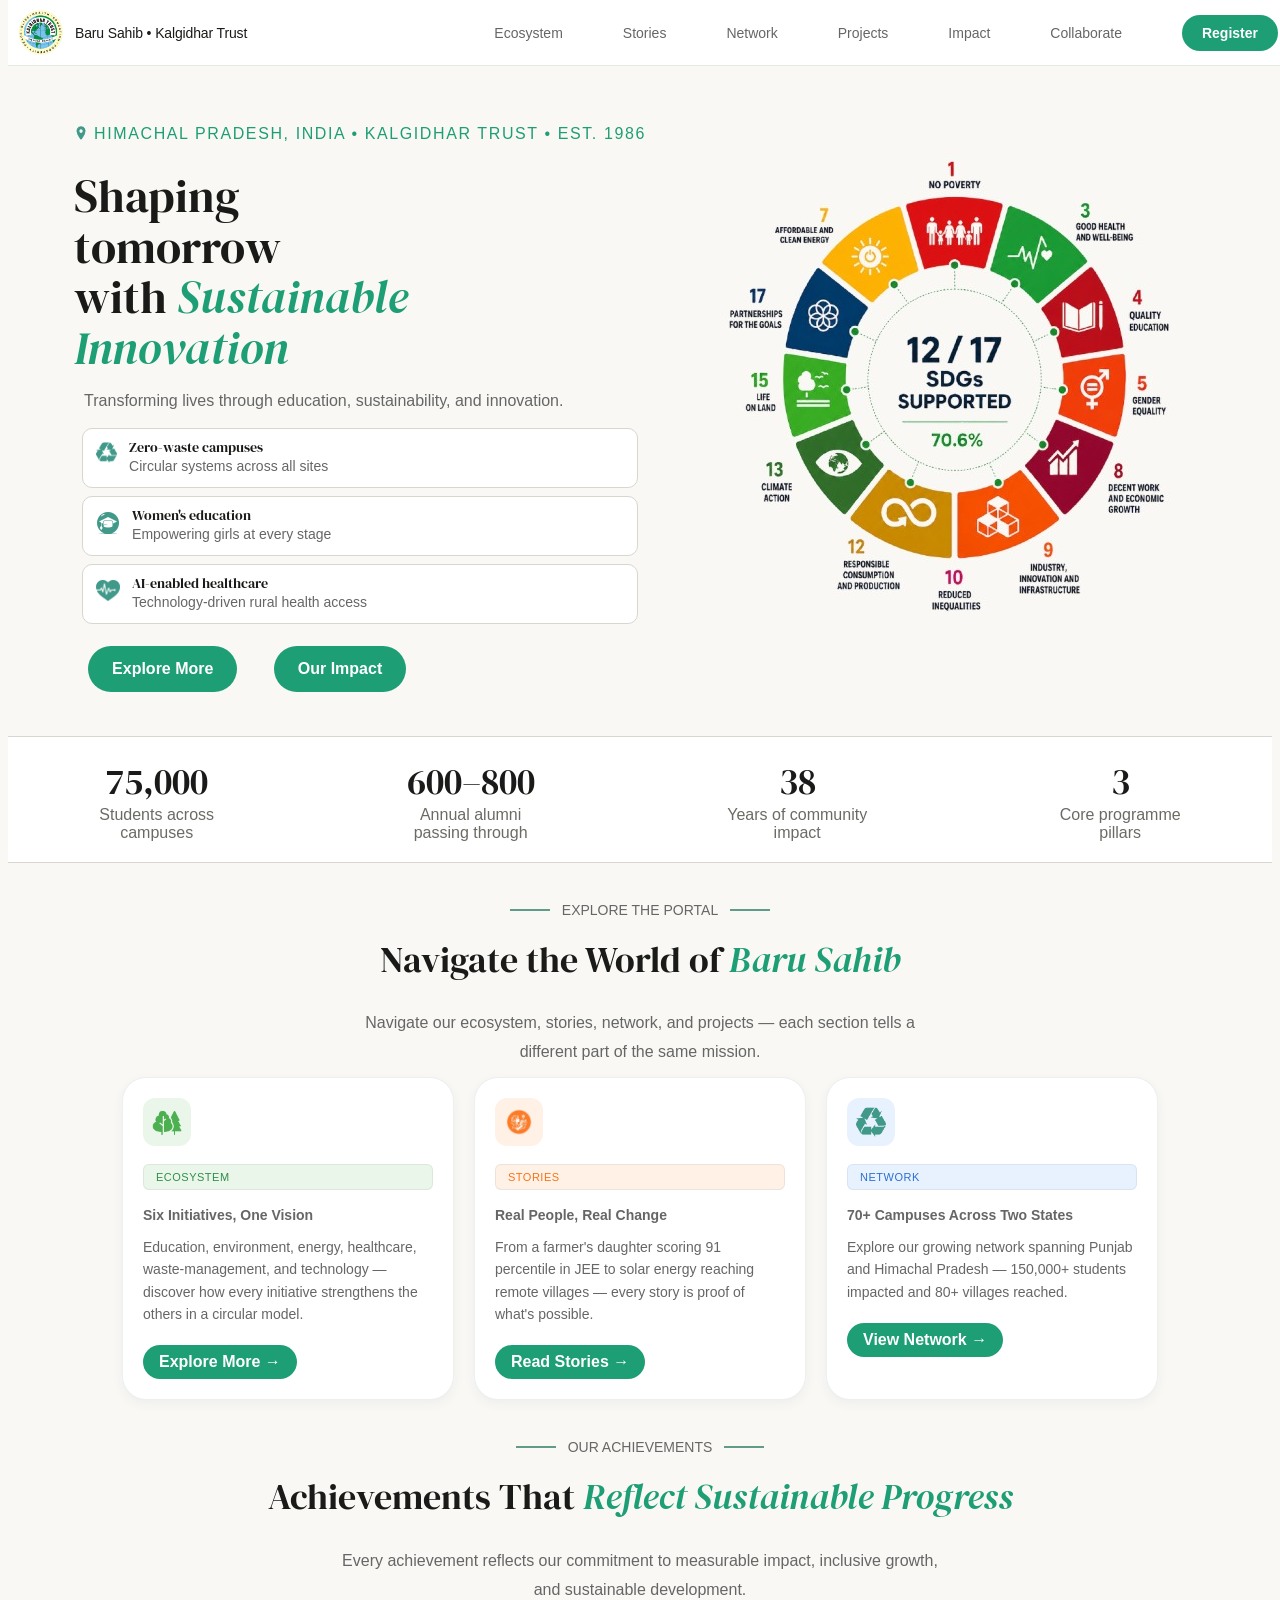
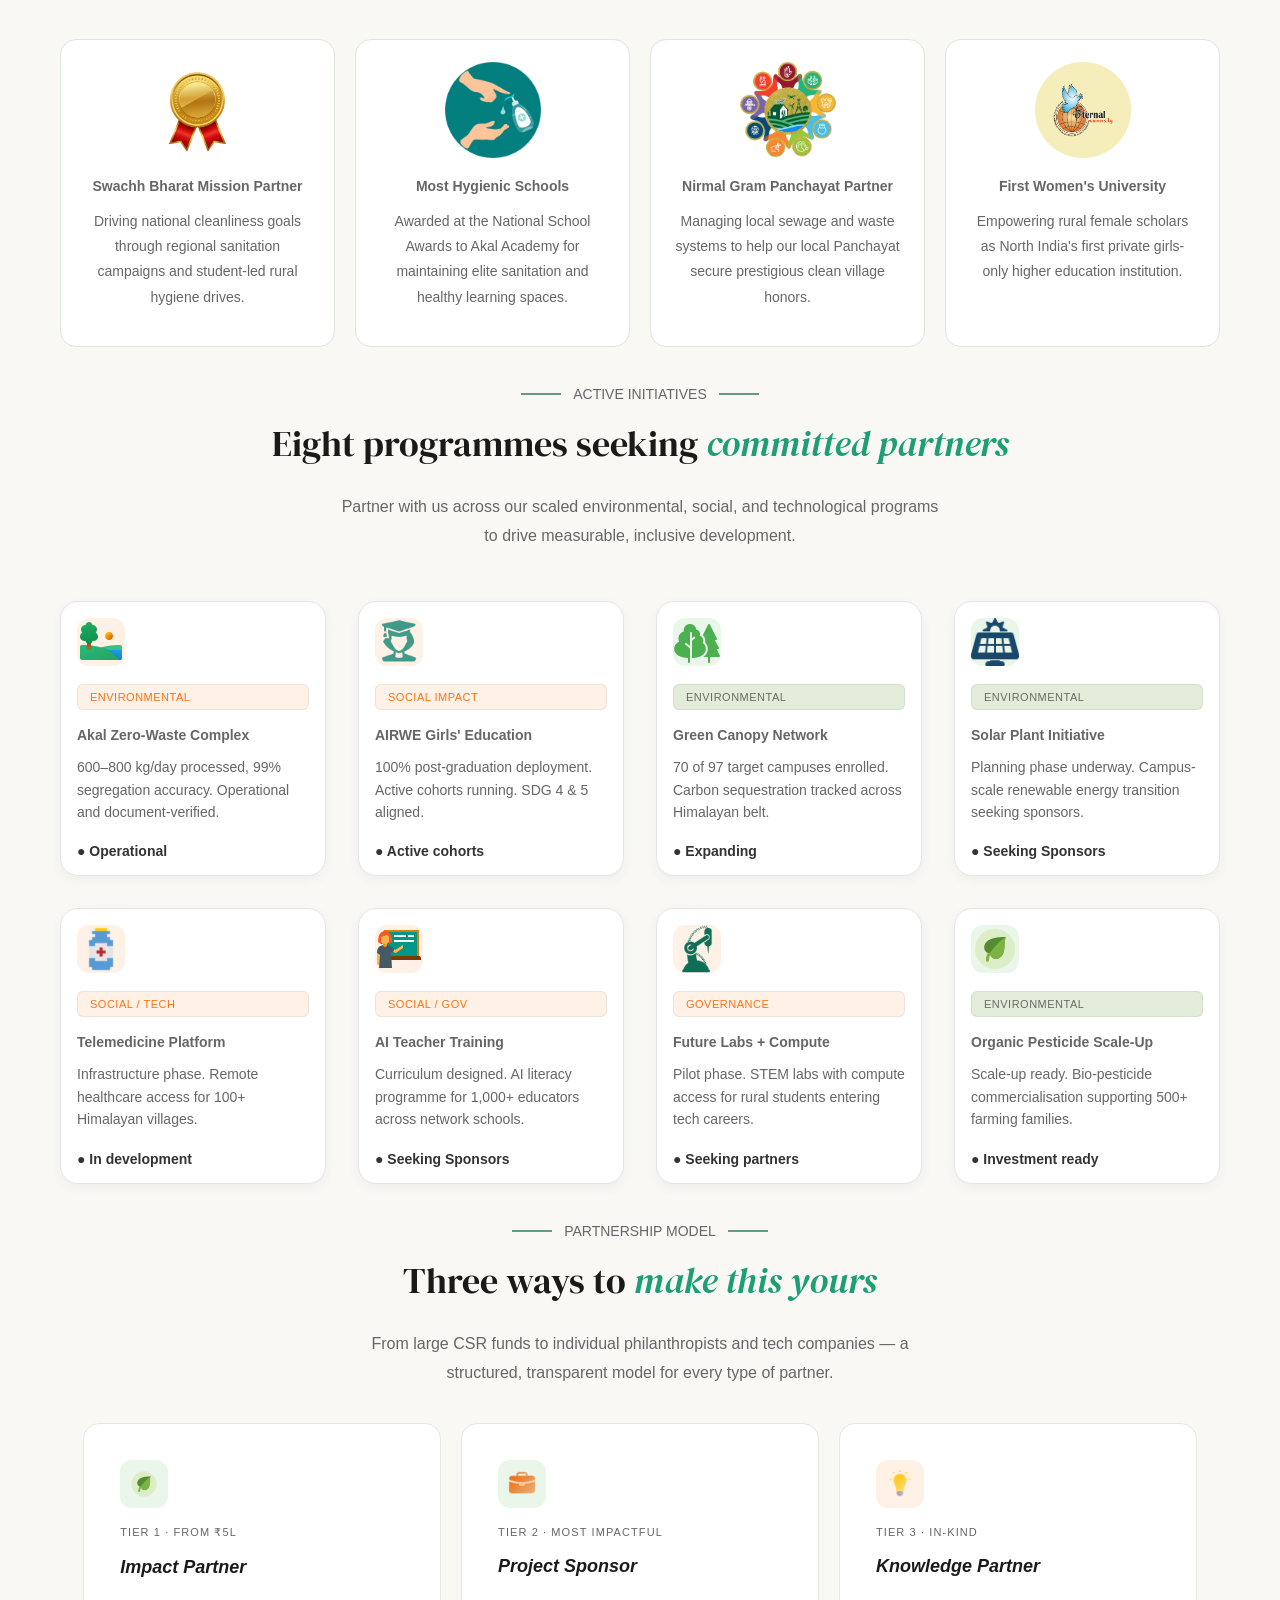
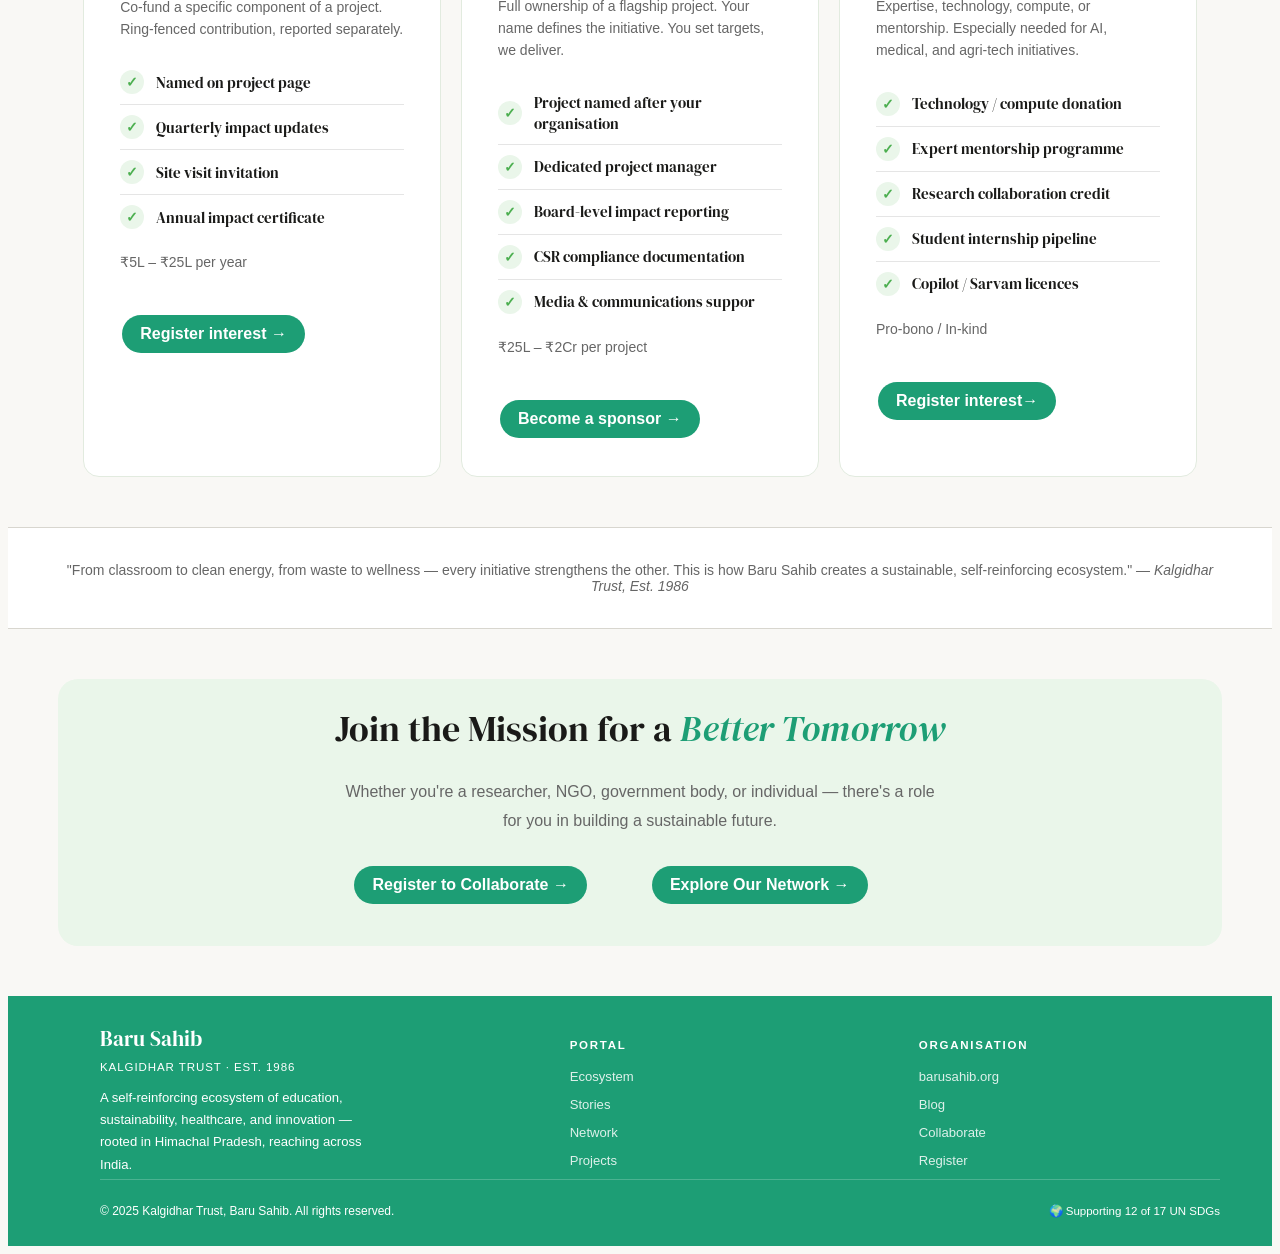
==== commit 5ee6a556: "Added Express backend with MongoDB registration API" ====
--- a/index.html
+++ b/index.html
@@ -22,9 +22,8 @@
                 <img src="./images/logo.png" alt="Baru Sahib Logo">
                 <h3>Baru Sahib • Kalgidhar Trust</h3>
             </div>
-            <div class="menu-btn" id="menuBtn">
-                ☰
-            </div>
+                 <div class="menu-btn" id="menuBtn">☰</div>
+
             <ul class="nav-links" id="navLinks">
                 <li><a href="./ecosystem/ecosystem.html">Ecosystem</a></li>
                 <li><a href="./stories/stories.html">Stories</a></li>
--- a/homepage.css
+++ b/homepage.css
@@ -234,15 +234,16 @@
 .container {
     width: 100%;
     margin: 0 auto;
+    max-width: 1200px;
     box-sizing: border-box;
     padding: 0 20px;
 }
 
 .hero-container {
     display: flex;
-    justify-content: space-between;
-    align-items: center;
-    gap: 12px;
+    justify-content: center;
+    align-items: center;
+    gap: 60px;
     /* margin-top: 10px; */
     background: #f9f8f5;
 }
@@ -938,15 +939,18 @@
         width: 100% !important;
     }
 }
- #explore-id {
-        padding: 10px 18px;
-        margin-bottom:2px !important
-    }
+
+#explore-id {
+    padding: 10px 18px;
+    margin-bottom: 2px !important
+}
+
 @media (max-width:425px) {
 
     .card-content {
         padding: 18px;
     }
+
     #explore-id {
 
         padding: 10px 18px;
@@ -1130,7 +1134,6 @@
 @media(max-width:498px) {
     .section-title {
         font-size: var(--fs-sm);
-        color: red
     }
 }
 
@@ -1192,7 +1195,7 @@
         margin: 20px auto;
         position: relative;
     }
-    }
+}
 
 .footer-brand-name {
     font-family: var(--font-heading);
@@ -1280,21 +1283,44 @@
         margin-top: 30px;
     }
 
+    .hero-left,
+    .hero-right {
+        flex: 1 1 100%;
+    }
+
     .hero-right img {
         width: 100%;
         height: auto;
     }
+
+    .metrics-kpis {
+        flex-wrap: wrap;
+        gap: 30px;
+    }
+
+    .metric-items {
+        font-size: 28px;
+    }
+
+    .portal-cards {
+        grid-template-columns: 1fr;
+    }
+    .card-btn{
+        align-self:center;
+    }
 }
 
 @media(max-width:992px) {
+    .hero-container {
+        gap: 30px;
+    }
+
+    .valley h1 {
+        font-size: 38px;
+    }
+
     .portal-cards {
         grid-template-columns: repeat(2, 1fr);
-    }
-}
-
-@media(max-width:768px) {
-    .portal-cards {
-        grid-template-columns: 1fr;
     }
 }
 
@@ -1304,7 +1330,14 @@
     display: block;
 }
 
-
+@media (max-width: 480px) {
+    .metrics-kpis {
+        gap: 20px;
+    }
+    .metric-items {
+        font-size: 24px;
+    }
+}
 
 
 
--- a/navbar.css
+++ b/navbar.css
@@ -36,7 +36,9 @@
 }
 
 /* NAVBAR */
-
+.container{
+    max-width:1200px;
+}
 nav {
     position: fixed;
     top: 0;
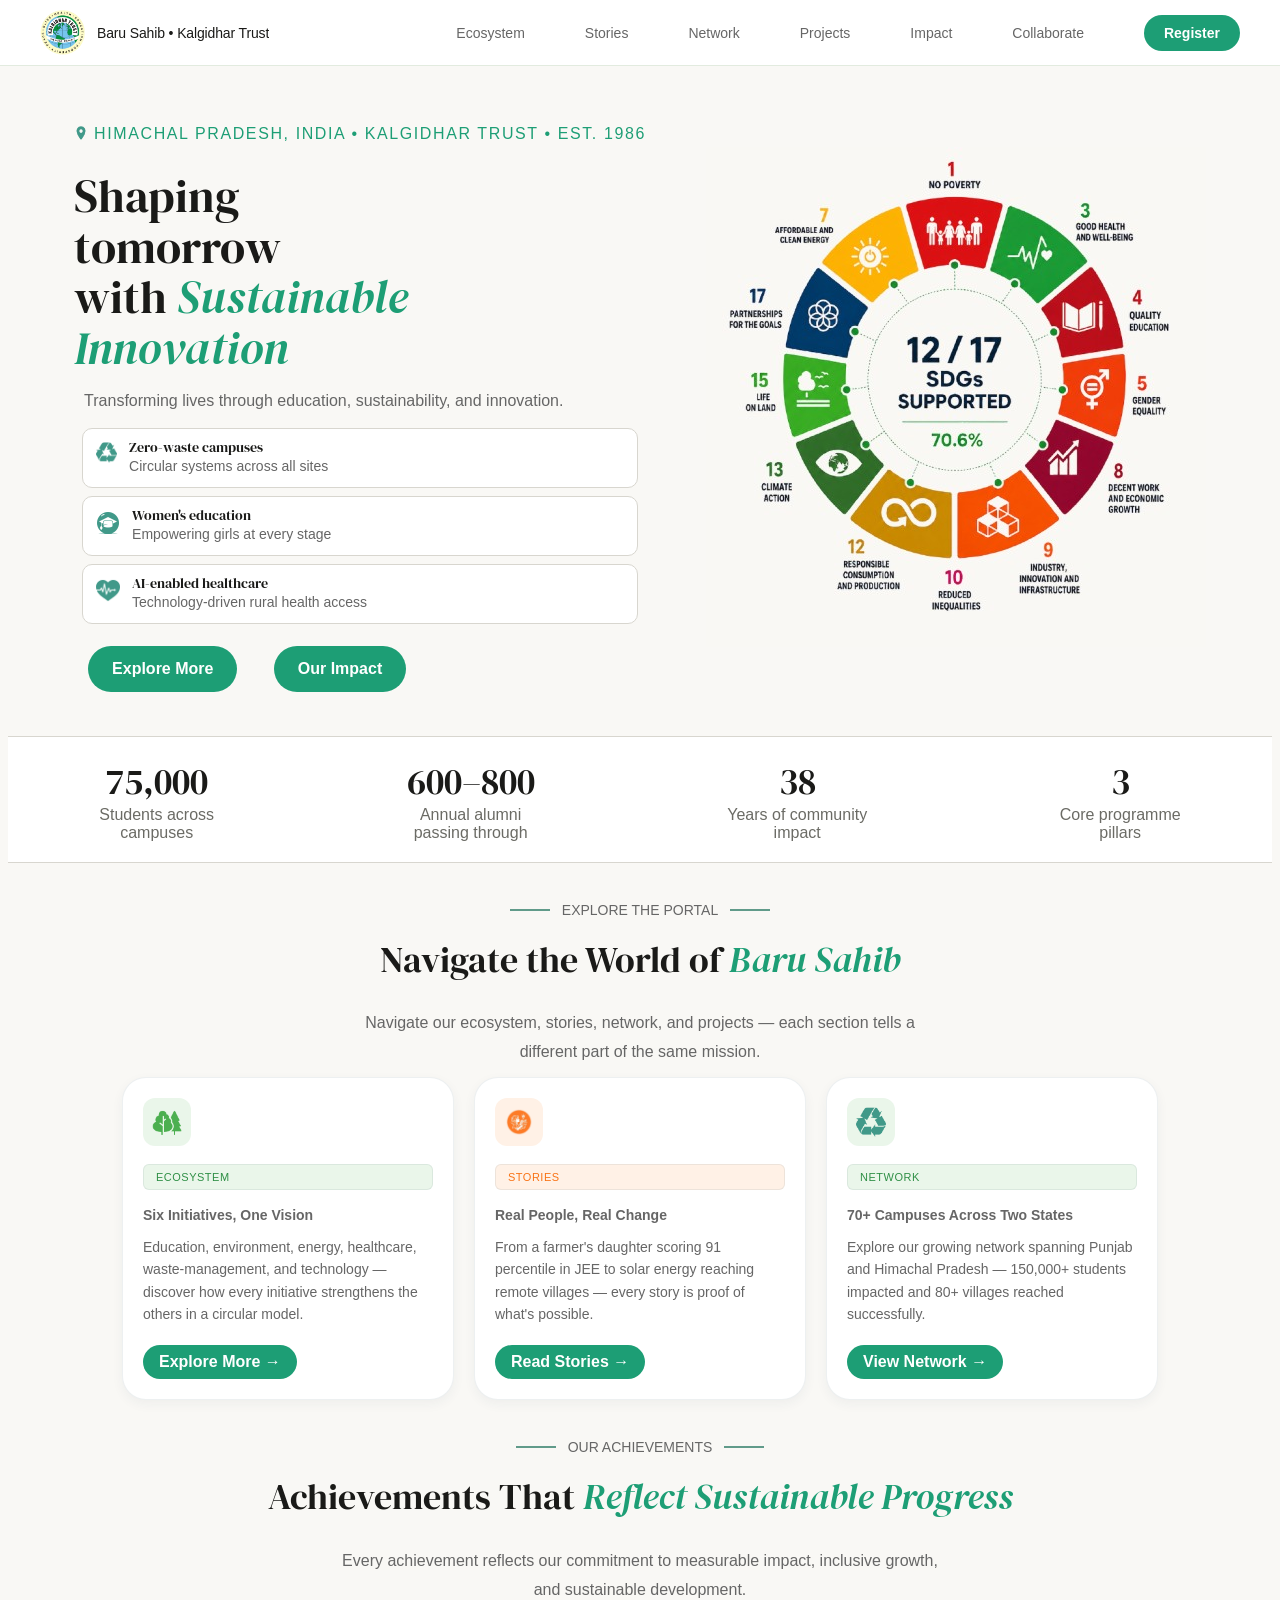
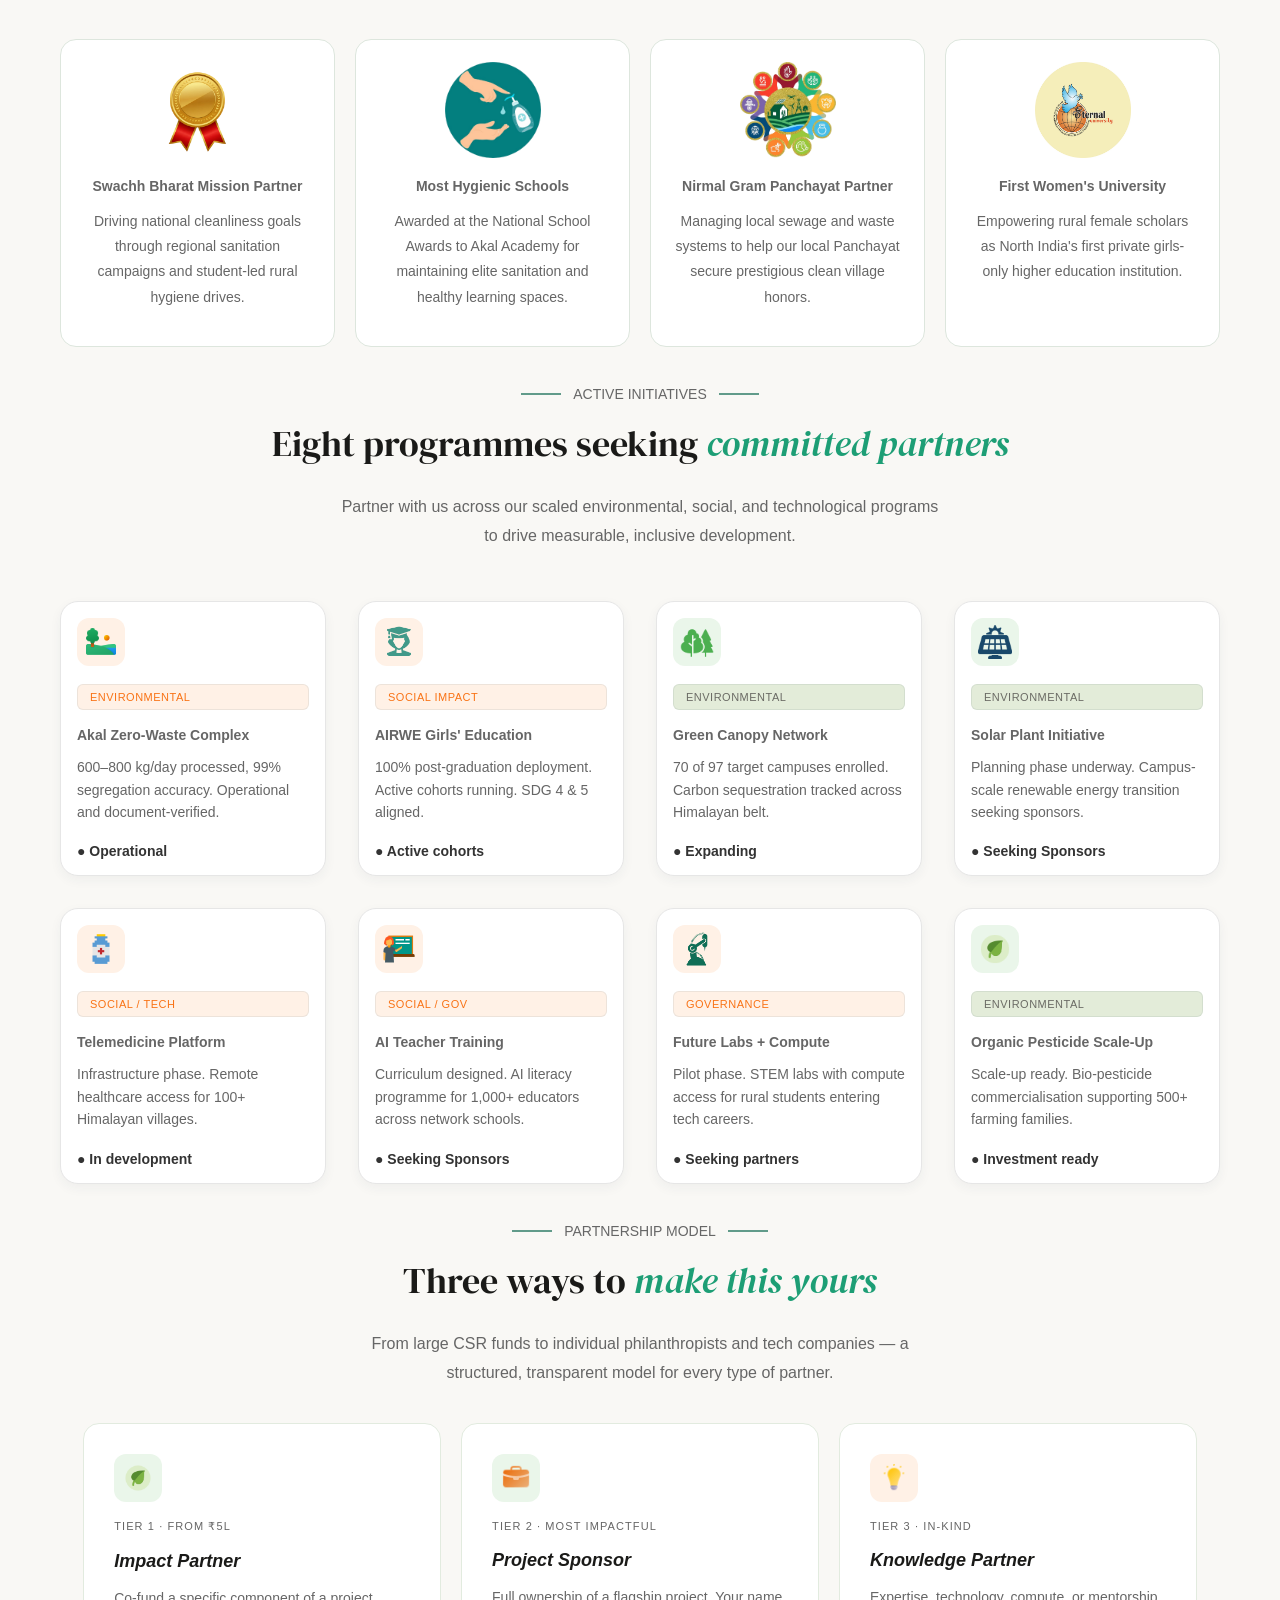
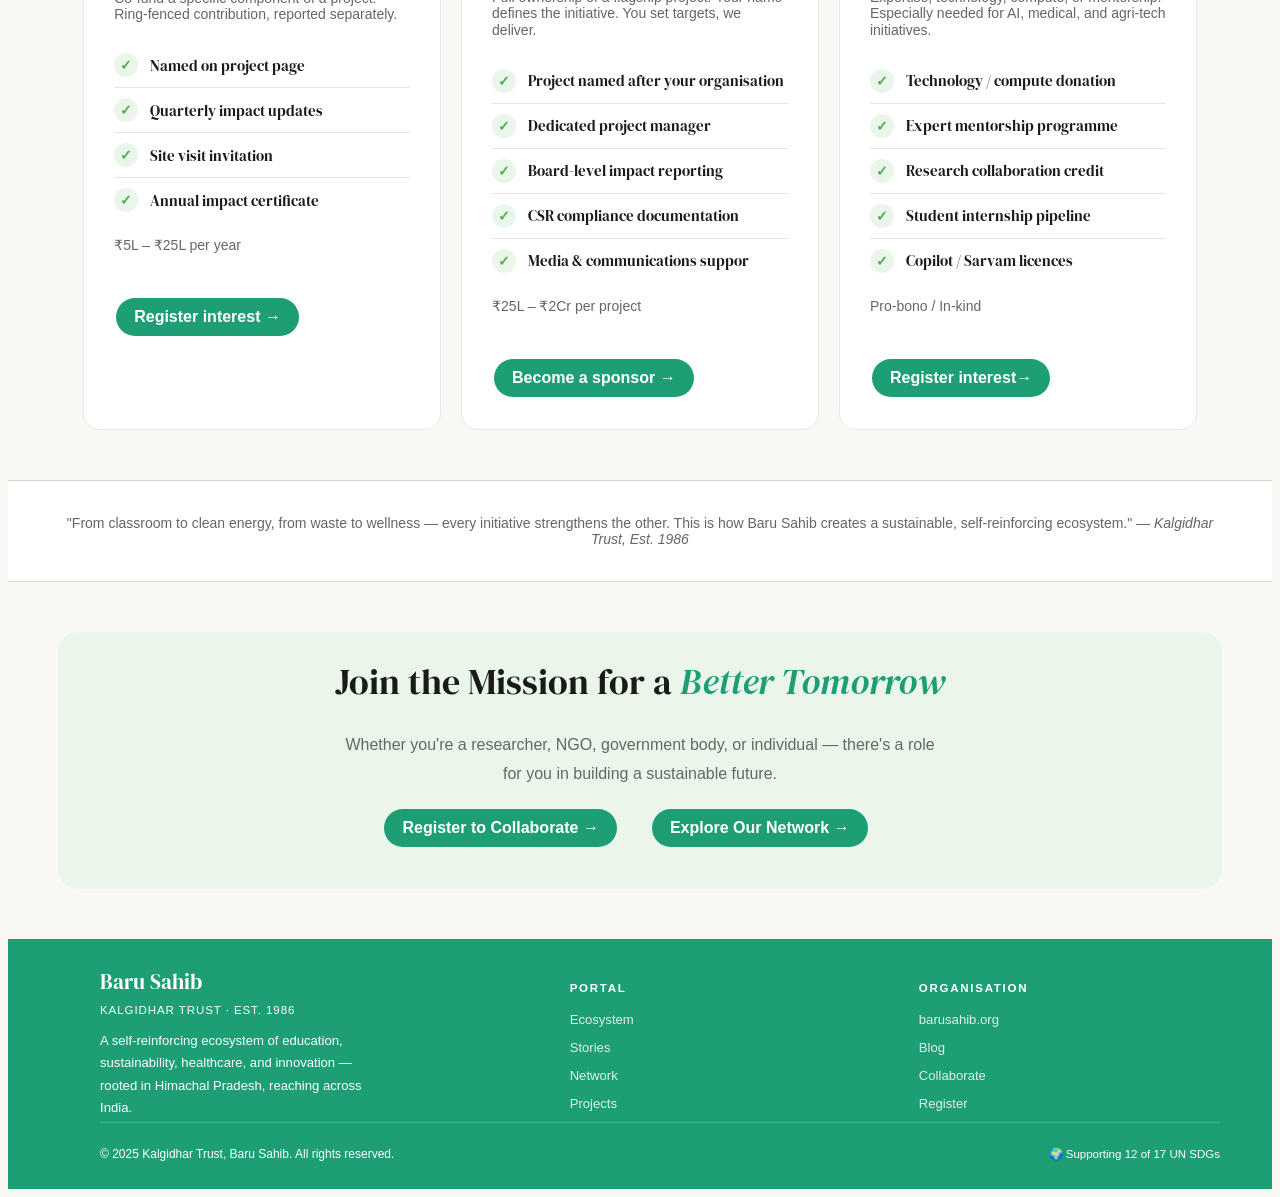
==== commit 4a114e5e: "Responsiveness improved" ====
--- a/index.html
+++ b/index.html
@@ -22,7 +22,7 @@
                 <img src="./images/logo.png" alt="Baru Sahib Logo">
                 <h3>Baru Sahib • Kalgidhar Trust</h3>
             </div>
-                 <div class="menu-btn" id="menuBtn">☰</div>
+            <div class="menu-btn" id="menuBtn">☰</div>
 
             <ul class="nav-links" id="navLinks">
                 <li><a href="./ecosystem/ecosystem.html">Ecosystem</a></li>
@@ -194,19 +194,18 @@
 
                     <!-- Card 3 -->
                     <div class="portal-card1">
-                        <div class="card-banner network-banner">
-                            <img class="story-img1" src="./images/recycle.png" alt="Stories-icon">
-                        </div>
-
-                        <div class="card-content">
-                            <div class="card-tag" id="NETWORK">
+                        <div class="card-banner ecosystem-banner">
+                            <img class="story-img" src="./images/recycle.png" alt="Stories-icon">
+                        </div>
+
+                        <div class="card-content">
+                            <div class="card-tag" id="ECOSYSTEM">
                                 NETWORK
                             </div>
                             <h3>70+ Campuses Across Two States</h3>
                             <p>
-                                Explore our growing network spanning Punjab and
-                                Himachal Pradesh — 150,000+ students impacted
-                                and 80+ villages reached.
+                                Explore our growing network spanning Punjab and Himachal Pradesh — 150,000+ students
+                                impacted and 80+ villages reached successfully.
                             </p>
                             <a href="../Baru Sahib/Network/network.html" class="card-btn ">
                                 View Network →
--- a/homepage.css
+++ b/homepage.css
@@ -550,7 +550,6 @@
     background: #ffffff;
     border: 1px solid rgba(35, 61, 77, 0.08);
     border-radius: 24px;
-
     width: 25%;
     transition: all 0.3s ease;
     box-shadow: 0 4px 12px rgba(35, 61, 77, 0.05);
@@ -558,7 +557,7 @@
     /* margin:30px;  */
 }
 
-.portal-card:hover {
+.portal-card1:hover {
     transform: translateY(-8px);
     box-shadow: 0 15px 35px rgba(35, 61, 77, 0.12);
 }
@@ -659,11 +658,9 @@
         text-align: center;
     }
 
-    .partnership-content,
-    card-btn {
+    .partnership-content{
         display: flex;
         flex-direction: column;
-        ;
         align-items: center;
         padding: 10px;
         gap: 0
@@ -679,7 +676,7 @@
     font-family: var(--font-body);
     align-items: center;
     align-self: flex-start;
-    gap: 8px;
+    gap: 1rem;
     text-decoration: none;
     padding: 0.5rem 1rem;
     border-radius: 3rem;
@@ -1005,9 +1002,9 @@
     text-align: left;
     border: 1.5px solid var(--border);
     border-radius: 16px;
-    padding: 36px;
+    padding: 30px;
     background: white;
-    transition: all 0.2s;
+    transition: all .5s;
     position: relative;
     overflow: hidden;
 }
@@ -1024,7 +1021,6 @@
 .partnership-content h3 {
     font-family: var(--font-body);
     font-size: var(--fs-lg);
-    ;
     font-style: italic;
     color: #1a1a18;
     font-weight: 600;
@@ -1033,7 +1029,7 @@
 .partner-paragraph {
     font-size: var(--fs-sm);
     color: var(--text-color);
-    line-height: 1.6;
+    line-height: 1.2;
     margin-bottom: 20px;
 }
 
@@ -1088,22 +1084,6 @@
 
 }
 
-/* 2 */
-/* for black to white text */
-.partnership-card:hover h3,
-.partnership-card:hover p,
-.partnership-card:hover li,
-.partnership-card:hover .partnership-label,
-.partnership-card:hover .partnership-price {
-    color: black;
-}
-
-/* for border-color */
-.partnership-card:hover .partnership-features li,
-.partnership-card:hover .partnership-features1 li {
-    border-bottom-color: rgba(255, 255, 255, 0.2);
-}
-
 /* for check icon color */
 .partnership-card:hover .list-check {
     background: white;
@@ -1114,7 +1094,7 @@
 .partnership-card:hover {
     background: #eaf6ea;
     color: black;
-    transform: translateY(-10px);
+    transform: translateY(-2px);
 }
 
 /* last-section */
@@ -1139,7 +1119,7 @@
 
 
 .space {
-    margin: 30px 60px 0px 0px;
+    margin: 20px 30px ;
 }
 
 /* Footer */
@@ -1305,8 +1285,9 @@
     .portal-cards {
         grid-template-columns: 1fr;
     }
-    .card-btn{
-        align-self:center;
+
+    .card-btn {
+        align-self: center;
     }
 }
 
@@ -1325,7 +1306,7 @@
 }
 
 .portal-card img {
-    width: 100%;
+    width: 70%;
     height: auto;
     display: block;
 }
@@ -1334,6 +1315,7 @@
     .metrics-kpis {
         gap: 20px;
     }
+
     .metric-items {
         font-size: 24px;
     }
--- a/navbar.css
+++ b/navbar.css
@@ -1,7 +1,6 @@
 :root {
     --font-body: "DM Sans", sans-serif;
     --font-heading: 'DM Serif Display', serif;
-    /* --font-accent: "Playfair Display", serif; */
     --fs-heading: 16px;
     --fs-main-heading: 36px;
     --main-heading-color: #1a1a18;
@@ -23,7 +22,6 @@
     --black-color: rgb(26, 26, 24);
     --white: rgba(255, 255, 255, 0.6);
     --white-color: white;
-    ;
 }
 
 html {
@@ -32,16 +30,18 @@
 
 body {
     max-width: 100vw;
-    padding-top: 80px;
-}
-
-/* NAVBAR */
-.container{
-    max-width:1200px;
-}
+    padding-top: clamp(70px, 9vw, 80px);
+    overflow-x: hidden;
+}
+
+.container {
+    max-width: 1200px;
+}
+
 nav {
     position: fixed;
     top: 0;
+    left: 0;
     z-index: 1000;
     background: rgba(255, 255, 255, 0.96);
     backdrop-filter: blur(12px);
@@ -54,7 +54,7 @@
     font-size: var(--fs-heading);
     width: 100%;
     margin: 0 auto;
-    padding: 10px;
+    padding: 10px clamp(14px, 4vw, 40px);
     box-sizing: border-box;
 }
 
@@ -63,11 +63,13 @@
     align-items: center;
     gap: 12px;
     text-decoration: none;
+    min-width: 0;
 }
 
 .logo img {
     width: 45px;
     height: 45px;
+    flex-shrink: 0;
 }
 
 .logo h3 {
@@ -76,6 +78,9 @@
     font-weight: 500;
     color: #1a1a18;
     letter-spacing: -0.01em;
+    white-space: nowrap;
+    overflow: hidden;
+    text-overflow: ellipsis;
 }
 
 .nav-links {
@@ -93,6 +98,7 @@
     font-family: var(--font-body);
     font-size: var(--fs-subheading);
     transition: 0.3s ease;
+    white-space: nowrap;
 }
 
 .nav-links a:hover {
@@ -118,24 +124,10 @@
     cursor: pointer;
 }
 
-/* Mobile */
-
-@media (max-width: 768px) {
-    .menu-btn {
-        display: block;
-    }
-
-    .nav-links {
-        display: none;
-    }
-}
-
-/* Footer */
 .site-footer {
     background: var(--span-color);
     padding: 28px;
 }
-
 
 .footer-col {
     min-width: 0;
@@ -153,7 +145,6 @@
     gap: 48px;
     color: var(--white-color);
     margin-left: 40px;
-    /* margin-bottom: 32px; */
 }
 
 .footer-brand-name {
@@ -186,7 +177,6 @@
     text-transform: uppercase;
     color: var(--white-color);
     margin-bottom: 16px;
-    /* margin-left: 36px */
 }
 
 .footer-col ul {
@@ -216,10 +206,11 @@
     padding-top: 24px;
     display: flex;
     justify-content: space-between;
-    /* fixed: was gap: 500px which broke on small screens */
     align-items: center;
     font-size: 0.75rem;
     color: var(--white-color);
+    flex-wrap: wrap;
+    gap: 10px;
 }
 
 .footer-sdg-badge {
@@ -229,14 +220,52 @@
     color: var(--white-color);
 }
 
-/* @media (min-width:375px) {
+@media (max-width: 1200px) {
+    .nav-links {
+        gap: clamp(20px, 4vw, 60px);
+    }
+}
+
+@media (max-width: 992px) {
+    .nav-links {
+        gap: 22px;
+    }
+
+    .logo h3 {
+        max-width: 160px;
+    }
+
     .footer-content {
-        grid-template-columns: repeat(2, 1fr);
+        margin-left: 0;
         gap: 32px;
-        margin-left: 0;
-    }
-} */
-@media(max-width:768px) {
+    }
+}
+
+@media (max-width: 768px) {
+    .menu-btn {
+        display: block;
+
+    }
+
+    .nav-links {
+        display: none;
+    }
+
+    .nav-links.active {
+        display: flex;
+        flex-direction: column;
+        position: absolute;
+        top: 100%;
+        width: 20%;
+        background: #f9f8f5;
+        padding: 20px 10px;
+        right: 15px;
+        width: 200px;
+        flex-wrap: wrap;
+        border-radius: 16px;
+        box-shadow: 0 20px 50px rgba(0, 0, 0, .12);
+
+    }
 
     .footer-content {
         display: flex;
@@ -255,4 +284,51 @@
         gap: 10px;
         text-align: center;
     }
+
+    .footer-brand-desc {
+        max-width: 100%;
+    }
+}
+
+@media (max-width: 480px) {
+    nav {
+        padding: 8px 14px;
+    }
+
+    .logo img {
+        width: 36px;
+        height: 36px;
+    }
+
+    .logo h3 {
+        font-size: 12px;
+        max-width: 130px;
+    }
+
+    .menu-btn {
+        font-size: 26px;
+    }
+
+    .site-footer {
+        padding: 24px 16px;
+    }
+
+    .footer-brand-name {
+        font-size: 1.1rem;
+    }
+}
+
+@media (max-width: 360px) {
+    .logo h3 {
+        max-width: 100px;
+        font-size: 11px;
+    }
+
+    nav {
+        padding: 8px 10px;
+    }
+
+    .footer-bottom span {
+        font-size: 0.68rem;
+    }
 }
--- a/ecosystem/ecosystem.css
+++ b/ecosystem/ecosystem.css
@@ -42,6 +42,7 @@
     padding: 0;
     background: #f9f8f5;
     color: #6b6b65;
+    overflow-x: hidden;
 }
 
 p {
@@ -50,78 +51,7 @@
     color: var(--text-color);
 }
 
-/* header {
-    position: sticky;
-    top: 0;
-    z-index: 100;
-    border-bottom: 1px solid var(--border);
-}
-
-nav {
-    display: flex;
-    align-items: center;
-    justify-content: space-between;
-    padding: 16px 40px;
-}
-
-.logo {
-    display: flex;
-    align-items: center;
-    gap: 12px;
-}
-
-.logo img {
-    width: 45px;
-    height: 45px;
-}
-
-.logo h3 {
-    margin: 0;
-    font-size: var(--fs-subheading);
-    font-weight: 500;
-    color: #1a1a18;
-    letter-spacing: -0.01em;
-}
-
-.nav-links {
-    display: flex;
-    align-items: center;
-    gap: 32px;
-    list-style: none;
-    margin: 0;
-    padding: 0;
-}
-
-.nav-links a {
-    text-decoration: none;
-    color: var(--text-color);
-    font-family: var(--font-body);
-    font-size: var(--fs-subheading);
-    transition: color 0.3s ease;
-}
-
-.nav-links a:hover {
-    color: var(--span-color);
-    font-weight: 600;
-}
-
-.btn-register {
-    background: var(--span-color);
-    color: white !important;
-    padding: 10px 20px;
-    border-radius: 999px;
-    font-weight: 600;
-}
-
-.btn-register:hover {
-    background: var(--dark-green-color) !important;
-}
-
-.menu-btn {
-    display: none;
-    font-size: 30px;
-    cursor: pointer;
-} */
+
 
 .container {
     width: 100%;
@@ -137,7 +67,7 @@
 
 .section-title {
     text-align: center;
-    /* margin-bottom: 40px; */
+    
 }
 
 .section-eyebrow {
@@ -167,8 +97,8 @@
 
 .section-heading {
     font-family: var(--font-heading);
-    font-size: var(--fs-main-heading);
-    line-height: 1.1;
+    font-size: clamp(26px, 5vw, var(--fs-main-heading));
+    line-height: 1.15;
     color: var(--main-heading-color);
     font-weight: 400;
     margin-top: 0;
@@ -179,13 +109,13 @@
     font-family: var(--font-heading);
     font-style: italic;
     color: #1d9e75;
-    font-size: 36px;
+    font-size: clamp(26px, 5vw, 36px);
 }
 
 .section-subheading {
     max-width: 600px;
     margin: 0 auto;
-    font-size: 16px;
+    font-size: clamp(14px, 2.2vw, 16px);
     line-height: 1.8;
     color: #666;
     font-family: var(--font-body);
@@ -196,7 +126,7 @@
     width: 30px;
 }
 
-/* Shared base styles for all diagram cards */
+
 
 .Ecosystem-items {
     display: flex;
@@ -288,10 +218,10 @@
 
 .buttons {
     display: flex;
+    flex-direction: row;
     justify-content: center;
     flex-wrap: wrap;
-    gap: 20px;
-    margin: 10px auto;
+    
 }
 
 .btn-explore {
@@ -304,7 +234,7 @@
     color: white;
     font-size: var(--fs-body);
     font-weight: 600;
-    margin: 30px;
+    margin: 30px 10px;
 
 }
 
@@ -376,7 +306,7 @@
 
 #background {
     background: #eaf6ea;
-    /* margin: 50px 32px; */
+    
 }
 
 .sdg-grid {
@@ -384,7 +314,7 @@
     flex-wrap: wrap;
     gap: 12px;
     justify-content: center;
-    margin: 6px 32px;
+    margin: 6px 0;
     padding: 20px 0;
 
 }
@@ -409,19 +339,19 @@
     box-shadow: 0 2px 8px rgba(29, 158, 117, 0.15);
 }
 
-/* Quote band */
+
 .quote-band {
     background: var(--background);
     border-top: 0.5px solid #d8d6cf;
     border-bottom: 0.5px solid #d8d6cf;
-    padding: 28px 30px;
+    padding: 28px 20px;
     text-align: center;
-    margin: 20px
+    margin: 20px 0;
 }
 
 .quote-text {
     font-family: var(--font-heading);
-    font-size: 17px;
+    font-size: clamp(14px, 2.5vw, 17px);
     font-style: italic;
     color: var(--text-color);
     line-height: 1.7;
@@ -430,7 +360,7 @@
     margin: 0 auto;
 }
 
-/* Footer */
+
 .site-footer {
     background: var(--span-color);
     padding: 28px;
@@ -442,7 +372,7 @@
     gap: 48px;
     color: var(--white-color);
     margin-left: 40px;
-    /* margin-bottom: 32px; */
+    
 }
 
 .footer-brand-name {
@@ -475,7 +405,7 @@
     text-transform: uppercase;
     color: var(--white-color);
     margin-bottom: 16px;
-    /* margin-left: 36px */
+    
 }
 
 .footer-col ul {
@@ -505,7 +435,7 @@
     padding-top: 24px;
     display: flex;
     justify-content: space-between;
-    /* fixed: was gap: 500px which broke on small screens */
+    
     align-items: center;
     font-size: 0.75rem;
     color: var(--white-color);
@@ -524,15 +454,34 @@
     gap: 24px;
 }
 
+
+
+
+@media (max-width: 1200px) {
+    .container {
+        max-width: 960px;
+    }
+}
+
+
 @media(max-width:992px) {
     .eco-grid {
         grid-template-columns: repeat(2, 1fr);
     }
 
-}
+    .footer-content {
+        grid-template-columns: 1fr 1fr;
+        margin-left: 0;
+        row-gap: 32px;
+    }
+
+    .footer-content>div:first-child {
+        grid-column: 1 / -1;
+    }
+}
+
 
 @media (max-width:768px) {  
- 
         .eco-card {
             display: flex;
             flex-direction: column;
@@ -541,8 +490,8 @@
             gap:10px;
             padding:10px
         }
-        eco-grid {
-        grid-template-columns: 1fr;
+        .eco-grid {
+        grid-template-columns: repeat(2, 1fr);
     }
       .nav {
         padding: 16px 20px;
@@ -558,6 +507,24 @@
     .buttons{
         margin:0;
         gap:10px
+    }
+
+    .container {
+        padding: 0 16px;
+    }
+
+    .sdg-grid {
+        margin: 6px 0;
+        padding: 12px 0;
+    }
+
+    .sdg-badge {
+        font-size: 12px;
+        padding: 7px 14px;
+    }
+
+    .site-footer {
+        padding: 28px 20px;
     }
 }
 
@@ -628,13 +595,12 @@
     text-transform: uppercase;
     font-weight: 600;
     color: var(--dark-green-color);
-    /* margin-bottom: 4px */
+    
 }
 
 .eco-icon {
     font-size: 2.4rem;
     display: flex;
-    justify-content: center;
     align-items: center;
 }
 
@@ -737,7 +703,9 @@
     border: 1px solid purple;
     box-shadow: 0 4px 12px rgba(35, 61, 77, 0.05);
 }
-@media (max-width:426px) {
+
+
+@media (max-width:600px) {
 .eco-grid{
     display:flex;
     flex-direction: column;
@@ -758,5 +726,59 @@
         align-items: center;
     }
 .btn-explore{
-    margin:1rem
-}}+    margin:1rem;
+    width: 85%;
+    text-align: center;
+    justify-content: center;
+}
+
+    .footer-content {
+        grid-template-columns: 1fr;
+        margin-left: 0;
+        gap: 28px;
+        text-align: center;
+    }
+
+    .footer-brand-desc {
+        max-width: 100%;
+        margin: 0 auto;
+    }
+
+    .footer-col ul {
+        display: inline-block;
+        text-align: center;
+    }
+
+    .quote-band {
+        padding: 22px 16px;
+    }
+
+    .container {
+        padding: 0 14px;
+    }
+}
+
+
+@media (max-width:380px) {
+    .eco-icon {
+        font-size: 2rem;
+    }
+
+    .airwe h3,
+    .Canopy h3,
+    .Solar h3,
+    .AI-hospital h3,
+    .Zero-waste h3,
+    .Future-labs h3 {
+        font-size: 1.4rem;
+    }
+
+    .eco-card {
+        padding: 22px 16px;
+    }
+
+    .sdg-badge {
+        font-size: 11px;
+        padding: 6px 12px;
+    }
+}
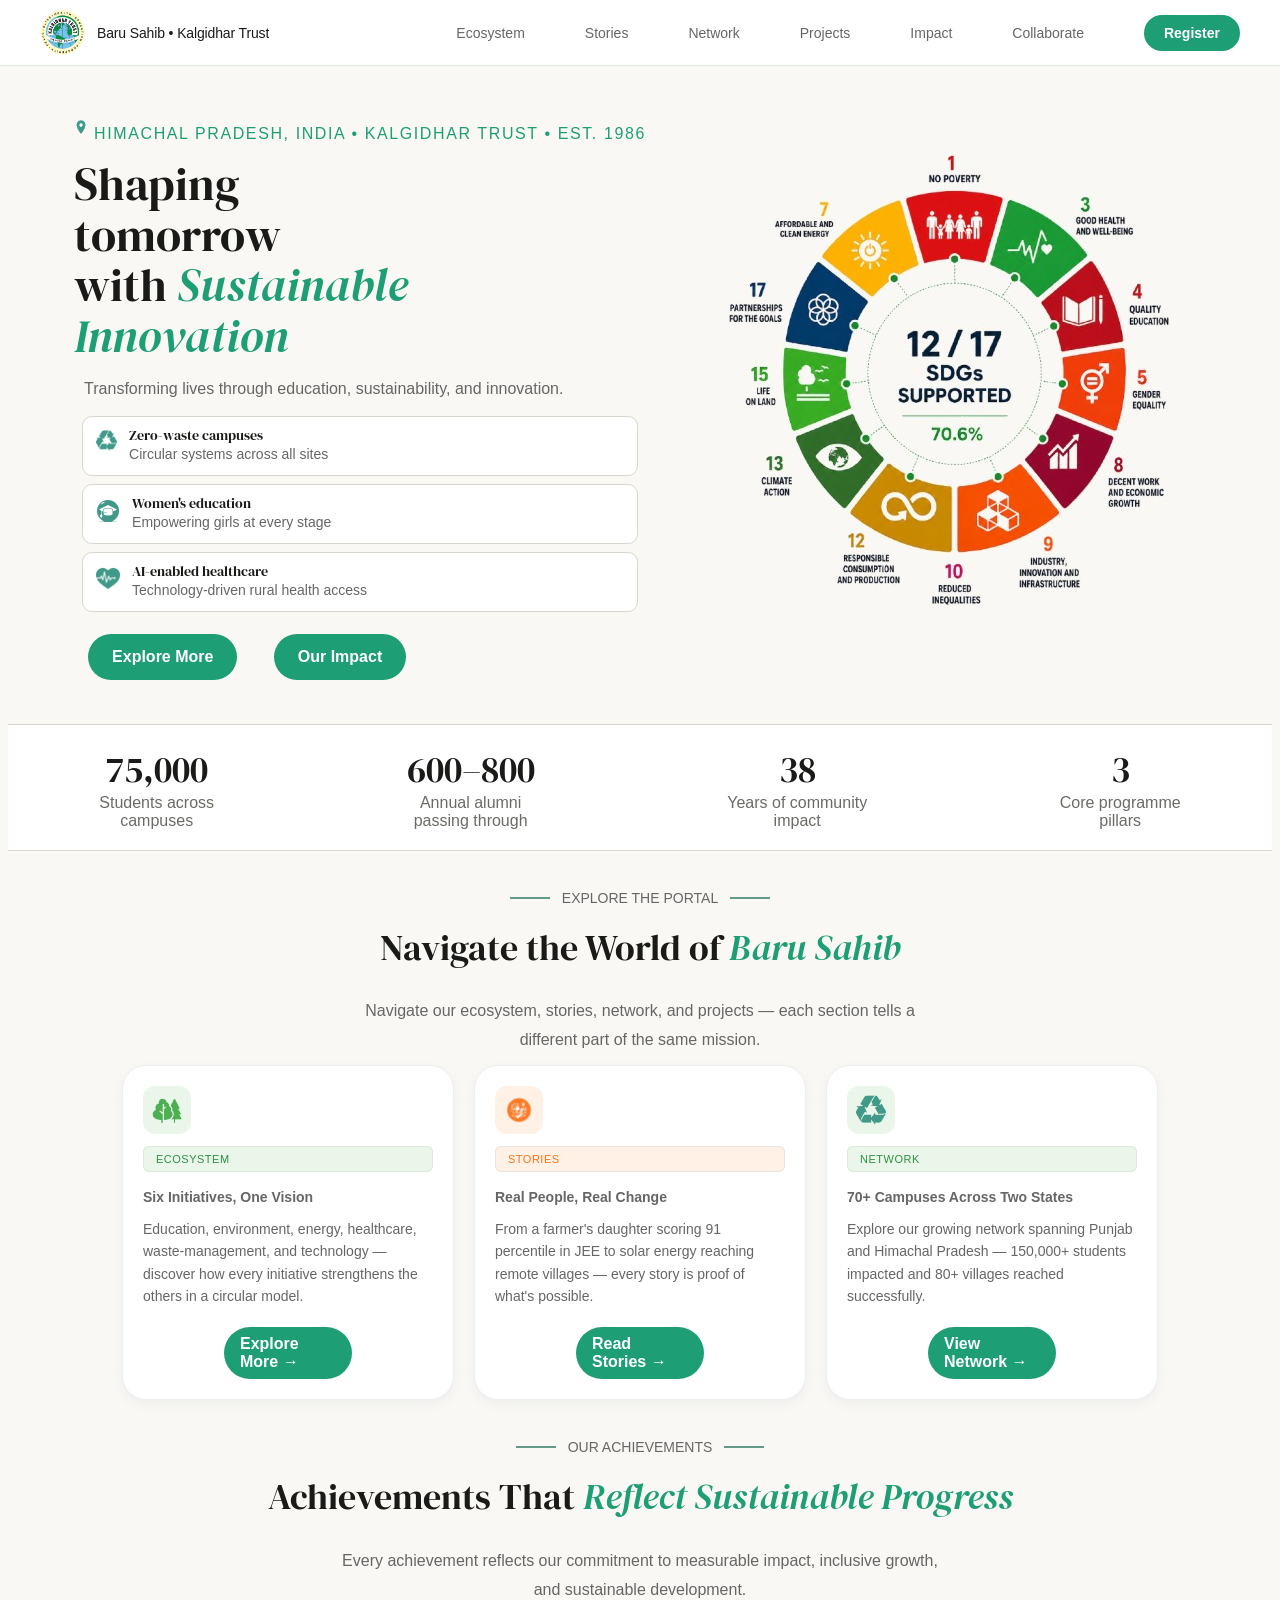
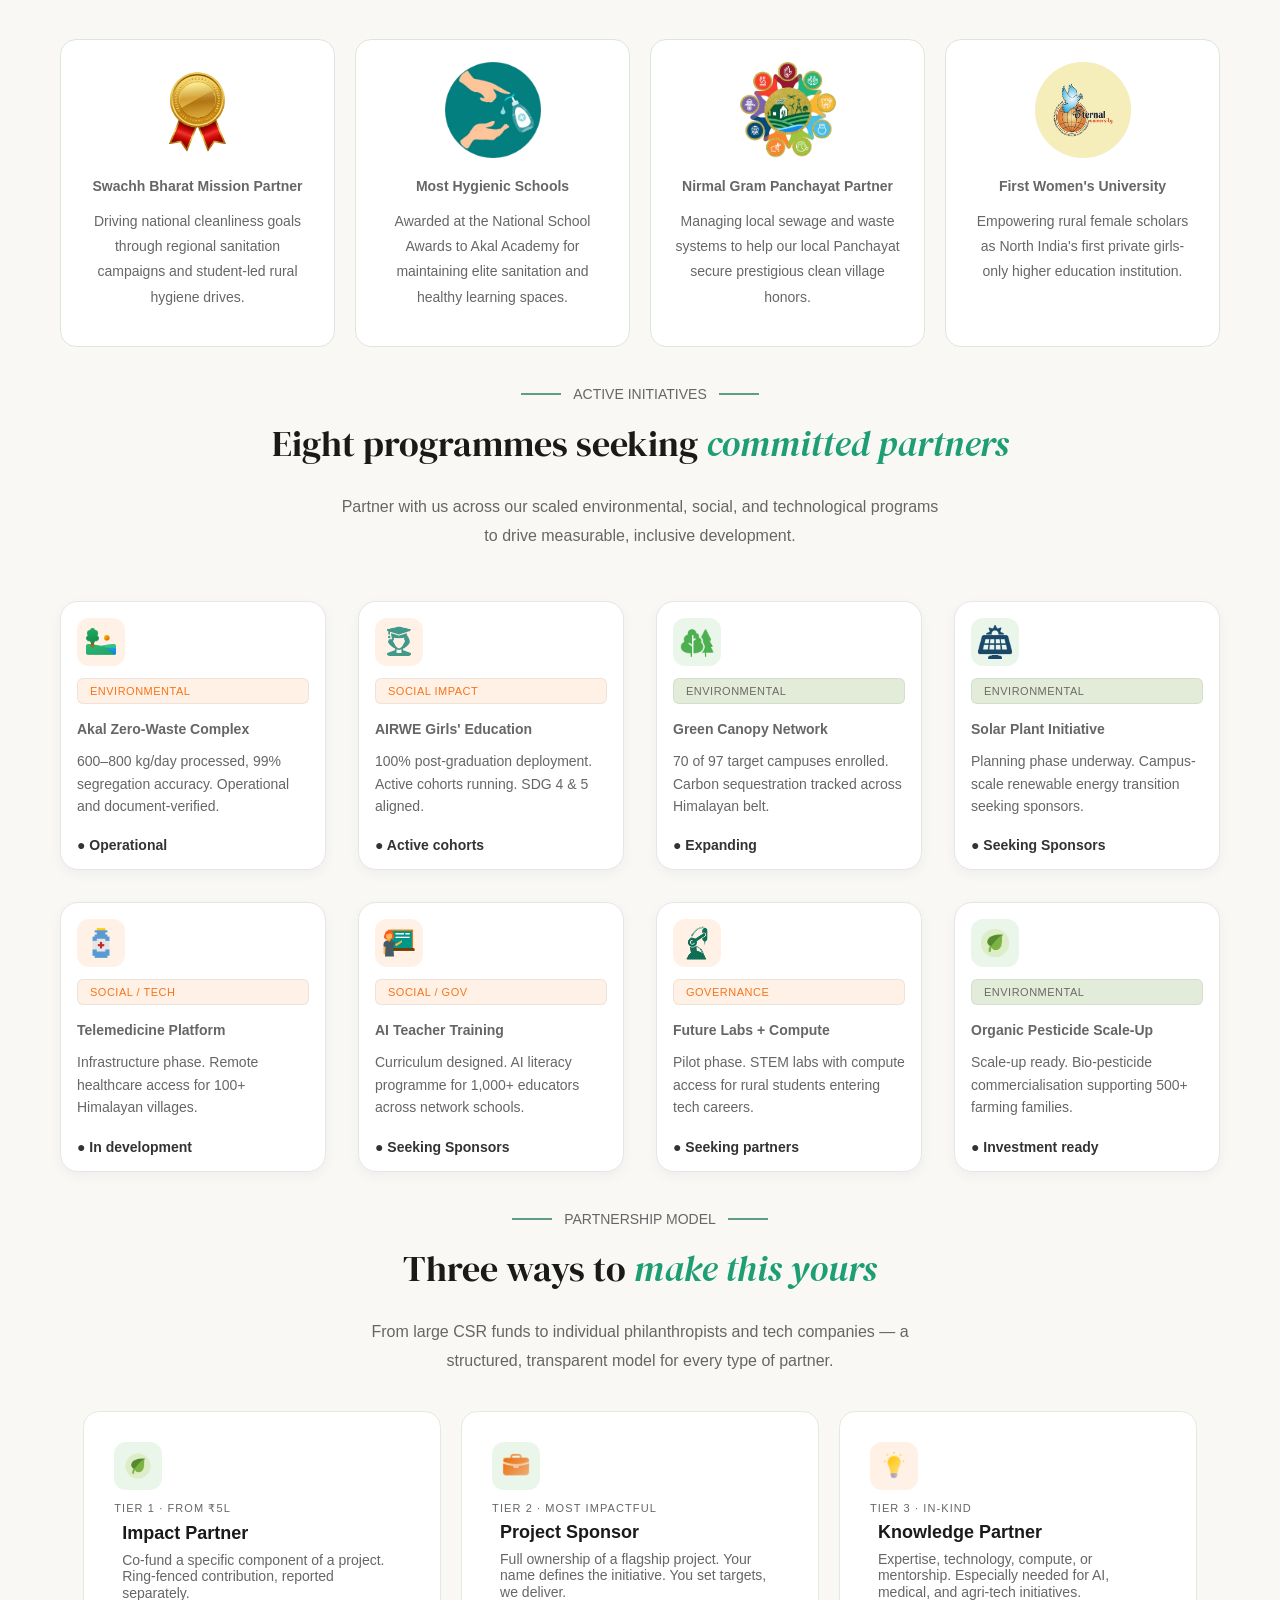
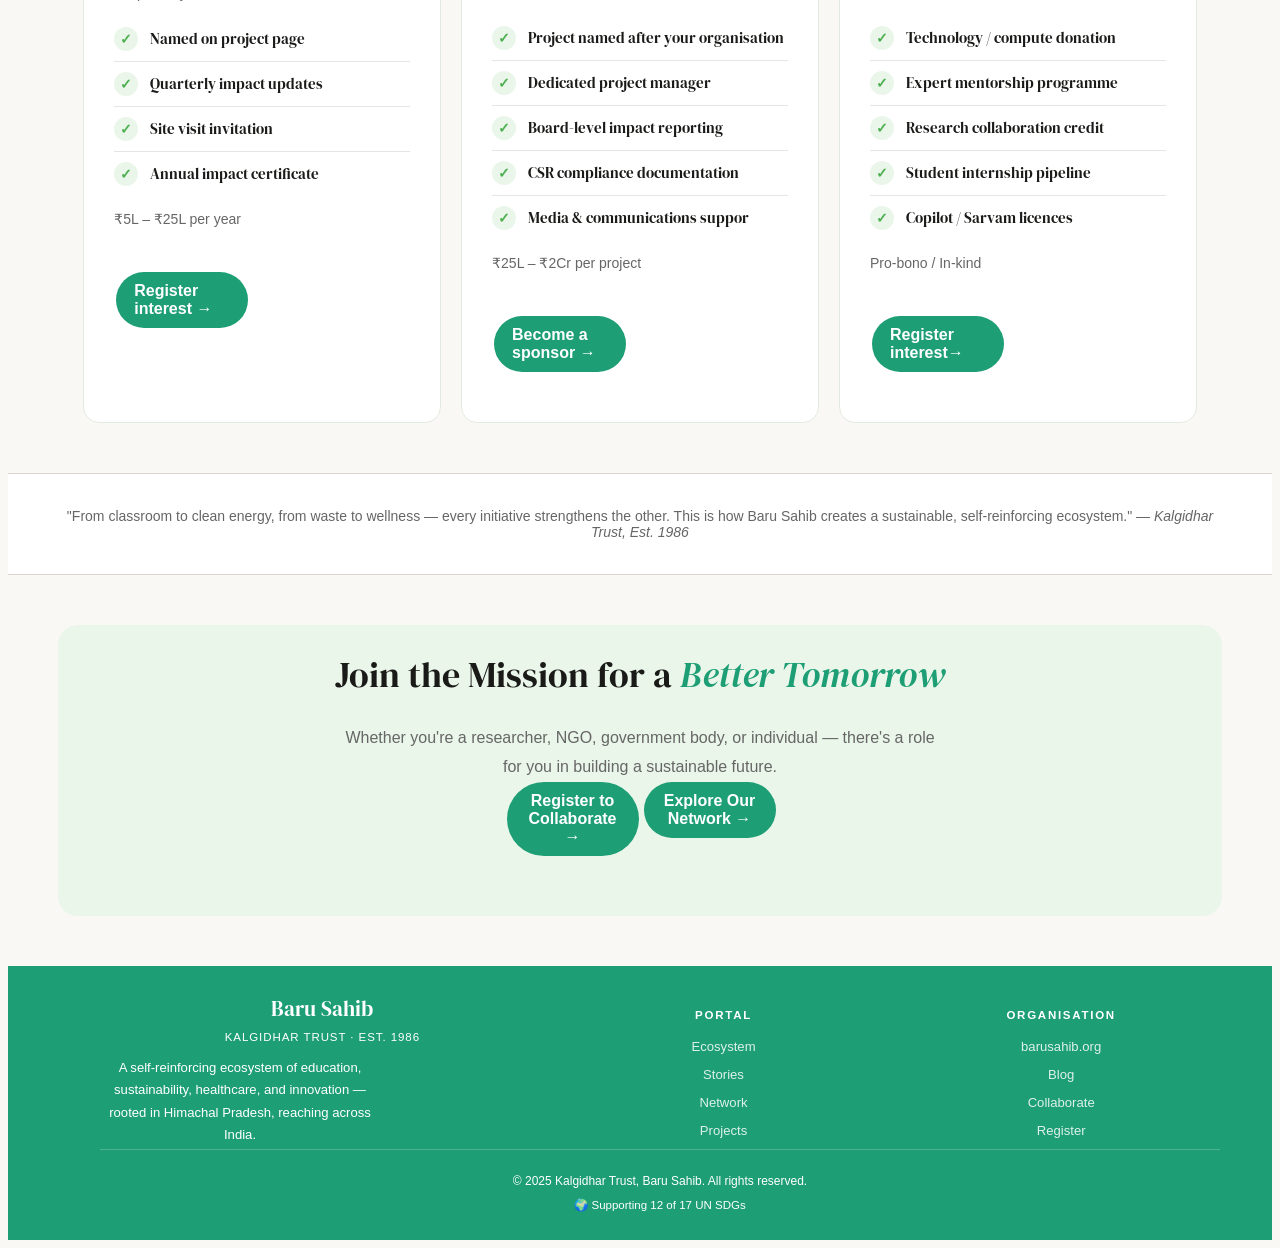
==== commit 08dd4c1c: "Further Improvements in UI" ====
--- a/index.html
+++ b/index.html
@@ -166,10 +166,11 @@
                             <p> Education, environment, energy, healthcare, waste-management, and technology — discover
                                 how every
                                 initiative strengthens the others in a circular model.</p>
-                        </div>
-                        <a href="../Baru Sahib/ecosystem/ecosystem.html" class="card-btn">
-                            Explore More →
-                        </a>
+
+                            <a href="../Baru Sahib/ecosystem/ecosystem.html" class="card-btn">
+                                Explore More →
+                            </a>
+                        </div>
                     </div>
                     <!-- Card 2 -->
                     <div class="portal-card1">
@@ -508,11 +509,10 @@
                                     </ul>
                                 </div>
                                 <div class="partnership-price ">₹5L – ₹25L per year</div>
-
-                            </div>
-                            <a href="../Baru Sahib/Registration/registration.html" class="card-btn" id="explore-id">
-                                Register interest →
-                            </a>
+                                <a href="../Baru Sahib/Registration/registration.html" class="card-btn" id="explore-id">
+                                    Register interest →
+                                </a>
+                            </div>
                         </div>
 
                         <!-- 2 -->
@@ -538,10 +538,13 @@
                                         <li><span class="list-check">✓</span> Media & communications suppor</li>
                                     </ul>
                                 </div>
-                                <div class="partnership-price">₹25L – ₹2Cr per project</div>
-                                <a href="../Baru Sahib/collaborate/collaborate.html" class="card-btn" id="explore-id">
-                                    Become a sponsor →
-                                </a>
+                                <div>
+                                    <div class="partnership-price">₹25L – ₹2Cr per project</div>
+                                    <a href="../Baru Sahib/collaborate/collaborate.html" class="card-btn"
+                                        id="explore-id">
+                                        Become a sponsor →
+                                    </a>
+                                </div>
                             </div>
                         </div>
                         <!-- 3 -->
--- a/homepage.css
+++ b/homepage.css
@@ -83,7 +83,7 @@
     letter-spacing: 0.1em;
     color: #1d9e75;
     text-transform: uppercase;
-    margin-bottom: 20px;
+    margin-bottom: 8px;
     display: flex;
     align-items: center;
     gap: 6px;
@@ -572,7 +572,7 @@
     width: 48px;
     height: 48px;
     border-radius: 12px;
-    margin-bottom: 18px;
+    margin-bottom: 12px;
 }
 
 .ecosystem-banner {
@@ -644,7 +644,8 @@
     }
 
     .card-banner {
-        margin: 0 auto 20px;
+        /* margin:20px 20px; */
+        align-self: center;
     }
 
     .card-tag {
@@ -658,7 +659,7 @@
         text-align: center;
     }
 
-    .partnership-content{
+    .partnership-content {
         display: flex;
         flex-direction: column;
         align-items: center;
@@ -686,6 +687,7 @@
     font-weight: 600;
     transition: all 0.3s ease;
 
+
     /* margin-top: auto; */
 
 }
@@ -913,69 +915,68 @@
 
 /* Responsiveness */
 
+@media (max-width:425px) {
+
+    .card-content {
+        padding: 18px;
+    }
+
+    #explore-id {
+
+        padding: 10px 18px;
+        font-size: 14px;
+    }
+
+    .portal-card1 {
+        padding: 16px;
+    }
+
+    .card-content {
+        padding: 18px;
+    }
+
+    .section-heading {
+        font-size: 30px;
+    }
+
+    h1 span {
+        font-size: 30px;
+    }
+
+    .card-btn {
+        padding: 8px 10px;
+        font-size: 12px;
+    }
+}
+
+@media (max-width: 768px) {
+    .main-page-project-cards {
+        display: grid;
+        grid-template-columns: repeat(2, 1fr);
+        gap: 20px;
+    }
+
+    .portal-card1 {
+        width: 50%;
+    }
+}
+
+#explore-id {
+    padding: 10px 18px;
+    margin-bottom: 2px !important
+}
+
+@media (max-width: 992px) {
+    .main-page-project-cards {
+        grid-template-columns: repeat(2, 1fr);
+    }
+}
+
 @media (max-width: 1200px) {
     .main-page-project-cards {
         grid-template-columns: repeat(3, 1fr);
     }
 }
-
-@media (max-width: 992px) {
-    .main-page-project-cards {
-        grid-template-columns: repeat(2, 1fr);
-    }
-
-
-}
-
-@media (max-width: 768px) {
-    .main-page-project-cards {
-        grid-template-columns: 1fr;
-    }
-
-    .portal-card1 {
-        width: 100% !important;
-    }
-}
-
-#explore-id {
-    padding: 10px 18px;
-    margin-bottom: 2px !important
-}
-
-@media (max-width:425px) {
-
-    .card-content {
-        padding: 18px;
-    }
-
-    #explore-id {
-
-        padding: 10px 18px;
-        font-size: 14px;
-    }
-
-    .portal-card1 {
-        padding: 16px;
-    }
-
-    .card-content {
-        padding: 18px;
-    }
-
-    .section-heading {
-        font-size: 30px;
-    }
-
-    h1 span {
-        font-size: 30px;
-    }
-
-    .card-btn {
-        padding: 8px 10px;
-        font-size: 12px;
-    }
-}
-
 
 
 .quote-band {
@@ -1007,6 +1008,7 @@
     transition: all .5s;
     position: relative;
     overflow: hidden;
+    gap: 0
 }
 
 .partnership-label {
@@ -1021,16 +1023,17 @@
 .partnership-content h3 {
     font-family: var(--font-body);
     font-size: var(--fs-lg);
-    font-style: italic;
+    font-style: var(--font-accent);
     color: #1a1a18;
     font-weight: 600;
+    margin: 8px
 }
 
 .partner-paragraph {
     font-size: var(--fs-sm);
     color: var(--text-color);
     line-height: 1.2;
-    margin-bottom: 20px;
+    margin: 8px
 }
 
 .partnership-features {
@@ -1119,7 +1122,7 @@
 
 
 .space {
-    margin: 20px 30px ;
+    margin: 20px 30px;
 }
 
 /* Footer */
@@ -1150,31 +1153,43 @@
 
 }
 
-@media (max-width:425px) {
-
-    .footer-content {
-        grid-template-columns: 1fr;
-        margin-left: 0;
-        text-align: center;
-        gap: 25px;
-    }
-
-    .footer-bottom {
-        flex-direction: column;
-        gap: 10px;
-        margin-left: 0;
-        text-align: center;
-    }
-
-    .footer-brand-desc {
-        max-width: 100%;
-    }
-
-    .card-btn {
-        width: 6rem;
-        margin: 20px auto;
-        position: relative;
-    }
+@media (max-width:428px) {
+    .main-page-project-cards {
+        display: grid;
+        grid-template-columns: 1fr !important;
+    }
+.hero-container {
+        gap: 0  !important
+    }
+}
+    #explore-id {
+        padding: 10px 18px;
+        margin-bottom:  20px !important;
+    }
+
+.footer-content {
+    grid-template-columns: 1fr;
+    margin-left: 0;
+    text-align: center;
+    gap: 25px;
+}
+
+.footer-bottom {
+    flex-direction: column;
+    gap: 10px;
+    margin-left: 0;
+    text-align: center;
+}
+
+.footer-brand-desc {
+    max-width: 100%;
+}
+
+.card-btn {
+    width: 6rem;
+    margin: auto;
+    position: relative;
+}
 }
 
 .footer-brand-name {
@@ -1321,7 +1336,45 @@
     }
 }
 
-
+@media (max-width: 428px) {
+
+    .portal-card1 {
+        width: 80%;
+        display: flex;
+    }
+
+    .hero-container {
+        text-align: center;
+    }
+
+    .map {
+        display: flex;
+        flex-direction: column;
+        align-items: center;
+    }
+
+    /* Map Image */
+    .mapImage {
+        width: 6%;
+        max-width: 280px;
+        height: auto;
+        margin: 0 auto 10px;
+        display: block;
+    }
+
+    /* Address */
+    .address {
+        width: 60%;
+        margin: 0 auto;
+        font-size: var(--fs-sm);
+        line-height: 1.5;
+        letter-spacing: 0.03em;
+        text-align: center;
+        text-transform: uppercase;
+        display: block;
+        word-break: break-word;
+    }
+}
 
 
 
--- a/navbar.css
+++ b/navbar.css
@@ -142,7 +142,7 @@
 .footer-content {
     display: grid;
     grid-template-columns: minmax(0, 1.4fr) minmax(0, 1fr) minmax(0, 1fr);
-    gap: 48px;
+    gap: 20px;
     color: var(--white-color);
     margin-left: 40px;
 }
--- a/ecosystem/ecosystem.css
+++ b/ecosystem/ecosystem.css
@@ -727,7 +727,7 @@
     }
 .btn-explore{
     margin:1rem;
-    width: 85%;
+    width: 55%;
     text-align: center;
     justify-content: center;
 }
@@ -781,4 +781,11 @@
         font-size: 11px;
         padding: 6px 12px;
     }
+}
+@media (max-width: 400px) {
+    .section-title {
+        margin-top: clamp(1.2rem, 6vw, 6rem);
+        margin-bottom: 20px;
+            padding-top: 4%;
+    }
 }
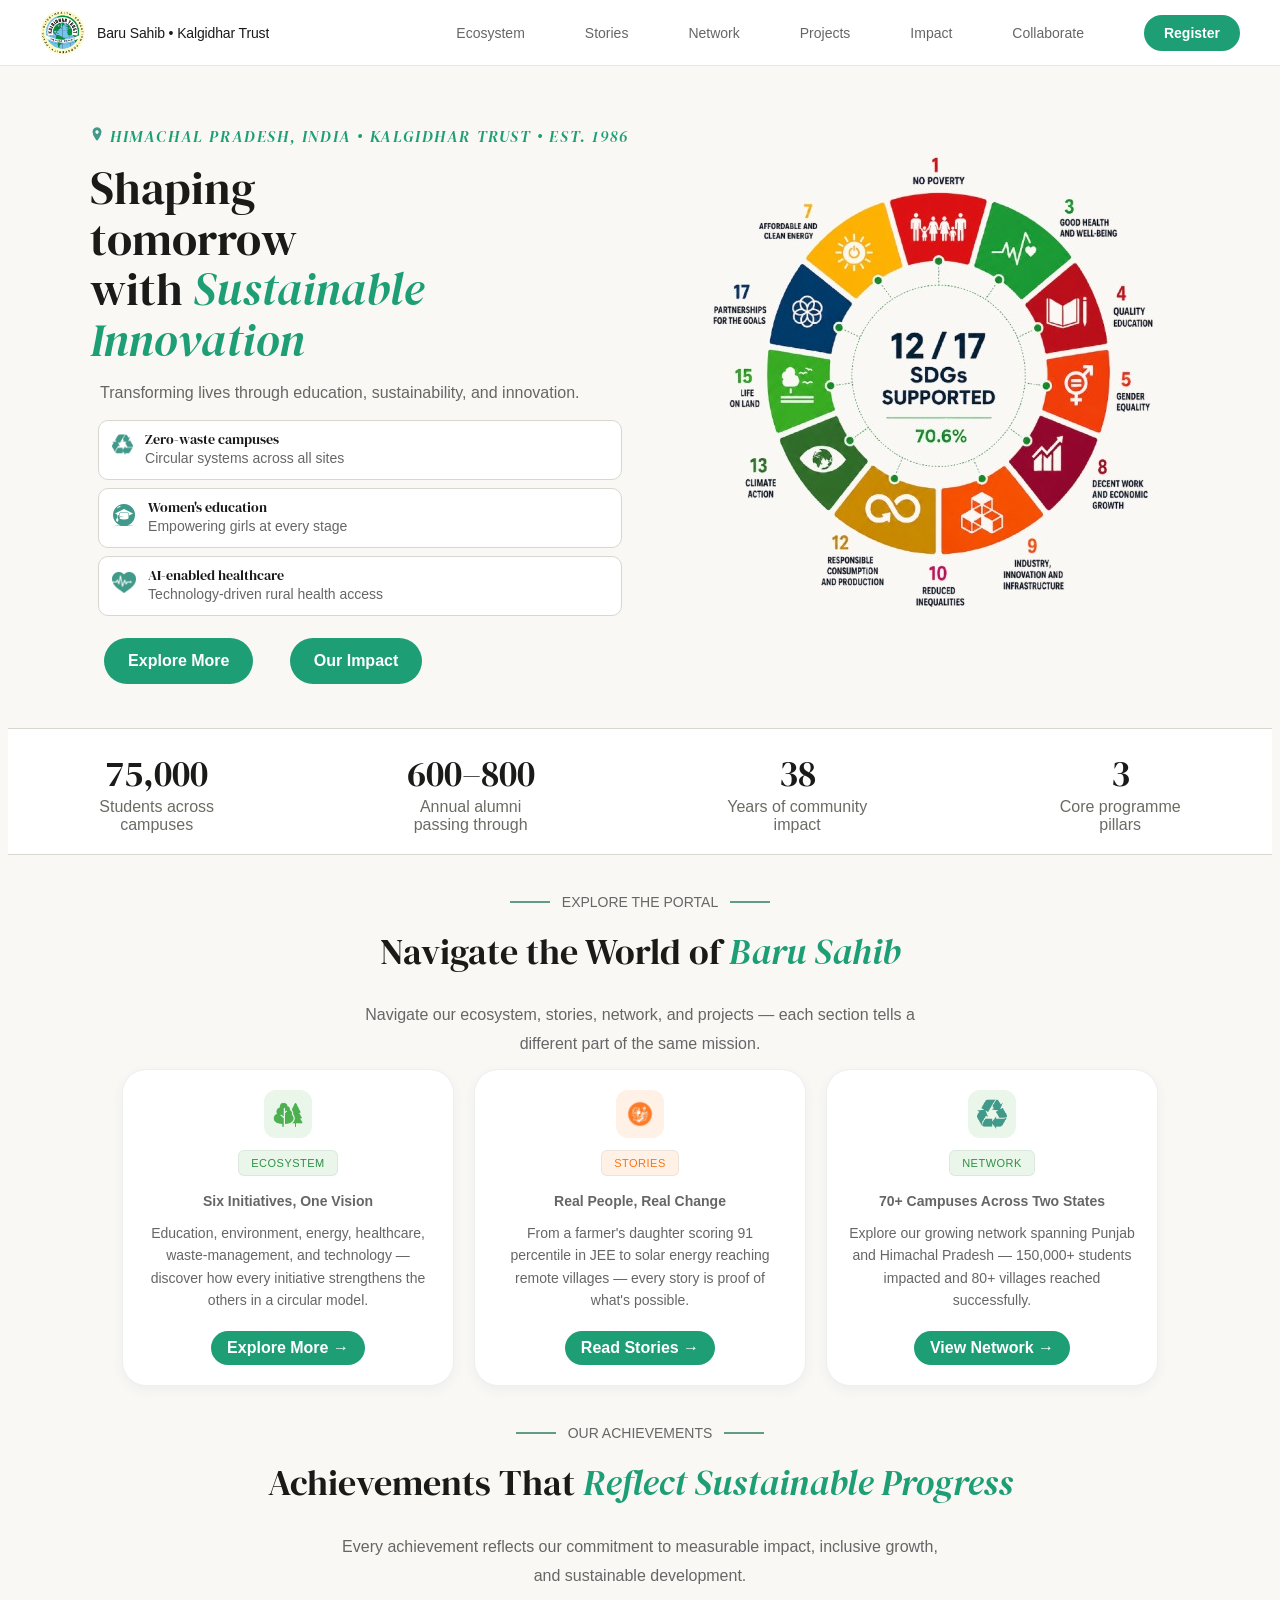
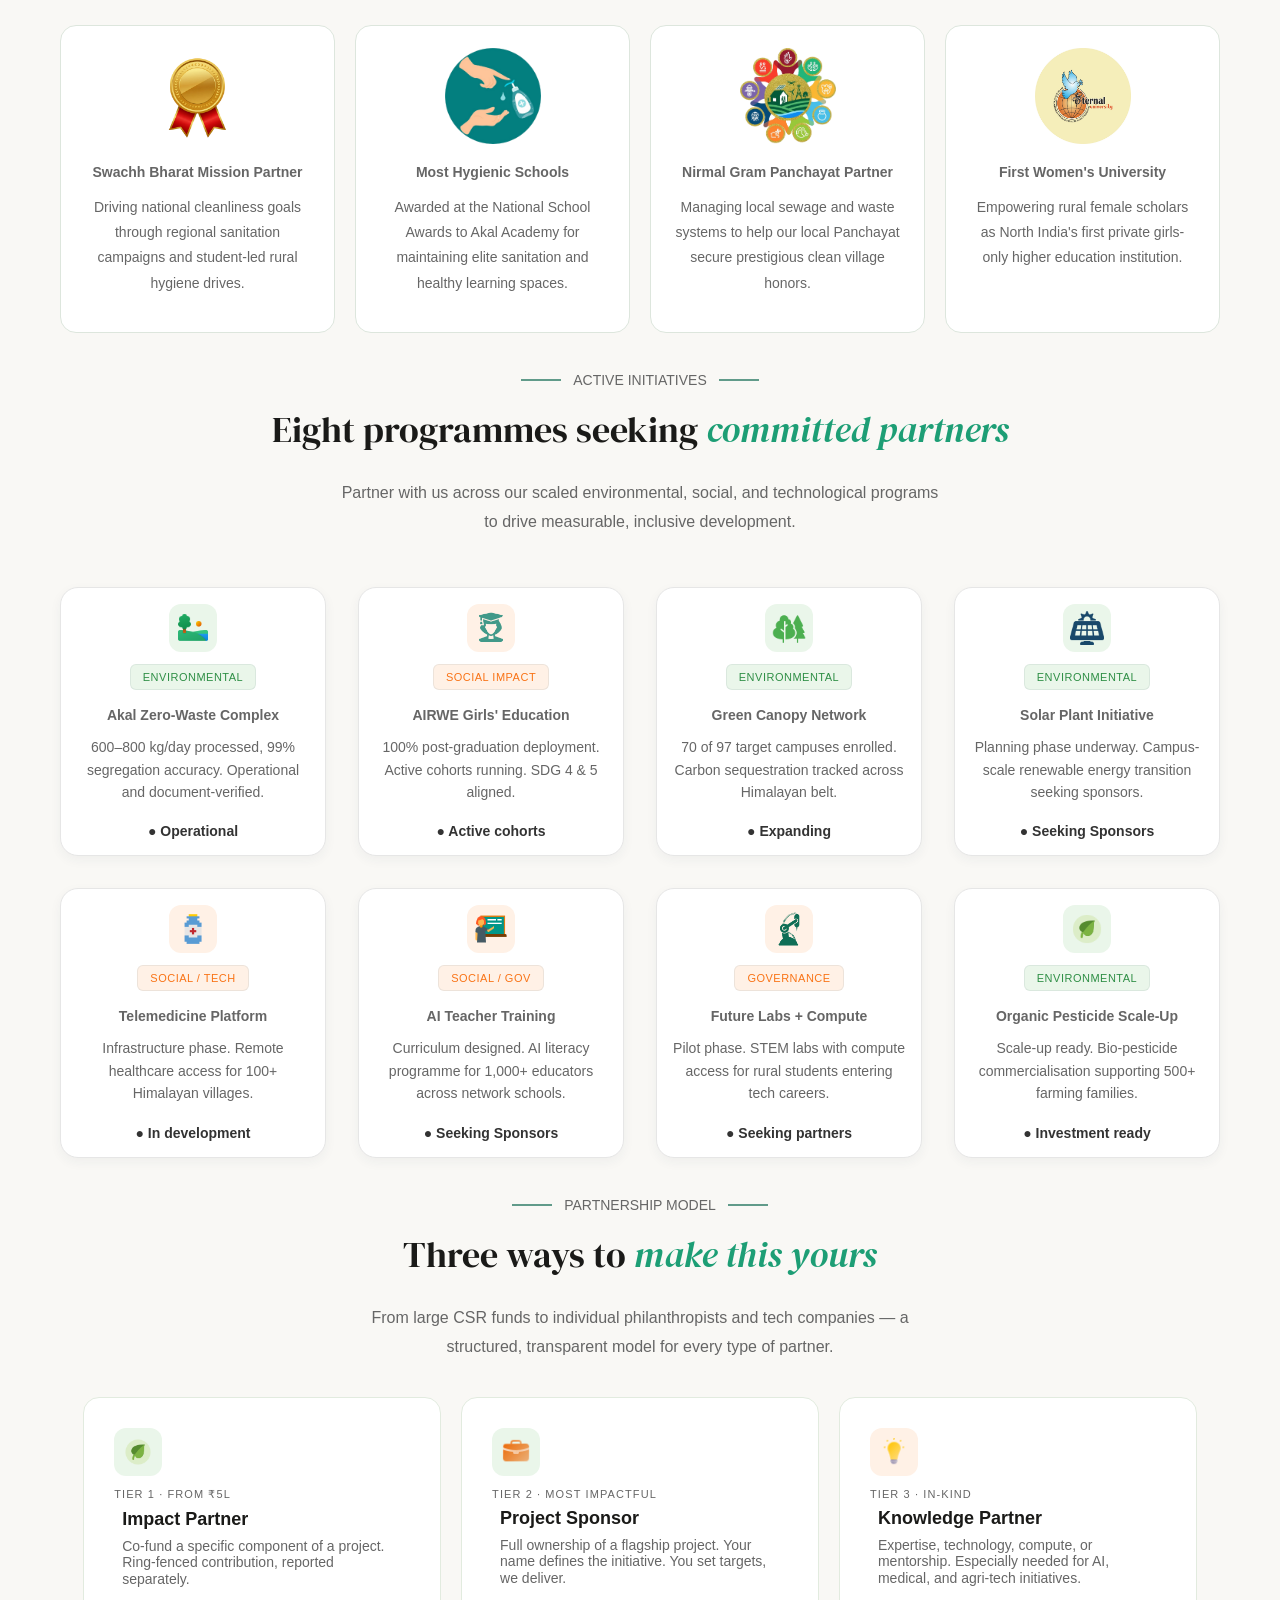
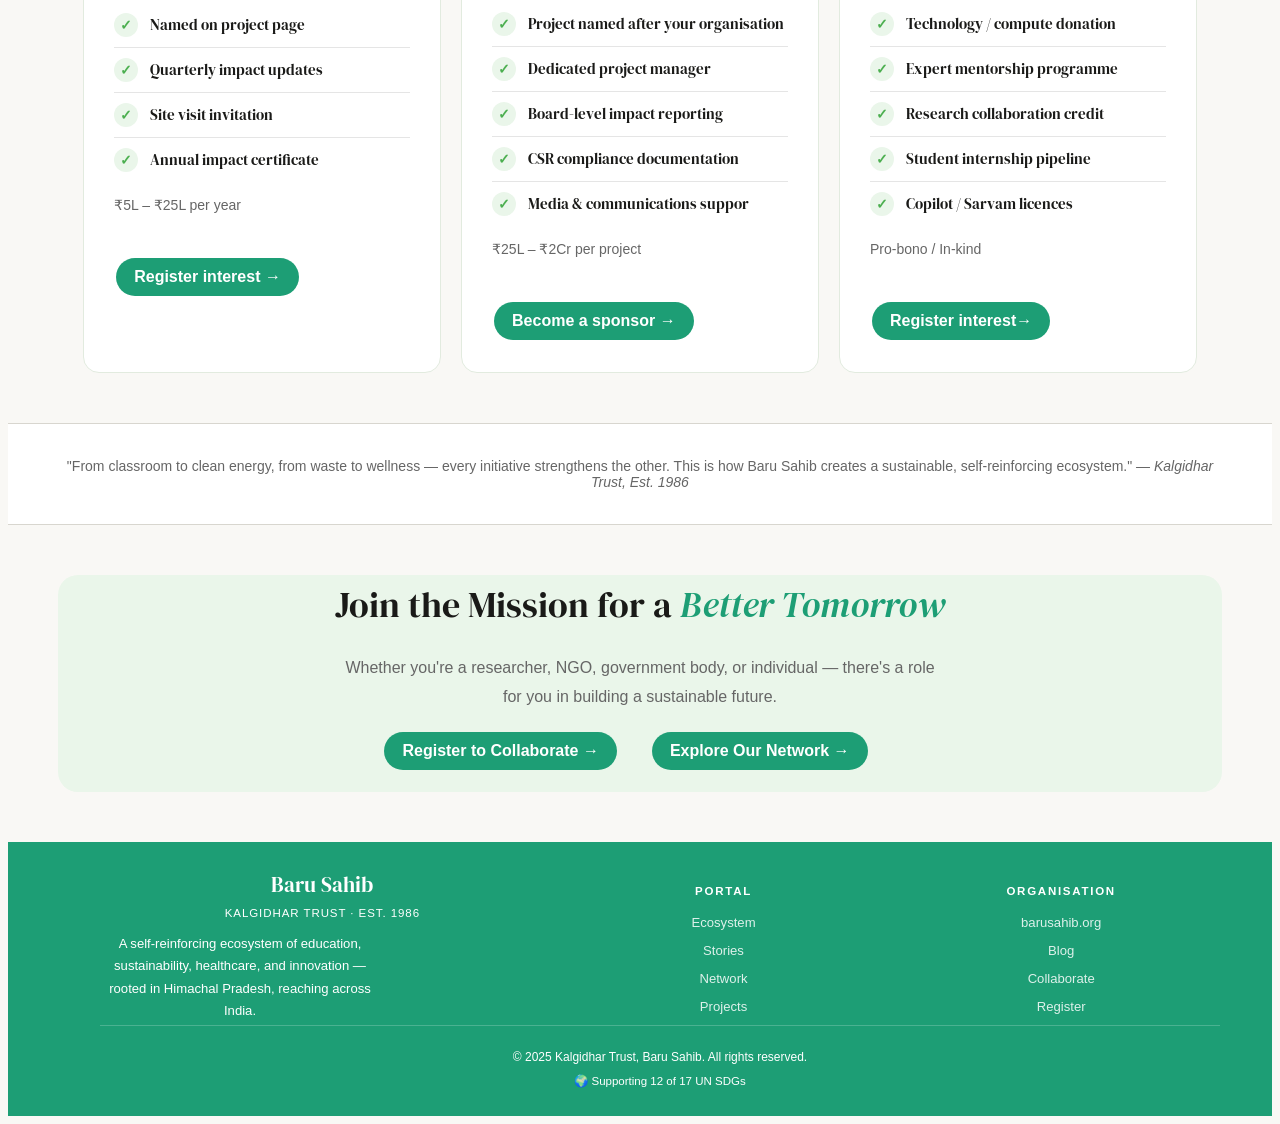
==== commit bcce091c: "UI Updation" ====
--- a/index.html
+++ b/index.html
@@ -323,12 +323,12 @@
                 <!-- 1 -->
                 <section class="main-page-project-cards">
                     <div class="portal-card">
-                        <div class="card-banner stories-banner">
-                            <img class="story-img1" src="./images/environment.png" alt="Stories-icon">
-                        </div>
-
-                        <div class="card-content">
-                            <div class="card-tag" id="STORIES">
+                        <div class="card-banner ecosystem-banner">
+                            <img class="story-img" src="./images/environment.png" alt="environment-icon">
+                        </div>
+
+                        <div class="card-content">
+                            <div class="card-tag" id="ECOSYSTEM">
                                 ENVIRONMENTAL
                             </div>
                             <h3>Akal Zero-Waste Complex</h3>
@@ -342,7 +342,7 @@
                     <!-- 2 -->
                     <div class="portal-card">
                         <div class="card-banner stories-banner">
-                            <img class="story-img1" src="./images/studentHat.png" alt="Stories-icon">
+                            <img class="story-img" src="./images/studentHat.png" alt="Stories-icon">
                         </div>
 
                         <div class="card-content">
@@ -362,7 +362,7 @@
                             <img class="story-img" src="./ecosystem/images/eco-canopy.png" alt="environment-icon">
                         </div>
                         <div class="card-content">
-                            <div class="card-tag" id="ECOSYSTEM ">
+                            <div class="card-tag" id="ECOSYSTEM">
                                 ENVIRONMENTAL
                             </div>
                             <h3>Green Canopy Network</h3>
@@ -380,7 +380,7 @@
                             <img class="story-img" src="./ecosystem/images/eco-solar.png" alt="Solar Plant-icon">
                         </div>
                         <div class="card-content">
-                            <div class="card-tag" id="ECOSYSTEM ">
+                            <div class="card-tag" id="ECOSYSTEM">
                                 ENVIRONMENTAL
                             </div>
                             <h3>Solar Plant Initiative</h3>
@@ -447,7 +447,7 @@
                             <img class="project-icon" src="./ecosystem/images/organic-food-48.png" alt="Stories-icon">
                         </div>
                         <div class="card-content">
-                            <div class="card-tag" id="ECOSYSTEM ">
+                            <div class="card-tag" id="ECOSYSTEM">
                                 ENVIRONMENTAL
                             </div>
                             <h3>Organic Pesticide Scale-Up</h3>
--- a/homepage.css
+++ b/homepage.css
@@ -3,9 +3,9 @@
     --font-heading: 'DM Serif Display', serif;
     --main-heading-color: #1a1a18;
     --font-color: #1D9E75;
-    color: #6b6b65;
+    --color: #6b6b65;
     --border: #E2EBDF;
-    background: #f9f8f5;
+    --background: #f9f8f5;
     --span-color: #1D9E75;
     --heading-color: #1D9E75;
     --text-color: #666;
@@ -30,15 +30,12 @@
     --fs-xxl: 46px;
     --fs-lg: 18px;
 }
-
 html {
     font-family: var(--font-body);
 }
-
 body {
     max-width: 100vw;
 }
-
 nav {
     position: fixed;
     top: 0;
@@ -57,29 +54,25 @@
     padding: 10px;
     box-sizing: border-box;
 }
-
 .logo {
     display: flex;
     align-items: center;
     gap: 12px;
 }
-
 .logo h3 {
     font-size: var(--fs-subheading);
     font-weight: 500;
     color: #1a1a18;
     letter-spacing: -0.01em;
 }
-
 .logo img {
     width: 45px;
     height: 45px;
 }
-
 .address {
     font-size: var(--fs-heading);
-    font-family: var(--font-body);
-    font-weight: 500;
+    font-family: var(--font-heading);
+    font-weight: 550;
     letter-spacing: 0.1em;
     color: #1d9e75;
     text-transform: uppercase;
@@ -87,46 +80,38 @@
     display: flex;
     align-items: center;
     gap: 6px;
-    /* margin-top: 20px; */
-
-}
-
+        font-style: italic;
+}
 p {
     font-family: var(--font-body);
     font-size: var(--fs-subheading);
     color: var(--text-color);
 }
-
 .p p {
     font-family: var(--font-body);
     margin-top: 50px;
     font-size: var(--fs-heading);
-
-}
-
+}
 .mapImage {
     width: 14px;
     height: 14px;
-    margin-top: 15px
-}
-
+    margin-top: 24px
+}
 .map {
     display: flex;
+    flex-direction: row;
     align-items: center;
     gap: 6px;
 }
-
 .valley {
     margin-top: .5rem
 }
-
 .valley span {
     font-family: var(--font-heading);
     font-style: italic;
     color: #1d9e75;
     font-size: var(--fs-xxl);
 }
-
 .nav-links {
     display: flex;
     align-items: center;
@@ -135,7 +120,6 @@
     margin: 0;
     padding: 0;
 }
-
 .nav-links a {
     text-decoration: none;
     color: var(--text-color);
@@ -143,12 +127,10 @@
     font-size: var(--fs-subheading);
     transition: 0.9s ease;
 }
-
 .nav-links a:hover {
     color: var(--span-color);
     font-weight: 600;
 }
-
 .btn-register {
     background: var(--span-color);
     color: white !important;
@@ -156,22 +138,18 @@
     border-radius: 999px;
     font-weight: 600;
 }
-
 .btn-register:hover {
     background: var(--dark-green-color);
 }
-
 .menu-btn {
     display: none;
     font-size: var(--fs-icon);
     cursor: pointer;
 }
-
 @media (max-width:768px) {
     .menu-btn {
         display: block;
     }
-
     .nav-links {
         flex-direction: column;
         position: absolute;
@@ -184,36 +162,30 @@
         box-shadow: 0 0 10px rgba(0, 0, 0, .2);
         gap: 6px
     }
-
     .nav-links.active {
         display: flex;
         gap: 2px
     }
-
     .nav-links li {
         margin: 10px 0;
     }
-
     .nav-links a {
         text-decoration: none;
         color: black;
         display: block;
         padding: 10px;
     }
-
     .nav-links a:hover {
         background: #1D9E75;
         color: white;
         border-radius: 6px;
     }
-
     .Pillar {
         display: flex !important;
         flex-direction: column !important;
         align-items: center;
     }
 }
-
 .valley h1 {
     font-family: 'DM Serif Display', serif;
     font-size: var(--fs-xxl);
@@ -223,14 +195,12 @@
     font-weight: 400;
     margin-top: 6px
 }
-
 @media (max-width: 768px) {
     .hero {
         flex-direction: column;
         text-align: center;
     }
 }
-
 .container {
     width: 100%;
     margin: 0 auto;
@@ -238,7 +208,6 @@
     box-sizing: border-box;
     padding: 0 20px;
 }
-
 .hero-container {
     display: flex;
     justify-content: center;
@@ -247,7 +216,6 @@
     /* margin-top: 10px; */
     background: #f9f8f5;
 }
-
 .hero-left {
     justify-content: left;
     /* align-content: space-between; */
@@ -256,38 +224,30 @@
     font-weight: 300;
     margin: 0px
 }
-
 .item p {
     font-size: var(--fs-heading);
     font-weight: 400;
 }
-
-
 .item span {
     color: #419989;
     font-family: var(--font-accent);
     font-weight: bold;
 }
-
 .recyle {
     display: flex;
     padding: 5px;
 }
-
 .hero-right {
     display: flex;
     justify-content: center;
     align-items: center;
-
-}
-
+}
 .hero-right img {
     width: 100%;
     max-width: 500px;
     height: auto;
     display: block;
 }
-
 .list {
     display: flex;
     flex-direction: column;
@@ -295,7 +255,6 @@
     gap: 10px;
     margin: 0;
 }
-
 .Pillar {
     display: flex;
     flex-direction: row;
@@ -306,23 +265,19 @@
     gap: 12px;
     margin: 8px;
 }
-
 .pillar1 {
     display: flex;
     flex-direction: column;
     gap: 10px;
 }
-
 .pillar-img {
     width: 21px;
     height: 21px
 }
-
 .pillar-img2 {
     width: 24px;
     height: 24px
 }
-
 .pillar-text {
     font-family: var(--font-heading);
     font-size: var(--fs-sm);
@@ -331,19 +286,16 @@
     line-height: 0;
     padding-top: 5px
 }
-
 .pillar-sub {
     font-size: var(--fs-subheading);
     color: var(--text-color);
     font-weight: 300;
     margin-top: 1px;
 }
-
 .hero p {
     margin: 0;
     padding: 10px;
 }
-
 .kpi {
     display: grid;
     align-content: center;
@@ -355,30 +307,25 @@
     border-radius: 30px;
     font-weight: 10px;
 }
-
 .card {
     display: flex;
     align-items: center;
     gap: 20px;
     font-family: Var(--font-body);
 }
-
 .card2 {
     display: flex;
     flex-direction: column;
 }
-
 .card2 h2,
 .card2 p {
     margin: 0;
 }
-
 .card img {
     height: 40px;
     width: 40px;
     /* margin-top:5px */
 }
-
 .btn-explore,
 .btn-impact {
     display: inline-flex;
@@ -395,19 +342,16 @@
     font-weight: 600;
     margin: 14px
 }
-
 .btn-explore:hover {
     font-weight: 600;
     background-color: #dfdfdf;
     color: #1d9e75;
 }
-
 .btn-impact:hover {
     font-weight: 600;
     background-color: var(--font-color);
     color: white;
 }
-
 .metrics {
     display: flex;
     flex-direction: column;
@@ -418,13 +362,11 @@
     background-color: #ffffff;
     padding: 20px;
 }
-
 @media (max-width: 768px) {
     .metrics-kpis {
         flex-wrap: wrap;
     }
 }
-
 .metrics-kpis {
     display: flex;
     flex-direction: row;
@@ -433,7 +375,6 @@
     gap: 50px;
     padding: 0px;
 }
-
 .metric-items {
     display: flex;
     flex-direction: column;
@@ -445,13 +386,11 @@
     white-space: nowrap;
     padding: 0px;
 }
-
 .metric-labels {
     font-family: var(--font-body);
     align-items: center;
     text-align: center;
 }
-
 .hero,
 explore-portal,
 .ecosystem,
@@ -459,13 +398,11 @@
 .Stories {
     padding-bottom: 30px;
 }
-
 .section-title {
     text-align: center;
     font-family: var(--font-heading);
     margin-bottom: 10px;
 }
-
 .section-eyebrow {
     display: flex;
     justify-content: center;
@@ -475,13 +412,11 @@
     margin-bottom: 8px;
     margin-top: 25px
 }
-
 .section-eyebrow span {
     width: 40px;
     height: 2px;
     background-color: #619B8A;
 }
-
 .eyebrow p {
     color: var(--span-color);
     font-size: var(--fs-xs);
@@ -490,7 +425,6 @@
     padding: 0;
     margin: 0px
 }
-
 .section-heading {
     font-family: var(--font-heading);
     font-size: var(--fs-main-heading);
@@ -499,14 +433,12 @@
     font-weight: 400;
     margin-top: 0;
 }
-
 h1 span {
     font-family: var(--font-heading);
     font-style: italic;
     color: #1d9e75;
     font-size: var(--fs-main-heading);
 }
-
 .section-subheading {
     font-size: var(--fs-subheading);
     max-width: 600px;
@@ -515,7 +447,6 @@
     line-height: 1.8;
     color: #666;
 }
-
 /* portal-cards */
 .portal-cards {
     display: grid;
@@ -524,7 +455,6 @@
     gap: 30px;
     /* margin-top: 6% */
 }
-
 .portal-card {
     display: flex;
     flex-direction: column;
@@ -535,18 +465,18 @@
     /* width: 100%; */
     transition: all 0.3s ease;
     box-shadow: 0 4px 12px rgba(35, 61, 77, 0.05);
-}
-
+    align-items:center;
+}
 .portal-cards1 {
     display: flex;
     flex-wrap: wrap;
     gap: 20px;
     justify-content: center;
 }
-
 .portal-card1 {
     display: flex;
     flex-direction: column;
+    align-items: center;
     background: #ffffff;
     border: 1px solid rgba(35, 61, 77, 0.08);
     border-radius: 24px;
@@ -556,14 +486,10 @@
     padding: 20px;
     /* margin:30px;  */
 }
-
 .portal-card1:hover {
     transform: translateY(-8px);
     box-shadow: 0 15px 35px rgba(35, 61, 77, 0.12);
 }
-
-
-
 .card-banner {
     display: flex;
     justify-content: center;
@@ -574,55 +500,49 @@
     border-radius: 12px;
     margin-bottom: 12px;
 }
-
 .ecosystem-banner {
     background: rgba(161, 193, 129, 0.30);
 }
-
 .stories-banner {
     background: rgba(252, 204, 70, 0.30);
     overflow: hidden;
 }
-
 .network-banner {
     background: rgba(97, 155, 138, 0.25);
 }
-
 .story-img {
     height: 60%
 }
-
 .card-tag {
     border: 1px solid rgba(35, 61, 77, 0.08);
     border-radius: 24px;
-    background: rgba(161, 193, 129, 0.30);
-    text-align: start;
+    text-align: center;
     padding-left: 30px;
     font-weight: 500;
     font-size: var(--font-body);
 }
-
 #ECOSYSTEM {
     background-color: #eaf6ea;
     color: var(--span-color);
 }
-
 #STORIES {
     background-color: #FEF0E6;
     color: var(--red-color);
-}
-
+    align-self:center
+}
 #NETWORK {
     background-color: #E0F2F2;
     color: var(--dark-green-color);
 }
-
 .card-content {
     display: flex;
     flex-direction: column;
     padding: 30px;
     font-family: var(--font-body);
-}
+     
+        align-items: center;
+        text-align: center;
+    }
 
 .card-content p {
     font-family: var(--font-body);
@@ -632,33 +552,27 @@
     /* margin-bottom: 20px;
     padding-bottom: 10px; */
 }
-
 @media (max-width: 768px) {
     .portal-card {
         align-items: center;
     }
-
     .card-content {
         align-items: center;
         text-align: center;
     }
-
     .card-banner {
         /* margin:20px 20px; */
         align-self: center;
     }
-
     .card-tag {
         display: inline-block;
         text-align: center;
     }
-
     .card-content h3,
     .card-content p,
     .card-content h4 {
         text-align: center;
     }
-
     .partnership-content {
         display: flex;
         flex-direction: column;
@@ -666,17 +580,14 @@
         padding: 10px;
         gap: 0
     }
-
     .partnership-price {
         margin-bottom: 0
     }
 }
-
 .card-btn {
     display: inline-flex;
     font-family: var(--font-body);
     align-items: center;
-    align-self: flex-start;
     gap: 1rem;
     text-decoration: none;
     padding: 0.5rem 1rem;
@@ -686,28 +597,19 @@
     font-size: var(--fs-body);
     font-weight: 600;
     transition: all 0.3s ease;
-
-
-    /* margin-top: auto; */
-
-}
-
+    white-space: nowrap;
+}
 #explore-id {
     margin-left: 2px;
 }
-
 .card-btn:hover {
     background: #4f8574;
 }
-
-/* Secondary Button */
-
 .secondary-btn {
     background: transparent;
     border: 2px solid #233D4D;
     color: #233D4D;
 }
-
 /* Achievements  */
 .achievement-cards {
     display: grid;
@@ -715,7 +617,6 @@
     gap: 20px;
     margin-top: 3%;
 }
-
 .achievement-card {
     border: 1.5px solid #DDE6DD;
     border-radius: 16px;
@@ -725,29 +626,24 @@
     padding: 8%;
     line-height: 1.8;
 }
-
 .achievement-img {
     display: block;
     margin: 0 auto;
     width: 6em;
     height: 6em;
 }
-
 .achievement-tag {
     font-family: var(--font-body);
     font-size: var(--fs-subheading);
-    color: var(--main-heading-color);
     font-weight: 800;
     color: var(--text-color);
     line-height: 1.3;
     margin-bottom: 10px;
 }
-
 .achievement-card:hover {
     border: 1.5px solid var(--span-color);
     box-shadow: 0px 12px 12px var(--text-color)
 }
-
 .achievement-content p {
     font-family: var(--font-body);
     font-size: var(--fs-subheading);
@@ -755,11 +651,9 @@
     color: var(--text-color);
     flex-grow: 1;
 }
-
 .card-content1 {
     padding: 20px
 }
-
 .background {
     background: #E8F5E9;
     width: 48px;
@@ -770,25 +664,19 @@
     align-items: center;
     margin-bottom: 18px;
 }
-
-*/ */ .projects-icon {
+ .projects-icon {
     display: flex;
     justify-items: start;
     width: 50px;
     height: 50px;
     padding: 20px
 }
-
-/* 1 */
 .main-page-project-cards {
     display: grid;
     grid-template-columns: repeat(4, 1fr);
     gap: 2rem;
     margin-top: 50px;
 }
-
-/* Individual Card */
-
 .main-page-project-card,
 .portal-card {
     background: #ffffff;
@@ -796,9 +684,8 @@
     border-radius: 18px;
     padding: 1rem;
     transition: all 0.3s ease;
-}
-
-/* card 1 */
+    align-self: center;
+}
 .main-page-project-card {
     display: flex;
     flex-direction: column;
@@ -809,39 +696,26 @@
     /* width: 100%; */
     transition: all 0.3s ease;
     box-shadow: 0 4px 12px rgba(35, 61, 77, 0.05);
-
-}
-
+}
 .main-page-project-card:hover,
 .portal-card:hover {
     transform: translateY(-4px);
     box-shadow: 0 10px 25px rgba(0, 0, 0, 0.08);
 }
-
-/* Different Backgrounds */
-
 .network-banner {
     background: #e8f2ff;
 }
-
 .stories-banner {
     background: #fff1e6;
 }
-
 .ecosystem-banner {
     background: #eaf6ea;
 }
-
-/* Icon */
-
 .card-banner img {
     width: 30px;
     height: 30px;
     object-fit: contain;
 }
-
-/* Tag */
-
 .card-tag {
     display: inline-block;
     padding: 6px 12px;
@@ -851,33 +725,24 @@
     letter-spacing: 0.5px;
     margin-bottom: 16px;
 }
-
-/* Tag Colors */
-
 #NETWORK {
     background: #e8f2ff;
     color: #2b6ed2;
 }
-
 #STORIES {
     background: #fff1e6;
     color: #f97316;
 }
-
 #ECOSYSTEM {
     background: #eaf6ea;
     color: #2f8f46;
 }
-
 /* Content */
-
 .card-content,
 .card-content1 {
     padding: 0;
 }
-
 /* Heading */
-
 .card-content h3,
 .card-content1 h3 {
     font-family: var(--font-body);
@@ -885,14 +750,10 @@
     font-weight: 600;
     color: var(--text-color);
     line-height: 1.3;
-    margin-bottom: 10px;
-
     margin-top: 0;
     margin-bottom: 12px;
 }
-
 /* Description */
-
 .card-content p,
 .card-content1 p {
     font-family: var(--font-body);
@@ -902,9 +763,6 @@
     margin-top: 0;
     margin-bottom: 20px;
 }
-
-/* Status */
-
 .card-content h4,
 .card-content1 h4 {
     margin: 0;
@@ -912,73 +770,55 @@
     font-weight: 600;
     color: #333;
 }
-
-/* Responsiveness */
-
 @media (max-width:425px) {
-
     .card-content {
         padding: 18px;
     }
-
     #explore-id {
-
         padding: 10px 18px;
         font-size: 14px;
     }
-
     .portal-card1 {
         padding: 16px;
     }
-
     .card-content {
         padding: 18px;
     }
-
     .section-heading {
         font-size: 30px;
     }
-
     h1 span {
         font-size: 30px;
     }
-
     .card-btn {
         padding: 8px 10px;
         font-size: 12px;
     }
 }
-
 @media (max-width: 768px) {
     .main-page-project-cards {
         display: grid;
         grid-template-columns: repeat(2, 1fr);
         gap: 20px;
     }
-
     .portal-card1 {
         width: 50%;
     }
 }
-
 #explore-id {
     padding: 10px 18px;
     margin-bottom: 2px !important
 }
-
 @media (max-width: 992px) {
     .main-page-project-cards {
         grid-template-columns: repeat(2, 1fr);
     }
 }
-
 @media (max-width: 1200px) {
     .main-page-project-cards {
         grid-template-columns: repeat(3, 1fr);
     }
 }
-
-
 .quote-band {
     background: #fff;
     border-top: 0.5px solid #d8d6cf;
@@ -987,7 +827,6 @@
     text-align: center;
     margin-top: 50px;
 }
-
 /* Partnership */
 .partnership-cards-model {
     display: grid;
@@ -996,7 +835,6 @@
     margin: 2%;
     margin-top: 3%
 }
-
 .partnership-card {
     display: flex;
     flex-direction: column;
@@ -1010,7 +848,6 @@
     overflow: hidden;
     gap: 0
 }
-
 .partnership-label {
     font-family: var(--font-body);
     font-size: var(--fs-s);
@@ -1019,7 +856,6 @@
     font-weight: 500;
     color: var(--text-color);
 }
-
 .partnership-content h3 {
     font-family: var(--font-body);
     font-size: var(--fs-lg);
@@ -1028,20 +864,17 @@
     font-weight: 600;
     margin: 8px
 }
-
 .partner-paragraph {
     font-size: var(--fs-sm);
     color: var(--text-color);
     line-height: 1.2;
     margin: 8px
 }
-
 .partnership-features {
     list-style: none;
     padding: 0;
     margin: 15px 0;
 }
-
 .partnership-features li {
     display: flex;
     align-items: center;
@@ -1051,11 +884,9 @@
     color: #1a1a18;
     border-bottom: 1px solid #e5e5e5;
 }
-
 .partnership-features li:last-child {
     border-bottom: none;
 }
-
 .list-check {
     width: 24px;
     height: 24px;
@@ -1070,68 +901,52 @@
     font-weight: bold;
     flex-shrink: 0;
 }
-
 .partnership-price {
     font-family: var(--font-body);
     font-size: var(--fs-sm);
     color: var(--text-color);
     margin-bottom: 45px;
 }
-
 .margin {
     margin-bottom: 100px;
 }
-
 .partnershipship .margin3 {
     margin-bottom: 315px;
-
-}
-
+}
 /* for check icon color */
 .partnership-card:hover .list-check {
     background: white;
     color: black;
 }
-
 /* for hover effect */
 .partnership-card:hover {
     background: #eaf6ea;
     color: black;
     transform: translateY(-2px);
 }
-
-/* last-section */
 .last-section {
     border-radius: 20px;
-    padding: 30px;
+    padding: 10px;
     text-align: center;
     margin: 50px 50px;
 }
-
 @media (max-width: 992px) {
     .main-page-project-cards {
         grid-template-columns: repeat(2, 1fr);
     }
 }
-
 @media(max-width:498px) {
     .section-title {
         font-size: var(--fs-sm);
     }
 }
-
-
 .space {
     margin: 20px 30px;
 }
-
-/* Footer */
 .site-footer {
     background: var(--span-color);
     padding: 28px;
-
-}
-
+}
 .footer-content {
     display: grid;
     grid-template-columns: 1.4fr 1fr 1fr;
@@ -1140,79 +955,62 @@
     margin-left: 40px;
     /* margin-bottom: 40px; */
 }
-
 @media (max-width:768px) {
-
     .footer-content {
         margin-left: 0;
     }
-
     .footer-bottom {
         margin-left: 0;
     }
-
-}
-
+}
 @media (max-width:428px) {
     .main-page-project-cards {
         display: grid;
         grid-template-columns: 1fr !important;
     }
-.hero-container {
-        gap: 0  !important
-    }
-}
-    #explore-id {
-        padding: 10px 18px;
-        margin-bottom:  20px !important;
-    }
-
+    .hero-container {
+        gap: 0 !important
+    }
+}
+#explore-id {
+    padding: 10px 18px;
+}
 .footer-content {
     grid-template-columns: 1fr;
     margin-left: 0;
     text-align: center;
     gap: 25px;
 }
-
 .footer-bottom {
     flex-direction: column;
     gap: 10px;
     margin-left: 0;
     text-align: center;
 }
-
 .footer-brand-desc {
     max-width: 100%;
 }
-
 .card-btn {
-    width: 6rem;
-    margin: auto;
     position: relative;
 }
-}
-
 .footer-brand-name {
     font-family: var(--font-heading);
     font-size: var(--fs-subheading);
     color: var(--white-color);
     margin-bottom: 8px;
 }
-
 .footer-brand-sub {
     font-size: var(--fs-subheading);
     letter-spacing: 0.08em;
     text-transform: uppercase;
     margin-bottom: 14px;
 }
-
 .footer-brand-desc {
     color: var(--white-color);
     font-size: var(--fs-subheading);
     line-height: 1.7;
     max-width: 280px;
 }
-
 .footer-col h4 {
     font-size: 0.72rem;
     font-weight: 600;
@@ -1222,28 +1020,22 @@
     margin-bottom: 16px;
     /* margin-left: 36px */
 }
-
 .footer-col ul {
     list-style: none;
     padding: 0;
     margin: 0;
 }
-
-re .footer-col ul li {
+.footer-col ul li {
     margin-bottom: 10px;
     color: var(--white-color);
-
-}
-
+}
 .footer-col ul li a {
     font-size: var(--fs-subheading);
     color: var(--white-color);
 }
-
 .footer-col ul li a:hover {
     color: var(--white-color);
 }
-
 .footer-bottom {
     border-top: 1px solid rgba(255, 255, 255, 0.08);
     padding-top: 24px;
@@ -1253,106 +1045,83 @@
     align-items: center;
     font-size: var(--fs-subheading);
     color: var(--white-color);
-
-}
-
+}
 .footer-sdg-badge {
     display: flex;
     align-items: center;
     font-size: var(--fs-subheading);
     color: var(--white-color);
 }
-
-
 @media (max-width:768px) {
     .hero-container {
         display: flex;
         flex-direction: column;
     }
-
     .hero-left {
         text-align: center;
     }
-
     .hero-right {
         margin-top: 30px;
     }
-
     .hero-left,
     .hero-right {
         flex: 1 1 100%;
     }
-
     .hero-right img {
         width: 100%;
         height: auto;
     }
-
     .metrics-kpis {
         flex-wrap: wrap;
         gap: 30px;
     }
-
     .metric-items {
         font-size: 28px;
     }
-
     .portal-cards {
         grid-template-columns: 1fr;
     }
-
     .card-btn {
         align-self: center;
     }
 }
-
 @media(max-width:992px) {
     .hero-container {
         gap: 30px;
     }
-
     .valley h1 {
         font-size: 38px;
     }
-
     .portal-cards {
         grid-template-columns: repeat(2, 1fr);
     }
 }
-
 .portal-card img {
     width: 70%;
     height: auto;
     display: block;
 }
-
 @media (max-width: 480px) {
     .metrics-kpis {
         gap: 20px;
     }
-
     .metric-items {
         font-size: 24px;
     }
 }
-
 @media (max-width: 428px) {
-
     .portal-card1 {
         width: 80%;
         display: flex;
     }
-
     .hero-container {
         text-align: center;
     }
-
     .map {
         display: flex;
         flex-direction: column;
         align-items: center;
     }
-
     /* Map Image */
     .mapImage {
         width: 6%;
@@ -1361,7 +1130,6 @@
         margin: 0 auto 10px;
         display: block;
     }
-
     /* Address */
     .address {
         width: 60%;
@@ -1374,35 +1142,4 @@
         display: block;
         word-break: break-word;
     }
-}
-
-
-
-
-
-
-
-
-
-
-
-
-
-
-
-
-
-
-
-
-
-
-/* Projects Footer */
-/* 
-.footer {
-    background: var(--span-color);
-    color: var(--main-heading-color);
-    padding: 48px;
-    text-align: center;
-     font-size: var(--fs-lg);
-} */+}
--- a/ecosystem/ecosystem.css
+++ b/ecosystem/ecosystem.css
@@ -27,8 +27,6 @@
     --fs-xs: 12px;
     --fs-xxl: 46px;
     --fs-lg: 18px;
-
-
 }
 
 html {
@@ -50,8 +48,6 @@
     font-size: var(--fs-subheading);
     color: var(--text-color);
 }
-
-
 
 .container {
     width: 100%;
@@ -67,7 +63,6 @@
 
 .section-title {
     text-align: center;
-    
 }
 
 .section-eyebrow {
@@ -117,7 +112,7 @@
     margin: 0 auto;
     font-size: clamp(14px, 2.2vw, 16px);
     line-height: 1.8;
-    color: #666;
+    color: var(--text-color);
     font-family: var(--font-body);
 }
 
@@ -125,8 +120,6 @@
     height: 30px;
     width: 30px;
 }
-
-
 
 .Ecosystem-items {
     display: flex;
@@ -156,7 +149,6 @@
 
 .diagram-layout {
     justify-items: center;
-
     align-self: flex-start;
     border: 1px solid #E8572A;
 }
@@ -221,7 +213,6 @@
     flex-direction: row;
     justify-content: center;
     flex-wrap: wrap;
-    
 }
 
 .btn-explore {
@@ -235,7 +226,6 @@
     font-size: var(--fs-body);
     font-weight: 600;
     margin: 30px 10px;
-
 }
 
 .btn-explore:hover {
@@ -306,7 +296,6 @@
 
 #background {
     background: #eaf6ea;
-    
 }
 
 .sdg-grid {
@@ -316,7 +305,6 @@
     justify-content: center;
     margin: 6px 0;
     padding: 20px 0;
-
 }
 
 .sdg-badge {
@@ -339,7 +327,6 @@
     box-shadow: 0 2px 8px rgba(29, 158, 117, 0.15);
 }
 
-
 .quote-band {
     background: var(--background);
     border-top: 0.5px solid #d8d6cf;
@@ -360,7 +347,6 @@
     margin: 0 auto;
 }
 
-
 .site-footer {
     background: var(--span-color);
     padding: 28px;
@@ -372,7 +358,6 @@
     gap: 48px;
     color: var(--white-color);
     margin-left: 40px;
-    
 }
 
 .footer-brand-name {
@@ -405,7 +390,6 @@
     text-transform: uppercase;
     color: var(--white-color);
     margin-bottom: 16px;
-    
 }
 
 .footer-col ul {
@@ -435,7 +419,6 @@
     padding-top: 24px;
     display: flex;
     justify-content: space-between;
-    
     align-items: center;
     font-size: 0.75rem;
     color: var(--white-color);
@@ -454,15 +437,11 @@
     gap: 24px;
 }
 
-
-
-
 @media (max-width: 1200px) {
     .container {
         max-width: 960px;
     }
 }
-
 
 @media(max-width:992px) {
     .eco-grid {
@@ -480,20 +459,21 @@
     }
 }
 
-
-@media (max-width:768px) {  
-        .eco-card {
-            display: flex;
-            flex-direction: column;
-            align-items: center;
-            text-align: center;
-            gap:10px;
-            padding:10px
-        }
-        .eco-grid {
+@media (max-width:768px) {
+    .eco-card {
+        display: flex;
+        flex-direction: column;
+        align-items: center;
+        text-align: center;
+        gap: 10px;
+        padding: 10px
+    }
+
+    .eco-grid {
         grid-template-columns: repeat(2, 1fr);
     }
-      .nav {
+
+    .nav {
         padding: 16px 20px;
     }
 
@@ -504,9 +484,10 @@
     .nav-links {
         display: none;
     }
-    .buttons{
-        margin:0;
-        gap:10px
+
+    .buttons {
+        margin: 0;
+        gap: 10px
     }
 
     .container {
@@ -558,7 +539,6 @@
     align-self: center;
     margin: 0 auto 16px;
 }
-
 
 .eco-card {
     background: var(--background);
@@ -595,7 +575,6 @@
     text-transform: uppercase;
     font-weight: 600;
     color: var(--dark-green-color);
-    
 }
 
 .eco-icon {
@@ -704,33 +683,35 @@
     box-shadow: 0 4px 12px rgba(35, 61, 77, 0.05);
 }
 
-
 @media (max-width:600px) {
-.eco-grid{
-    display:flex;
-    flex-direction: column;
-    width:100%;
-    }
-    .eco-metrics{
-        display:flex;
-        flex-direction:column !important;
-        padding:8px;
-        gap:.2rem;
-        width:100%
-    }
-    .buttons{
-        margin:1rem;
-        display:flex;
-        flex-direction:column;
-        gap:0;
+    .eco-grid {
+        display: flex;
+        flex-direction: column;
+        width: 100%;
+    }
+
+    .eco-metrics {
+        display: flex;
+        flex-direction: column !important;
+        padding: 8px;
+        gap: .2rem;
+        width: 100%
+    }
+
+    .buttons {
+        margin: 1rem;
+        display: flex;
+        flex-direction: column;
+        gap: 0;
         align-items: center;
     }
-.btn-explore{
-    margin:1rem;
-    width: 55%;
-    text-align: center;
-    justify-content: center;
-}
+
+    .btn-explore {
+        margin: 1rem;
+        width: 55%;
+        text-align: center;
+        justify-content: center;
+    }
 
     .footer-content {
         grid-template-columns: 1fr;
@@ -757,7 +738,6 @@
         padding: 0 14px;
     }
 }
-
 
 @media (max-width:380px) {
     .eco-icon {
@@ -782,10 +762,11 @@
         padding: 6px 12px;
     }
 }
+
 @media (max-width: 400px) {
     .section-title {
         margin-top: clamp(1.2rem, 6vw, 6rem);
         margin-bottom: 20px;
-            padding-top: 4%;
+        padding-top: 4%;
     }
 }
